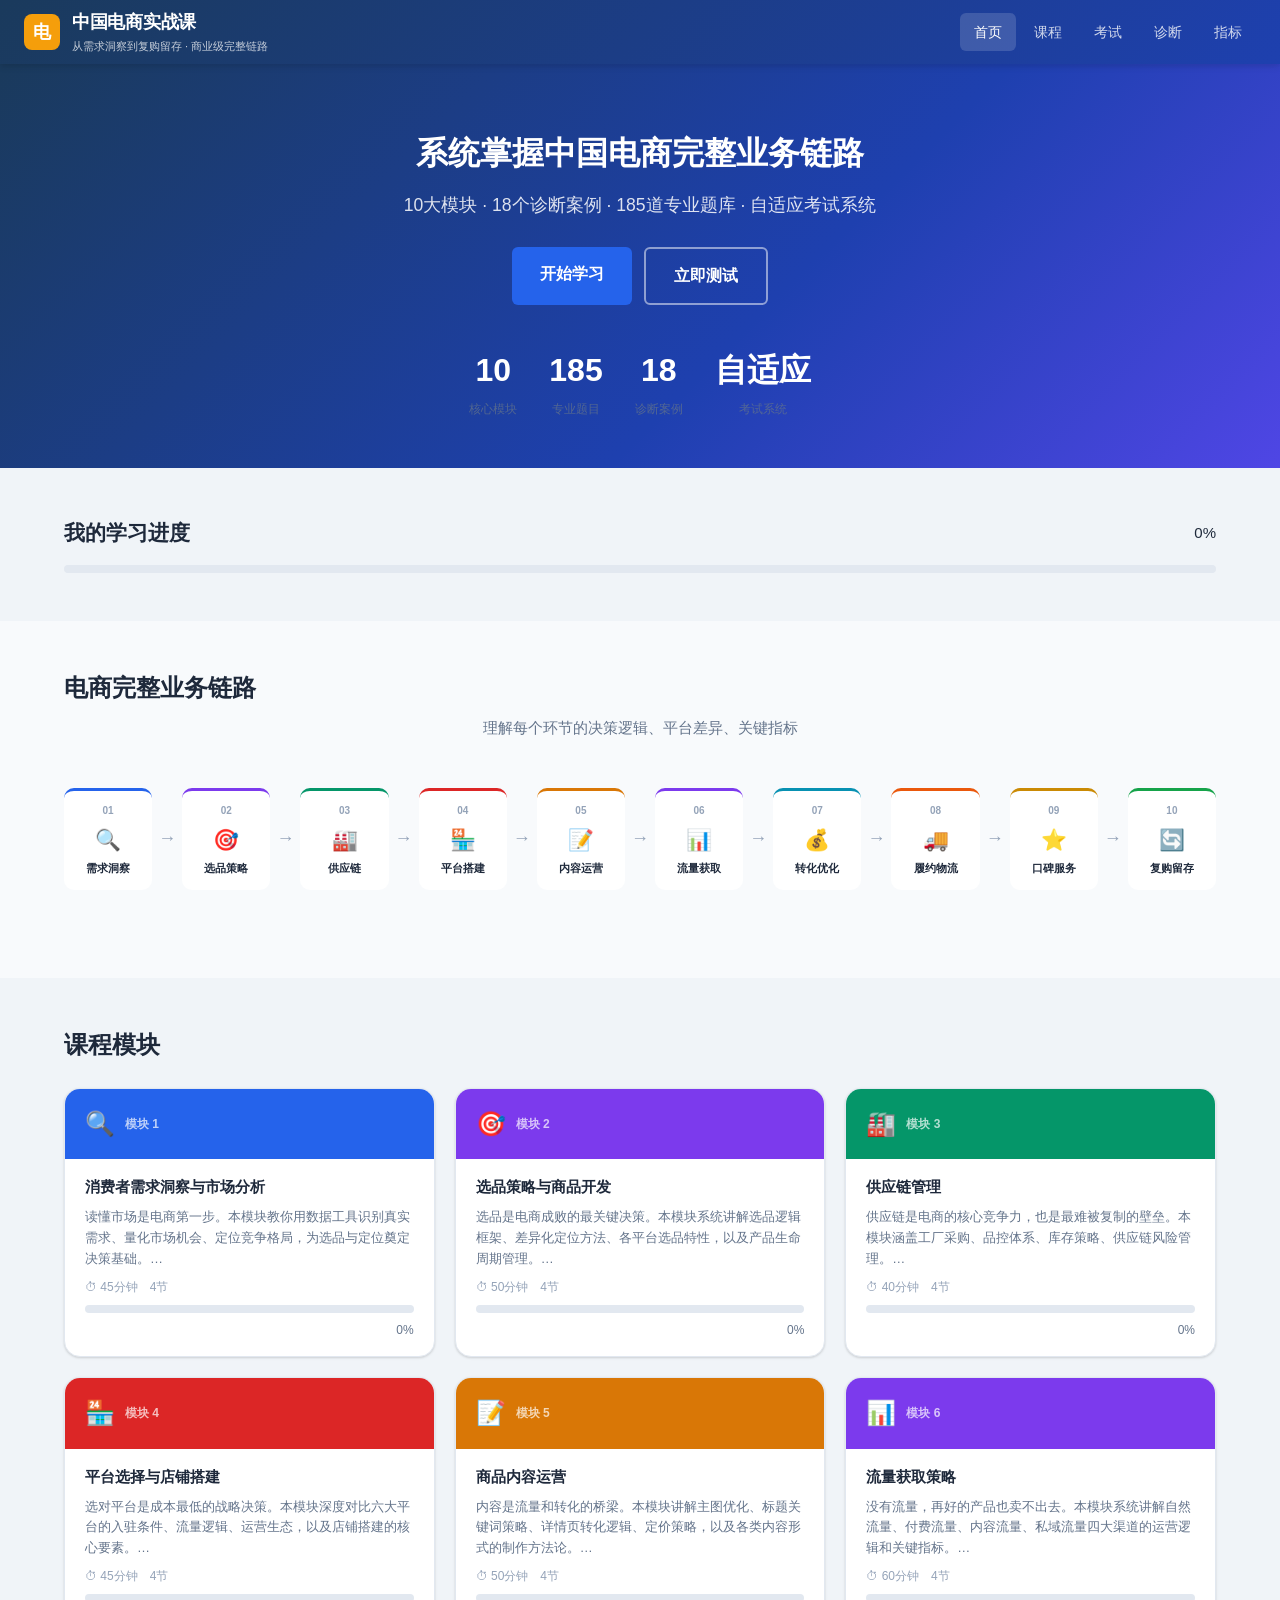
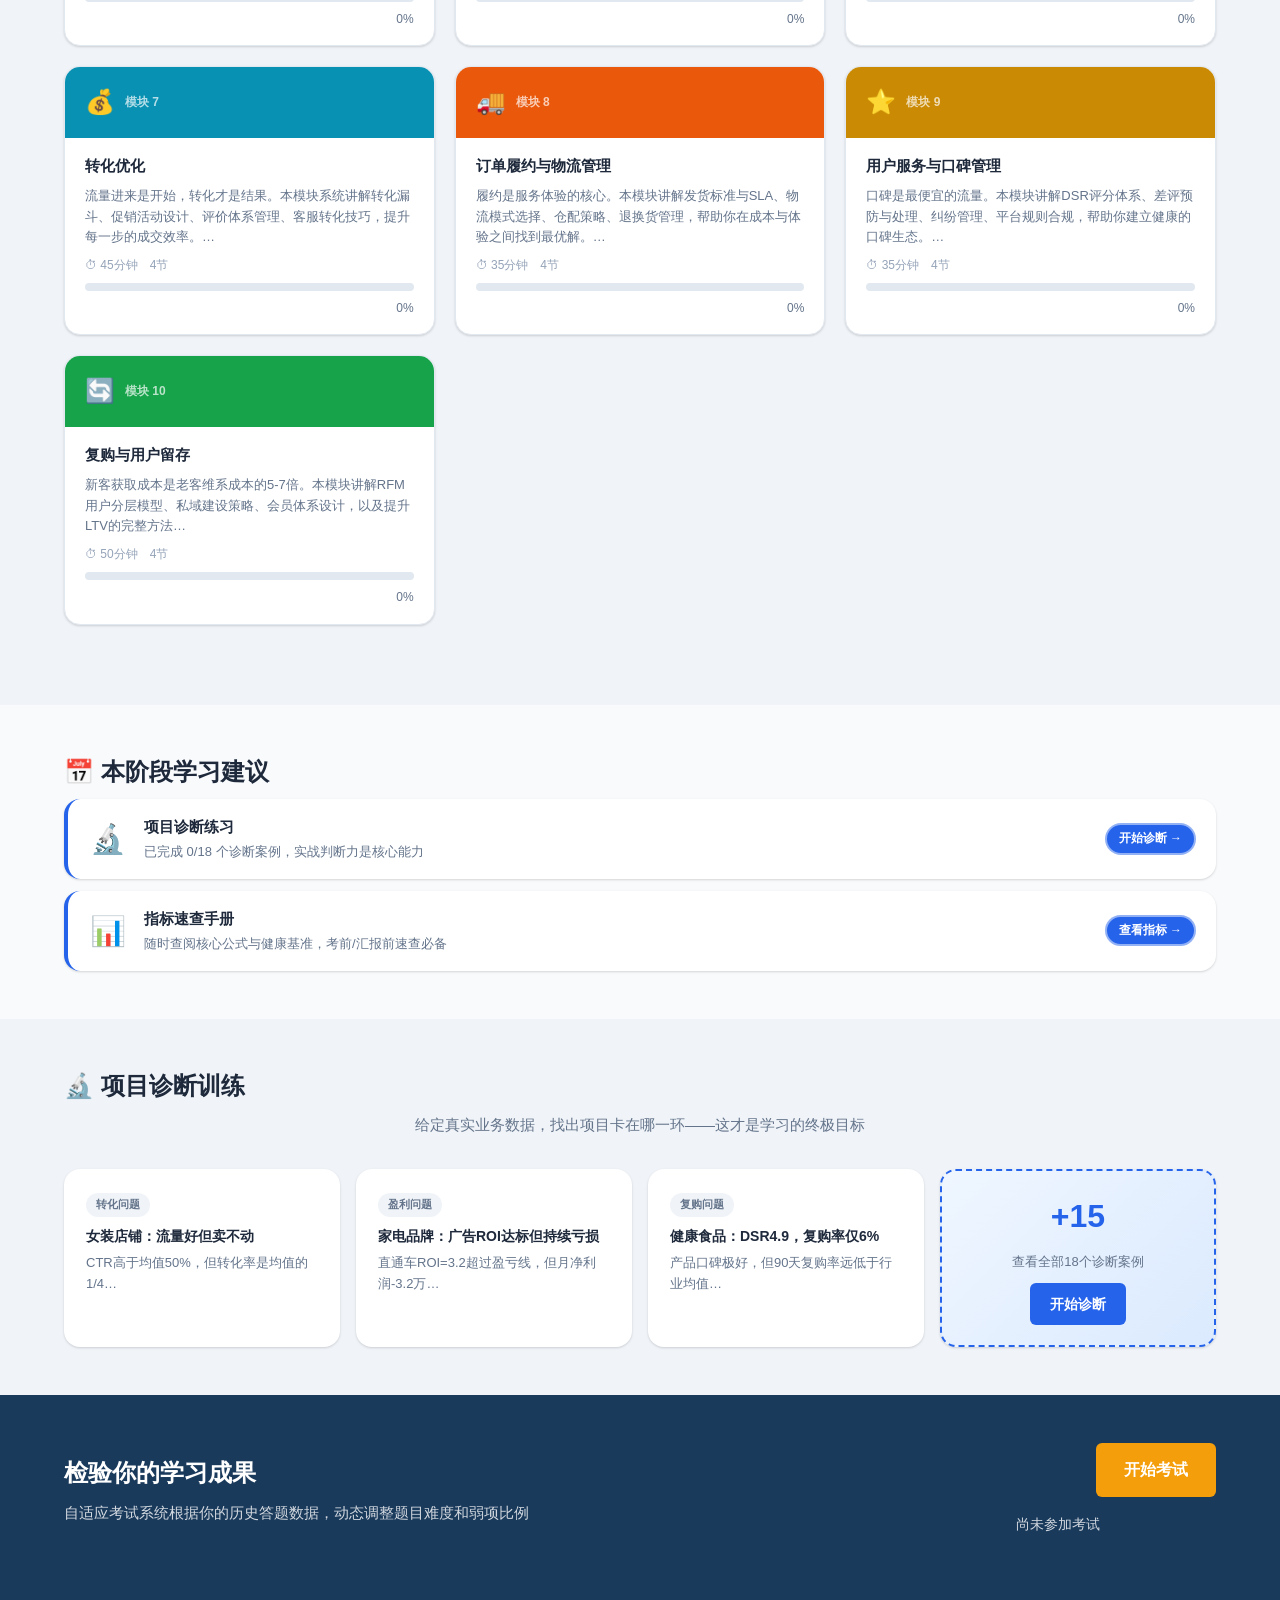
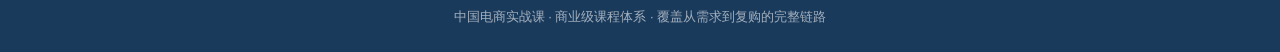
==== index.html @ 23bcc436 "Add dynamic learning suggestion panel to homepage - Fix: '+5 more' badge corrected to '+15' on diagn" ====
<!DOCTYPE html>
<html lang="zh-CN">
<head>
<meta charset="UTF-8">
<meta name="viewport" content="width=device-width, initial-scale=1.0">
<title>中国电商实战课 — 从需求到复购的完整链路</title>
<link rel="stylesheet" href="css/styles.css">
</head>
<body>

<!-- HEADER -->
<header id="header">
  <div class="logo">
    <div class="logo-icon">电</div>
    <div>
      <h1>中国电商实战课</h1>
      <div class="tagline">从需求洞察到复购留存 · 商业级完整链路</div>
    </div>
  </div>
  <nav class="nav">
    <a href="index.html" class="nav-link active">首页</a>
    <a href="course.html" class="nav-link">课程</a>
    <a href="exam.html" class="nav-link">考试</a>
    <a href="diagnose.html" class="nav-link">诊断</a>
    <a href="metrics.html" class="nav-link">指标</a>
  </nav>
</header>

<!-- HERO -->
<section class="hero">
  <div class="hero-content">
    <h2>系统掌握中国电商完整业务链路</h2>
    <p>10大模块 · 18个诊断案例 · 185道专业题库 · 自适应考试系统</p>
    <div class="hero-actions">
      <a href="course.html" class="btn-primary btn-lg">开始学习</a>
      <a href="exam.html" class="btn-outline btn-lg">立即测试</a>
    </div>
  </div>
  <div class="hero-stats">
    <div class="stat"><span class="stat-num">10</span><span class="stat-label">核心模块</span></div>
    <div class="stat"><span class="stat-num">185</span><span class="stat-label">专业题目</span></div>
    <div class="stat"><span class="stat-num">18</span><span class="stat-label">诊断案例</span></div>
    <div class="stat"><span class="stat-num">自适应</span><span class="stat-label">考试系统</span></div>
  </div>
</section>

<!-- PROGRESS OVERVIEW -->
<section class="section">
  <div class="container">
    <div class="section-header">
      <h2>我的学习进度</h2>
      <span class="global-progress-num">0%</span>
    </div>
    <div class="progress-bar-wrap full">
      <div class="progress-bar-fill global-progress-bar" style="width:0%"></div>
    </div>
  </div>
</section>

<!-- COURSE CHAIN DIAGRAM -->
<section class="section section-gray">
  <div class="container">
    <h2 class="section-title">电商完整业务链路</h2>
    <p class="section-sub">理解每个环节的决策逻辑、平台差异、关键指标</p>
    <div class="chain-diagram">
      <div class="chain-step" style="--c:#2563eb"><span class="cs-num">01</span><span class="cs-icon">🔍</span><span class="cs-name">需求洞察</span></div>
      <div class="chain-arrow">→</div>
      <div class="chain-step" style="--c:#7c3aed"><span class="cs-num">02</span><span class="cs-icon">🎯</span><span class="cs-name">选品策略</span></div>
      <div class="chain-arrow">→</div>
      <div class="chain-step" style="--c:#059669"><span class="cs-num">03</span><span class="cs-icon">🏭</span><span class="cs-name">供应链</span></div>
      <div class="chain-arrow">→</div>
      <div class="chain-step" style="--c:#dc2626"><span class="cs-num">04</span><span class="cs-icon">🏪</span><span class="cs-name">平台搭建</span></div>
      <div class="chain-arrow">→</div>
      <div class="chain-step" style="--c:#d97706"><span class="cs-num">05</span><span class="cs-icon">📝</span><span class="cs-name">内容运营</span></div>
      <div class="chain-arrow">→</div>
      <div class="chain-step" style="--c:#7c3aed"><span class="cs-num">06</span><span class="cs-icon">📊</span><span class="cs-name">流量获取</span></div>
      <div class="chain-arrow">→</div>
      <div class="chain-step" style="--c:#0891b2"><span class="cs-num">07</span><span class="cs-icon">💰</span><span class="cs-name">转化优化</span></div>
      <div class="chain-arrow">→</div>
      <div class="chain-step" style="--c:#ea580c"><span class="cs-num">08</span><span class="cs-icon">🚚</span><span class="cs-name">履约物流</span></div>
      <div class="chain-arrow">→</div>
      <div class="chain-step" style="--c:#ca8a04"><span class="cs-num">09</span><span class="cs-icon">⭐</span><span class="cs-name">口碑服务</span></div>
      <div class="chain-arrow">→</div>
      <div class="chain-step" style="--c:#16a34a"><span class="cs-num">10</span><span class="cs-icon">🔄</span><span class="cs-name">复购留存</span></div>
    </div>
  </div>
</section>

<!-- MODULE GRID -->
<section class="section">
  <div class="container">
    <h2 class="section-title">课程模块</h2>
    <div id="module-grid" class="module-grid"></div>
  </div>
</section>

<!-- LEARNING SUGGESTION -->
<section class="section section-light" id="suggestion-section" style="display:none">
  <div class="container">
    <h2 class="section-title">📅 本阶段学习建议</h2>
    <div id="suggestion-cards" class="suggestion-grid"></div>
  </div>
</section>

<!-- DIAGNOSE CTA -->
<section class="section">
  <div class="container">
    <h2 class="section-title">🔬 项目诊断训练</h2>
    <p class="section-sub">给定真实业务数据，找出项目卡在哪一环——这才是学习的终极目标</p>
    <div class="diagnose-cases-preview">
      <div class="dcp-card" onclick="location.href='diagnose.html?case=1'">
        <span class="dcp-tag">转化问题</span>
        <h3>女装店铺：流量好但卖不动</h3>
        <p>CTR高于均值50%，但转化率是均值的1/4…</p>
      </div>
      <div class="dcp-card" onclick="location.href='diagnose.html?case=2'">
        <span class="dcp-tag">盈利问题</span>
        <h3>家电品牌：广告ROI达标但持续亏损</h3>
        <p>直通车ROI=3.2超过盈亏线，但月净利润-3.2万…</p>
      </div>
      <div class="dcp-card" onclick="location.href='diagnose.html?case=3'">
        <span class="dcp-tag">复购问题</span>
        <h3>健康食品：DSR4.9，复购率仅6%</h3>
        <p>产品口碑极好，但90天复购率远低于行业均值…</p>
      </div>
      <div class="dcp-card dcp-more" onclick="location.href='diagnose.html'">
        <span class="dcp-icon">+15</span>
        <p>查看全部18个诊断案例</p>
        <a href="diagnose.html" class="btn-primary">开始诊断</a>
      </div>
    </div>
  </div>
</section>

<!-- EXAM CTA -->
<section class="section section-dark">
  <div class="container cta-section">
    <div>
      <h2>检验你的学习成果</h2>
      <p>自适应考试系统根据你的历史答题数据，动态调整题目难度和弱项比例</p>
    </div>
    <div class="cta-actions">
      <a href="exam.html" class="btn-accent btn-lg">开始考试</a>
      <div id="recent-scores" class="recent-scores"></div>
    </div>
  </div>
</section>

<!-- FOOTER -->
<footer class="footer">
  <p>中国电商实战课 · 商业级课程体系 · 覆盖从需求到复购的完整链路</p>
</footer>

<script src="js/courseData.js"></script>
<script src="js/examData.js"></script>
<script src="js/app.js"></script>
<script>
  document.addEventListener('DOMContentLoaded', () => {
    renderModuleCards(document.getElementById('module-grid'));
    renderRecentScores(document.getElementById('recent-scores'));
    renderSuggestions();
  });

  function renderSuggestions() {
    const prog = loadProgress();
    const allMods = getAllModules();
    const suggestions = [];

    // Find next unstarted module
    const nextMod = allMods.find(m => {
      const mp = getModuleProgress(m.id);
      return mp.sectionsRead === 0;
    });
    if (nextMod) {
      suggestions.push({
        icon: nextMod.icon,
        title: '下一个学习模块',
        desc: `${nextMod.title} · 预计 ${nextMod.estimatedMinutes} 分钟`,
        action: `course.html?module=${nextMod.id}`,
        label: '开始学习',
        type: 'primary'
      });
    }

    // Suggest exam if any module is fully read
    const readMods = allMods.filter(m => {
      const mp = getModuleProgress(m.id);
      return mp.sectionsRead > 0;
    });
    if (readMods.length > 0) {
      const weakMods = prog.weakModules || [];
      if (weakMods.length > 0) {
        const wm = allMods.find(m => m.id === weakMods[0]);
        suggestions.push({
          icon: '🎯',
          title: '弱项强化练习',
          desc: `${wm ? wm.title : '弱项模块'} 得分偏低，建议针对性练习`,
          action: 'exam.html',
          label: '强化训练',
          type: 'accent'
        });
      } else {
        suggestions.push({
          icon: '📝',
          title: '综合测试',
          desc: `已学 ${readMods.length} 个模块，来测试一下掌握程度`,
          action: 'exam.html',
          label: '开始考试',
          type: 'accent'
        });
      }
    }

    // Suggest diagnosis if hasn't tried any
    const diagProg = (() => { try { return JSON.parse(localStorage.getItem('ecomm_diagnose') || '{}'); } catch { return {}; } })();
    const triedCount = Object.keys(diagProg).length;
    if (triedCount < 3) {
      suggestions.push({
        icon: '🔬',
        title: '项目诊断练习',
        desc: `已完成 ${triedCount}/18 个诊断案例，实战判断力是核心能力`,
        action: 'diagnose.html',
        label: '开始诊断',
        type: 'secondary'
      });
    }

    // Suggest metrics review for anyone
    suggestions.push({
      icon: '📊',
      title: '指标速查手册',
      desc: '随时查阅核心公式与健康基准，考前/汇报前速查必备',
      action: 'metrics.html',
      label: '查看指标',
      type: 'secondary'
    });

    if (suggestions.length === 0) return;
    document.getElementById('suggestion-section').style.display = 'block';

    const btnClass = { primary: 'btn-primary', accent: 'btn-accent', secondary: 'btn-outline' };
    document.getElementById('suggestion-cards').innerHTML = suggestions.slice(0, 4).map(s => `
      <div class="sug-card">
        <div class="sug-icon">${s.icon}</div>
        <div class="sug-body">
          <h4>${s.title}</h4>
          <p>${s.desc}</p>
        </div>
        <a href="${s.action}" class="btn-sm ${btnClass[s.type] || 'btn-outline'}">${s.label} →</a>
      </div>`).join('');
  }
</script>
</body>
</html>
---- css/styles.css ----
/* ===== BASE RESET & VARIABLES ===== */
:root {
  --primary: #1a3a5c;
  --primary-light: #2563eb;
  --accent: #f59e0b;
  --accent2: #10b981;
  --bg: #f0f4f8;
  --surface: #ffffff;
  --surface2: #f8fafc;
  --border: #e2e8f0;
  --text: #1e293b;
  --text-muted: #64748b;
  --text-light: #94a3b8;
  --danger: #ef4444;
  --success: #10b981;
  --warning: #f59e0b;
  --shadow: 0 1px 3px rgba(0,0,0,0.1), 0 1px 2px rgba(0,0,0,0.06);
  --shadow-md: 0 4px 6px rgba(0,0,0,0.07), 0 2px 4px rgba(0,0,0,0.05);
  --shadow-lg: 0 10px 15px rgba(0,0,0,0.1), 0 4px 6px rgba(0,0,0,0.05);
  --radius: 10px;
  --radius-sm: 6px;
  --radius-lg: 16px;
  --font: -apple-system, 'PingFang SC', 'Microsoft YaHei', 'Noto Sans SC', sans-serif;
  --mono: 'Cascadia Code', 'Fira Code', Consolas, monospace;
}

* { box-sizing: border-box; margin: 0; padding: 0; }

body {
  font-family: var(--font);
  background: var(--bg);
  color: var(--text);
  font-size: 15px;
  line-height: 1.6;
  min-height: 100vh;
}

/* ===== HEADER ===== */
#header {
  background: linear-gradient(135deg, var(--primary) 0%, #1e40af 100%);
  color: #fff;
  padding: 0 24px;
  display: flex;
  align-items: center;
  justify-content: space-between;
  height: 64px;
  box-shadow: var(--shadow-md);
  position: sticky;
  top: 0;
  z-index: 100;
}

#header .logo {
  display: flex;
  align-items: center;
  gap: 12px;
}

#header .logo-icon {
  width: 36px; height: 36px;
  background: var(--accent);
  border-radius: 8px;
  display: flex; align-items: center; justify-content: center;
  font-size: 18px;
  font-weight: 900;
  color: #fff;
}

#header h1 {
  font-size: 18px;
  font-weight: 700;
  letter-spacing: -0.3px;
}

#header .tagline {
  font-size: 11px;
  opacity: 0.75;
  margin-top: 1px;
}

/* ===== NAV TABS ===== */
#nav-tabs {
  background: var(--surface);
  border-bottom: 2px solid var(--border);
  display: flex;
  padding: 0 24px;
  gap: 4px;
  overflow-x: auto;
  scrollbar-width: none;
  position: sticky;
  top: 64px;
  z-index: 90;
  box-shadow: var(--shadow);
}

#nav-tabs::-webkit-scrollbar { display: none; }

.nav-tab {
  padding: 14px 20px;
  cursor: pointer;
  font-size: 14px;
  font-weight: 500;
  color: var(--text-muted);
  border-bottom: 2px solid transparent;
  margin-bottom: -2px;
  white-space: nowrap;
  transition: color 0.2s, border-color 0.2s;
  display: flex;
  align-items: center;
  gap: 7px;
}

.nav-tab:hover { color: var(--primary-light); }
.nav-tab.active {
  color: var(--primary-light);
  border-bottom-color: var(--primary-light);
  font-weight: 600;
}

/* ===== MAIN CONTENT ===== */
#content {
  max-width: 1200px;
  margin: 0 auto;
  padding: 28px 24px;
}

.tab-panel { display: none; }
.tab-panel.active { display: block; }

/* ===== CARDS ===== */
.card {
  background: var(--surface);
  border-radius: var(--radius);
  border: 1px solid var(--border);
  box-shadow: var(--shadow);
  padding: 24px;
  margin-bottom: 20px;
}

.card-sm { padding: 16px; }
.card-lg { padding: 32px; }

/* ===== COURSE GRID ===== */
.module-grid {
  display: grid;
  grid-template-columns: repeat(auto-fill, minmax(320px, 1fr));
  gap: 20px;
  margin-bottom: 32px;
}

.module-card {
  background: var(--surface);
  border-radius: var(--radius-lg);
  border: 1px solid var(--border);
  box-shadow: var(--shadow);
  cursor: pointer;
  transition: transform 0.18s, box-shadow 0.18s, border-color 0.18s;
  overflow: hidden;
}

.module-card:hover {
  transform: translateY(-2px);
  box-shadow: var(--shadow-lg);
  border-color: #93c5fd;
}

.module-card.completed { border-color: var(--success); }

.module-card-header {
  padding: 20px 22px 16px;
  display: flex;
  align-items: flex-start;
  gap: 14px;
}

.module-icon {
  width: 48px; height: 48px;
  border-radius: 12px;
  display: flex; align-items: center; justify-content: center;
  font-size: 22px;
  flex-shrink: 0;
}

.module-meta { flex: 1; }
.module-num {
  font-size: 11px; font-weight: 600;
  text-transform: uppercase;
  letter-spacing: 0.8px;
  margin-bottom: 3px;
}
.module-title {
  font-size: 16px; font-weight: 700;
  line-height: 1.35;
  color: var(--text);
  margin-bottom: 6px;
}
.module-desc {
  font-size: 12.5px;
  color: var(--text-muted);
  line-height: 1.5;
}

.module-card-footer {
  padding: 12px 22px 16px;
  border-top: 1px solid var(--border);
  display: flex;
  align-items: center;
  justify-content: space-between;
}

.module-tags { display: flex; gap: 6px; flex-wrap: wrap; }
.tag {
  background: #eff6ff;
  color: #1d4ed8;
  font-size: 11px;
  font-weight: 500;
  padding: 2px 8px;
  border-radius: 20px;
  border: 1px solid #bfdbfe;
}

.progress-ring-wrap {
  display: flex; align-items: center; gap: 6px;
  font-size: 12px; color: var(--text-muted);
}

/* ===== COURSE READER ===== */
#course-reader {
  display: none;
}

#course-reader.open { display: block; }

.reader-nav {
  display: flex;
  align-items: center;
  gap: 12px;
  margin-bottom: 20px;
}

.btn-back {
  background: none;
  border: 1px solid var(--border);
  border-radius: var(--radius-sm);
  padding: 7px 14px;
  cursor: pointer;
  font-size: 13px;
  color: var(--text-muted);
  display: flex; align-items: center; gap: 6px;
  transition: all 0.2s;
}
.btn-back:hover {
  background: var(--bg);
  color: var(--text);
}

.reader-breadcrumb {
  font-size: 13px;
  color: var(--text-muted);
}

.reader-main {
  display: grid;
  grid-template-columns: 260px 1fr;
  gap: 24px;
}

.reader-sidebar {
  background: var(--surface);
  border-radius: var(--radius);
  border: 1px solid var(--border);
  padding: 16px;
  height: fit-content;
  position: sticky;
  top: 140px;
}

.reader-sidebar h3 {
  font-size: 12px;
  text-transform: uppercase;
  letter-spacing: 0.8px;
  color: var(--text-light);
  margin-bottom: 12px;
  font-weight: 600;
}

.sidebar-section {
  padding: 8px 10px;
  border-radius: var(--radius-sm);
  cursor: pointer;
  font-size: 13.5px;
  color: var(--text-muted);
  transition: all 0.15s;
  margin-bottom: 2px;
}

.sidebar-section:hover { background: var(--bg); color: var(--text); }
.sidebar-section.active {
  background: #eff6ff;
  color: var(--primary-light);
  font-weight: 600;
}

.reader-content {
  background: var(--surface);
  border-radius: var(--radius);
  border: 1px solid var(--border);
  padding: 32px 36px;
  min-height: 600px;
}

/* ===== CONTENT TYPOGRAPHY ===== */
.content-section { display: none; }
.content-section.active { display: block; }

.content-section h2 {
  font-size: 22px;
  font-weight: 800;
  color: var(--primary);
  margin-bottom: 8px;
  line-height: 1.3;
}

.content-section .section-lead {
  font-size: 15px;
  color: var(--text-muted);
  margin-bottom: 24px;
  padding-bottom: 20px;
  border-bottom: 1px solid var(--border);
  line-height: 1.7;
}

.content-section h3 {
  font-size: 17px;
  font-weight: 700;
  color: var(--text);
  margin: 28px 0 12px;
  display: flex;
  align-items: center;
  gap: 8px;
}

.content-section h3::before {
  content: '';
  width: 4px; height: 18px;
  background: var(--primary-light);
  border-radius: 2px;
  flex-shrink: 0;
}

.content-section h4 {
  font-size: 15px;
  font-weight: 600;
  color: var(--text);
  margin: 20px 0 8px;
}

.content-section p {
  color: var(--text);
  line-height: 1.75;
  margin-bottom: 14px;
}

.content-section ul, .content-section ol {
  padding-left: 20px;
  margin-bottom: 16px;
}

.content-section li {
  margin-bottom: 7px;
  line-height: 1.65;
  color: var(--text);
}

.content-section strong { color: var(--primary); font-weight: 600; }

/* ===== KPI TABLE ===== */
.kpi-table {
  width: 100%;
  border-collapse: separate;
  border-spacing: 0;
  border-radius: var(--radius);
  overflow: hidden;
  border: 1px solid var(--border);
  margin: 20px 0;
  font-size: 13.5px;
}

.kpi-table th {
  background: var(--primary);
  color: #fff;
  padding: 10px 14px;
  text-align: left;
  font-weight: 600;
  font-size: 12px;
  text-transform: uppercase;
  letter-spacing: 0.5px;
}

.kpi-table td {
  padding: 10px 14px;
  border-bottom: 1px solid var(--border);
  vertical-align: top;
  line-height: 1.5;
}

.kpi-table tr:last-child td { border-bottom: none; }
.kpi-table tr:nth-child(even) td { background: var(--surface2); }
.kpi-table tr:hover td { background: #eff6ff; }

/* ===== CALLOUT BOXES ===== */
.callout {
  border-radius: var(--radius);
  padding: 16px 18px;
  margin: 20px 0;
  display: flex;
  gap: 12px;
  border-left: 4px solid;
}

.callout-icon { font-size: 18px; flex-shrink: 0; margin-top: 1px; }

.callout.info { background: #eff6ff; border-color: var(--primary-light); }
.callout.info .callout-title { color: #1d4ed8; }
.callout.warning { background: #fffbeb; border-color: var(--accent); }
.callout.warning .callout-title { color: #92400e; }
.callout.success { background: #f0fdf4; border-color: var(--success); }
.callout.success .callout-title { color: #065f46; }
.callout.danger { background: #fef2f2; border-color: var(--danger); }
.callout.danger .callout-title { color: #991b1b; }

.callout-title { font-weight: 700; font-size: 14px; margin-bottom: 4px; }
.callout-body { font-size: 13.5px; line-height: 1.6; color: var(--text); }

/* ===== PLATFORM COMPARE ===== */
.platform-grid {
  display: grid;
  grid-template-columns: repeat(3, 1fr);
  gap: 14px;
  margin: 20px 0;
}

.platform-card {
  border-radius: var(--radius);
  border: 1px solid var(--border);
  padding: 16px;
  background: var(--surface2);
}

.platform-card-header {
  display: flex;
  align-items: center;
  gap: 10px;
  margin-bottom: 12px;
}

.platform-logo {
  width: 36px; height: 36px;
  border-radius: 8px;
  display: flex; align-items: center; justify-content: center;
  font-size: 18px;
}

.platform-name { font-size: 14px; font-weight: 700; }
.platform-sub { font-size: 11px; color: var(--text-muted); }

.platform-stat-row {
  display: flex;
  justify-content: space-between;
  font-size: 12.5px;
  padding: 4px 0;
  border-bottom: 1px solid var(--border);
}
.platform-stat-row:last-child { border-bottom: none; }
.stat-label { color: var(--text-muted); }
.stat-value { font-weight: 600; color: var(--text); }

/* ===== FORMULA BLOCK ===== */
.formula-block {
  background: #0f172a;
  border-radius: var(--radius);
  padding: 16px 20px;
  margin: 16px 0;
  overflow-x: auto;
}

.formula-block code {
  font-family: var(--mono);
  font-size: 13px;
  color: #93c5fd;
  line-height: 1.7;
  display: block;
}

.formula-block .comment { color: #64748b; }
.formula-block .keyword { color: #c084fc; }
.formula-block .number { color: #34d399; }
.formula-block .string { color: #fbbf24; }

/* ===== CHAIN DIAGRAM ===== */
.chain-diagram {
  display: flex;
  align-items: stretch;
  gap: 0;
  margin: 24px 0;
  overflow-x: auto;
  padding-bottom: 4px;
}

.chain-step {
  flex: 1;
  min-width: 130px;
  display: flex;
  flex-direction: column;
  align-items: center;
}

.chain-step-box {
  background: linear-gradient(135deg, var(--primary) 0%, #2563eb 100%);
  color: #fff;
  border-radius: var(--radius-sm);
  padding: 12px 10px;
  text-align: center;
  width: 100%;
  font-size: 12.5px;
  font-weight: 600;
  cursor: pointer;
  transition: all 0.2s;
  position: relative;
}

.chain-step-box:hover { transform: translateY(-2px); filter: brightness(1.1); }
.chain-step-box.active { background: linear-gradient(135deg, var(--accent) 0%, #f97316 100%); }

.chain-arrow {
  color: var(--text-light);
  font-size: 20px;
  padding: 0 2px;
  display: flex;
  align-items: center;
}

.chain-step-label {
  font-size: 11px;
  color: var(--text-muted);
  margin-top: 6px;
  text-align: center;
}

/* ===== EXAM SECTION ===== */
#exam-panel { max-width: 860px; margin: 0 auto; }

.exam-setup {
  background: var(--surface);
  border-radius: var(--radius-lg);
  border: 1px solid var(--border);
  padding: 36px;
  text-align: center;
}

.exam-setup h2 {
  font-size: 26px;
  font-weight: 800;
  color: var(--primary);
  margin-bottom: 10px;
}

.exam-setup p {
  color: var(--text-muted);
  font-size: 15px;
  margin-bottom: 28px;
  max-width: 500px;
  margin-left: auto;
  margin-right: auto;
}

.topic-picker {
  display: grid;
  grid-template-columns: repeat(4, 1fr);
  gap: 10px;
  margin-bottom: 28px;
  text-align: left;
}

.topic-pill {
  background: var(--surface2);
  border: 2px solid var(--border);
  border-radius: var(--radius);
  padding: 10px 12px;
  cursor: pointer;
  transition: all 0.18s;
  font-size: 13px;
  color: var(--text);
}

.topic-pill:hover { border-color: #93c5fd; background: #eff6ff; }
.topic-pill.selected {
  border-color: var(--primary-light);
  background: #eff6ff;
  color: var(--primary-light);
  font-weight: 600;
}

.topic-pill-icon { font-size: 18px; margin-bottom: 4px; }
.topic-pill-name { font-weight: 600; font-size: 12.5px; }
.topic-pill-count { font-size: 11px; color: var(--text-muted); }

.exam-options {
  display: flex;
  align-items: center;
  justify-content: center;
  gap: 20px;
  margin-bottom: 28px;
  flex-wrap: wrap;
}

.exam-options label {
  display: flex;
  align-items: center;
  gap: 7px;
  font-size: 13.5px;
  color: var(--text-muted);
  cursor: pointer;
}

/* ===== EXAM ACTIVE ===== */
.exam-active { display: none; }
.exam-active.visible { display: block; }

.exam-header {
  background: var(--surface);
  border-radius: var(--radius);
  border: 1px solid var(--border);
  padding: 16px 22px;
  margin-bottom: 16px;
  display: flex;
  align-items: center;
  justify-content: space-between;
  gap: 20px;
}

.exam-progress-bar {
  flex: 1;
  height: 6px;
  background: var(--border);
  border-radius: 3px;
  overflow: hidden;
}

.exam-progress-fill {
  height: 100%;
  background: linear-gradient(90deg, var(--primary-light), var(--accent2));
  border-radius: 3px;
  transition: width 0.4s ease;
}

.exam-stats {
  display: flex;
  gap: 20px;
  font-size: 13px;
  color: var(--text-muted);
  flex-shrink: 0;
}

.exam-stat-value { font-weight: 700; color: var(--text); }

.question-card {
  background: var(--surface);
  border-radius: var(--radius-lg);
  border: 1px solid var(--border);
  box-shadow: var(--shadow-md);
  overflow: hidden;
}

.question-meta {
  background: var(--surface2);
  border-bottom: 1px solid var(--border);
  padding: 12px 24px;
  display: flex;
  align-items: center;
  gap: 14px;
  font-size: 12.5px;
  color: var(--text-muted);
}

.q-badge {
  background: var(--primary);
  color: #fff;
  padding: 2px 10px;
  border-radius: 20px;
  font-size: 11px;
  font-weight: 600;
}

.difficulty-dots {
  display: flex;
  gap: 3px;
}

.difficulty-dot {
  width: 7px; height: 7px;
  border-radius: 50%;
  background: var(--border);
}

.difficulty-dot.filled { background: var(--accent); }

.question-body { padding: 28px 28px 20px; }

.question-text {
  font-size: 17px;
  font-weight: 600;
  color: var(--text);
  line-height: 1.6;
  margin-bottom: 24px;
}

.options-list { list-style: none; }

.option-item {
  border: 2px solid var(--border);
  border-radius: var(--radius);
  padding: 13px 18px;
  margin-bottom: 10px;
  cursor: pointer;
  display: flex;
  align-items: flex-start;
  gap: 12px;
  transition: all 0.18s;
  font-size: 14px;
  line-height: 1.55;
}

.option-item:hover { border-color: #93c5fd; background: #f8faff; }

.option-item.selected {
  border-color: var(--primary-light);
  background: #eff6ff;
}

.option-item.correct {
  border-color: var(--success);
  background: #f0fdf4;
}

.option-item.wrong {
  border-color: var(--danger);
  background: #fef2f2;
}

.option-letter {
  width: 26px; height: 26px;
  border-radius: 50%;
  border: 2px solid var(--border);
  display: flex; align-items: center; justify-content: center;
  font-size: 12px;
  font-weight: 700;
  flex-shrink: 0;
  transition: all 0.18s;
}

.option-item:hover .option-letter { border-color: var(--primary-light); color: var(--primary-light); }
.option-item.selected .option-letter { border-color: var(--primary-light); background: var(--primary-light); color: #fff; }
.option-item.correct .option-letter { border-color: var(--success); background: var(--success); color: #fff; }
.option-item.wrong .option-letter { border-color: var(--danger); background: var(--danger); color: #fff; }

.question-actions {
  padding: 0 28px 24px;
  display: flex;
  gap: 12px;
  align-items: center;
}

.btn {
  padding: 10px 22px;
  border-radius: var(--radius-sm);
  border: none;
  cursor: pointer;
  font-size: 14px;
  font-weight: 600;
  transition: all 0.18s;
  display: flex;
  align-items: center;
  gap: 6px;
}

.btn-primary {
  background: var(--primary-light);
  color: #fff;
}
.btn-primary:hover { background: #1d4ed8; }
.btn-primary:disabled { opacity: 0.5; cursor: not-allowed; }

.btn-secondary {
  background: var(--bg);
  color: var(--text);
  border: 1px solid var(--border);
}
.btn-secondary:hover { background: var(--border); }

.btn-success { background: var(--success); color: #fff; }
.btn-success:hover { background: #059669; }

.btn-lg { padding: 14px 32px; font-size: 16px; }
.btn-xl { padding: 16px 40px; font-size: 17px; }

.explanation-box {
  margin: 0 28px 24px;
  background: #fffbeb;
  border-radius: var(--radius);
  border: 1px solid #fde68a;
  padding: 16px 18px;
  font-size: 13.5px;
  line-height: 1.65;
  color: var(--text);
  display: none;
}
.explanation-box.visible { display: block; }
.explanation-box strong { color: #92400e; }

/* ===== EXAM RESULT ===== */
.exam-result { display: none; text-align: center; }
.exam-result.visible { display: block; }

.result-score-ring {
  width: 160px; height: 160px;
  margin: 0 auto 24px;
  position: relative;
  display: flex;
  align-items: center;
  justify-content: center;
}

.result-score-ring svg {
  position: absolute;
  top: 0; left: 0;
  transform: rotate(-90deg);
}

.result-score-center {
  font-size: 40px;
  font-weight: 900;
  color: var(--primary);
}

.result-score-label {
  font-size: 14px;
  color: var(--text-muted);
  margin-top: 4px;
}

.result-breakdown {
  display: grid;
  grid-template-columns: repeat(3, 1fr);
  gap: 14px;
  margin: 28px 0;
  text-align: center;
}

.result-stat {
  background: var(--surface2);
  border-radius: var(--radius);
  padding: 16px;
  border: 1px solid var(--border);
}

.result-stat-value { font-size: 28px; font-weight: 800; color: var(--primary); }
.result-stat-label { font-size: 12px; color: var(--text-muted); margin-top: 3px; }

.topic-mastery-bars { margin: 24px 0; text-align: left; }

.mastery-bar-row {
  display: flex;
  align-items: center;
  gap: 12px;
  margin-bottom: 12px;
}

.mastery-bar-label { width: 140px; font-size: 13px; color: var(--text); flex-shrink: 0; }

.mastery-bar-track {
  flex: 1;
  height: 10px;
  background: var(--border);
  border-radius: 5px;
  overflow: hidden;
}

.mastery-bar-fill {
  height: 100%;
  border-radius: 5px;
  transition: width 1s ease;
}

.mastery-bar-pct { width: 40px; text-align: right; font-size: 13px; font-weight: 600; color: var(--text); }

/* ===== PROGRESS PANEL ===== */
.progress-overview {
  display: grid;
  grid-template-columns: repeat(4, 1fr);
  gap: 16px;
  margin-bottom: 28px;
}

.stat-card {
  background: var(--surface);
  border-radius: var(--radius);
  border: 1px solid var(--border);
  padding: 20px;
  text-align: center;
}

.stat-card-value { font-size: 36px; font-weight: 900; color: var(--primary); }
.stat-card-label { font-size: 12.5px; color: var(--text-muted); margin-top: 4px; }
.stat-card-trend { font-size: 11px; color: var(--success); margin-top: 4px; }

.ability-gauge {
  background: var(--surface);
  border-radius: var(--radius);
  border: 1px solid var(--border);
  padding: 28px;
  margin-bottom: 20px;
  text-align: center;
}

.gauge-label { font-size: 14px; color: var(--text-muted); margin-bottom: 16px; }

.elo-display {
  font-size: 56px;
  font-weight: 900;
  color: var(--primary);
  margin-bottom: 6px;
}

.elo-rank {
  display: inline-block;
  padding: 3px 14px;
  border-radius: 20px;
  font-size: 13px;
  font-weight: 700;
  margin-bottom: 16px;
}

/* ===== DIAGNOSTIC PANEL ===== */
.diagnostic-intro {
  background: linear-gradient(135deg, var(--primary) 0%, #1e40af 100%);
  color: #fff;
  border-radius: var(--radius-lg);
  padding: 32px;
  margin-bottom: 24px;
}

.diagnostic-intro h2 { font-size: 24px; font-weight: 800; margin-bottom: 8px; }
.diagnostic-intro p { opacity: 0.85; font-size: 15px; }

.diagnostic-form {
  background: var(--surface);
  border-radius: var(--radius);
  border: 1px solid var(--border);
  padding: 28px;
  margin-bottom: 20px;
}

.diag-question { margin-bottom: 24px; }
.diag-question label {
  display: block;
  font-weight: 600;
  font-size: 14.5px;
  color: var(--text);
  margin-bottom: 10px;
}

.diag-options {
  display: grid;
  grid-template-columns: repeat(2, 1fr);
  gap: 8px;
}

.diag-option {
  border: 2px solid var(--border);
  border-radius: var(--radius-sm);
  padding: 10px 14px;
  cursor: pointer;
  font-size: 13.5px;
  color: var(--text-muted);
  transition: all 0.18s;
  display: flex;
  align-items: center;
  gap: 8px;
}

.diag-option:hover { border-color: #93c5fd; color: var(--text); }
.diag-option.selected { border-color: var(--primary-light); background: #eff6ff; color: var(--primary-light); font-weight: 600; }

/* ===== DIAGNOSTIC RESULT ===== */
.diagnosis-result {
  background: var(--surface);
  border-radius: var(--radius-lg);
  border: 2px solid var(--primary-light);
  padding: 28px;
  display: none;
}

.diagnosis-result.visible { display: block; }

.diagnosis-result h3 { font-size: 20px; font-weight: 800; color: var(--primary); margin-bottom: 4px; }
.diagnosis-result .diag-stage { color: var(--primary-light); font-weight: 600; margin-bottom: 16px; }

.diag-findings { list-style: none; margin-bottom: 20px; }
.diag-findings li {
  padding: 8px 0;
  border-bottom: 1px solid var(--border);
  font-size: 14px;
  display: flex;
  gap: 8px;
  align-items: flex-start;
}
.diag-findings li::before { content: '▸'; color: var(--danger); flex-shrink: 0; }

.diag-recommendations { }
.diag-recommendations h4 { font-size: 15px; font-weight: 700; color: var(--text); margin-bottom: 12px; }
.rec-item {
  background: #f0fdf4;
  border-left: 3px solid var(--success);
  padding: 10px 14px;
  margin-bottom: 8px;
  border-radius: 0 var(--radius-sm) var(--radius-sm) 0;
  font-size: 13.5px;
}

/* ===== MISC UTILITIES ===== */
.flex { display: flex; }
.flex-center { display: flex; align-items: center; justify-content: center; }
.gap-sm { gap: 8px; }
.gap-md { gap: 16px; }
.text-center { text-align: center; }
.text-muted { color: var(--text-muted); }
.text-sm { font-size: 13px; }
.font-bold { font-weight: 700; }
.mt-4 { margin-top: 4px; }
.mt-8 { margin-top: 8px; }
.mt-16 { margin-top: 16px; }
.mt-24 { margin-top: 24px; }
.mb-16 { margin-bottom: 16px; }
.mb-24 { margin-bottom: 24px; }

.page-title {
  font-size: 24px;
  font-weight: 800;
  color: var(--primary);
  margin-bottom: 6px;
}

.page-subtitle {
  font-size: 14.5px;
  color: var(--text-muted);
  margin-bottom: 28px;
}

.section-title {
  font-size: 18px;
  font-weight: 700;
  color: var(--text);
  margin-bottom: 16px;
  display: flex;
  align-items: center;
  gap: 8px;
}

.badge {
  display: inline-flex;
  align-items: center;
  padding: 2px 10px;
  border-radius: 20px;
  font-size: 12px;
  font-weight: 600;
}

.badge-blue { background: #dbeafe; color: #1d4ed8; }
.badge-green { background: #d1fae5; color: #065f46; }
.badge-yellow { background: #fef3c7; color: #92400e; }
.badge-red { background: #fee2e2; color: #991b1b; }

.empty-state {
  text-align: center;
  padding: 48px 24px;
  color: var(--text-muted);
}
.empty-state-icon { font-size: 48px; margin-bottom: 14px; }
.empty-state-title { font-size: 18px; font-weight: 700; color: var(--text); margin-bottom: 6px; }
.empty-state-desc { font-size: 14px; }

/* ===== KNOWLEDGE MAP ===== */
.knowledge-map {
  display: grid;
  grid-template-columns: repeat(4, 1fr);
  gap: 12px;
  margin: 20px 0;
}

.km-node {
  background: var(--surface2);
  border-radius: var(--radius);
  border: 2px solid var(--border);
  padding: 14px;
  text-align: center;
  position: relative;
  transition: all 0.2s;
}

.km-node.mastered { border-color: var(--success); background: #f0fdf4; }
.km-node.learning { border-color: var(--accent); background: #fffbeb; }
.km-node.locked { opacity: 0.55; }

.km-node-icon { font-size: 24px; margin-bottom: 6px; }
.km-node-title { font-size: 13px; font-weight: 600; }
.km-node-score { font-size: 11px; color: var(--text-muted); margin-top: 3px; }
.km-node-badge {
  position: absolute;
  top: -8px; right: -8px;
  width: 20px; height: 20px;
  border-radius: 50%;
  font-size: 11px;
  display: flex; align-items: center; justify-content: center;
  font-weight: 700;
}

/* ===== ANIMATIONS ===== */
@keyframes fadeInUp {
  from { opacity: 0; transform: translateY(16px); }
  to { opacity: 1; transform: translateY(0); }
}

.animate-in { animation: fadeInUp 0.3s ease; }

@keyframes pulse {
  0%, 100% { opacity: 1; }
  50% { opacity: 0.6; }
}

.pulsing { animation: pulse 1.5s ease infinite; }

/* ===== RESPONSIVE ===== */
@media (max-width: 900px) {
  .reader-main { grid-template-columns: 1fr; }
  .reader-sidebar { position: static; }
  .topic-picker { grid-template-columns: repeat(2, 1fr); }
  .platform-grid { grid-template-columns: repeat(2, 1fr); }
  .progress-overview { grid-template-columns: repeat(2, 1fr); }
  .result-breakdown { grid-template-columns: 1fr 1fr; }
  .knowledge-map { grid-template-columns: repeat(2, 1fr); }
}

@media (max-width: 600px) {
  #content { padding: 16px; }
  .module-grid { grid-template-columns: 1fr; }
  .platform-grid { grid-template-columns: 1fr; }
  .topic-picker { grid-template-columns: 1fr 1fr; }
  .diag-options { grid-template-columns: 1fr; }
  .chain-diagram { flex-wrap: wrap; }
}

/* ===== NEW LAYOUT STYLES ===== */

/* Nav */
.nav { display:flex; gap:4px; }
.nav-link { color:rgba(255,255,255,0.8); text-decoration:none; padding:8px 14px; border-radius:var(--radius-sm); font-size:14px; font-weight:500; transition:background 0.2s; }
.nav-link:hover,.nav-link.active { background:rgba(255,255,255,0.15); color:#fff; }

/* Hero */
.hero { background:linear-gradient(135deg,var(--primary) 0%,#1e40af 60%,#4f46e5 100%); color:#fff; padding:64px 24px 48px; text-align:center; }
.hero-content h2 { font-size:2rem; font-weight:800; margin-bottom:12px; }
.hero-content p { font-size:1.1rem; opacity:0.85; margin-bottom:28px; }
.hero-actions { display:flex; gap:12px; justify-content:center; flex-wrap:wrap; margin-bottom:40px; }
.hero-stats { display:flex; gap:32px; justify-content:center; flex-wrap:wrap; }
.stat { text-align:center; }
.stat-num { display:block; font-size:2rem; font-weight:800; }
.stat-label { font-size:12px; opacity:0.75; }

/* Sections */
.section { padding:48px 0; }
.section-gray { background:var(--surface2); }
.section-dark { background:var(--primary); color:#fff; }
.section-dark h2,.section-dark p { color:#fff; }
.container { max-width:1200px; margin:0 auto; padding:0 24px; }
.section-header { display:flex; align-items:center; justify-content:space-between; margin-bottom:16px; }
.section-header h2 { font-size:1.3rem; font-weight:700; }
.section-title { font-size:1.5rem; font-weight:800; text-align:center; margin-bottom:8px; }
.section-sub { text-align:center; color:var(--text-muted); margin-bottom:32px; }

/* Progress bar */
.progress-bar-wrap { background:var(--border); border-radius:99px; height:8px; overflow:hidden; }
.progress-bar-wrap.full { margin-top:8px; }
.progress-bar-fill { height:100%; border-radius:99px; background:var(--primary-light); transition:width 0.4s; }

/* Module Grid */
.module-grid { display:grid; grid-template-columns:repeat(auto-fill,minmax(280px,1fr)); gap:20px; margin-top:24px; }
.module-card { background:var(--surface); border-radius:var(--radius-lg); overflow:hidden; box-shadow:var(--shadow); text-decoration:none; color:var(--text); transition:transform 0.2s,box-shadow 0.2s; display:flex; flex-direction:column; }
.module-card:hover { transform:translateY(-4px); box-shadow:var(--shadow-lg); }
.module-card.weak { border:2px solid var(--warning); }
.mc-header { padding:16px 20px; display:flex; align-items:center; gap:10px; }
.mc-icon { font-size:1.5rem; }
.mc-num { color:rgba(255,255,255,0.7); font-size:12px; font-weight:600; }
.badge-weak { margin-left:auto; background:var(--warning); color:#fff; padding:2px 8px; border-radius:99px; font-size:11px; }
.badge-done { margin-left:auto; background:var(--success); color:#fff; padding:2px 8px; border-radius:99px; font-size:11px; }
.mc-body { padding:16px 20px; flex:1; display:flex; flex-direction:column; gap:8px; }
.mc-body h3 { font-size:15px; font-weight:700; color:var(--text); }
.mc-body p { font-size:13px; color:var(--text-muted); flex:1; }
.mc-meta { display:flex; gap:12px; font-size:12px; color:var(--text-light); }
.progress-label { font-size:12px; color:var(--text-muted); text-align:right; }

/* Chain diagram */
.chain-diagram { display:flex; align-items:center; gap:4px; overflow-x:auto; padding:16px 0; flex-wrap:nowrap; }
.chain-step { display:flex; flex-direction:column; align-items:center; gap:4px; background:var(--surface); border-radius:var(--radius); padding:12px 10px; min-width:80px; border-top:3px solid var(--c,#2563eb); cursor:pointer; text-decoration:none; transition:box-shadow 0.2s; }
.chain-step:hover { box-shadow:var(--shadow-md); }
.cs-num { font-size:10px; color:var(--text-light); font-weight:700; }
.cs-icon { font-size:1.3rem; }
.cs-name { font-size:11px; font-weight:600; color:var(--text); text-align:center; }
.chain-arrow { color:var(--text-light); font-size:18px; flex-shrink:0; }

/* Buttons */
.btn-primary { background:var(--primary-light); color:#fff; border:none; border-radius:var(--radius-sm); padding:10px 20px; font-size:14px; font-weight:600; cursor:pointer; text-decoration:none; display:inline-block; transition:opacity 0.2s; }
.btn-primary:hover { opacity:0.9; }
.btn-secondary { background:var(--surface); color:var(--text); border:1px solid var(--border); border-radius:var(--radius-sm); padding:10px 20px; font-size:14px; font-weight:500; cursor:pointer; text-decoration:none; display:inline-block; transition:background 0.2s; }
.btn-secondary:hover { background:var(--bg); }
.btn-accent { background:var(--accent); color:#fff; border:none; border-radius:var(--radius-sm); padding:10px 20px; font-size:14px; font-weight:600; cursor:pointer; text-decoration:none; display:inline-block; }
.btn-outline { background:transparent; color:#fff; border:2px solid rgba(255,255,255,0.5); border-radius:var(--radius-sm); padding:10px 20px; font-size:14px; font-weight:600; text-decoration:none; display:inline-block; }
.btn-outline:hover { border-color:#fff; }
.btn-lg { padding:14px 28px; font-size:16px; }
button:disabled { opacity:0.4; cursor:not-allowed; }

/* CTA section */
.cta-section { display:flex; align-items:center; justify-content:space-between; gap:32px; flex-wrap:wrap; }
.cta-section h2 { color:#fff; font-size:1.5rem; margin-bottom:8px; }
.cta-section p { color:rgba(255,255,255,0.8); }
.cta-actions { display:flex; flex-direction:column; align-items:flex-end; gap:16px; }
.recent-scores { display:flex; flex-direction:column; gap:6px; min-width:200px; }
.score-row { display:flex; justify-content:space-between; gap:16px; font-size:13px; }
.score-date { color:rgba(255,255,255,0.7); }
.score-val { font-weight:700; }
.score-val.good { color:#6ee7b7; }
.score-val.ok { color:#fcd34d; }
.score-val.bad { color:#fca5a5; }

/* Footer */
.footer { background:var(--primary); color:rgba(255,255,255,0.6); text-align:center; padding:24px; font-size:13px; }

/* ===== COURSE PAGE ===== */
.course-layout { display:grid; grid-template-columns:280px 1fr; min-height:calc(100vh - 64px); }
.course-sidebar { background:var(--surface); border-right:1px solid var(--border); position:sticky; top:64px; height:calc(100vh - 64px); overflow-y:auto; }
.sidebar-header { padding:20px; border-bottom:1px solid var(--border); }
.sidebar-header h3 { font-size:15px; font-weight:700; margin-bottom:8px; }
.sidebar-progress { font-size:13px; color:var(--text-muted); }
.toc-list { padding:8px 0; }
.toc-module { border-bottom:1px solid var(--border); }
.toc-module-header { display:flex; align-items:center; gap:8px; padding:12px 16px; cursor:pointer; font-size:14px; font-weight:500; transition:background 0.2s; }
.toc-module-header:hover { background:var(--bg); }
.toc-module.active .toc-module-header { background:var(--bg); color:var(--primary-light); }
.toc-icon { font-size:1rem; flex-shrink:0; }
.toc-title { flex:1; font-size:13px; }
.toc-pct { font-size:11px; color:var(--text-light); flex-shrink:0; }
.toc-badge-weak { background:var(--warning); color:#fff; padding:1px 6px; border-radius:99px; font-size:10px; flex-shrink:0; }
.toc-badge-done { color:var(--success); font-size:12px; flex-shrink:0; }
.toc-sections { background:var(--bg); padding:4px 0; }
.toc-section { padding:8px 16px 8px 40px; font-size:13px; cursor:pointer; color:var(--text-muted); transition:background 0.15s,color 0.15s; }
.toc-section:hover { background:var(--border); color:var(--text); }
.toc-section.active { color:var(--primary-light); font-weight:600; }
.toc-section.read { color:var(--success); }

/* Course main */
.course-main { padding:32px; max-width:900px; }
.welcome-screen { text-align:center; padding:80px 24px; }
.welcome-screen h2 { font-size:1.8rem; margin-bottom:12px; }
.welcome-screen p { color:var(--text-muted); margin-bottom:24px; }
.module-breadcrumb { font-size:13px; color:var(--text-muted); margin-bottom:20px; }
.module-breadcrumb a { color:var(--primary-light); text-decoration:none; }
.module-header { background:var(--surface); border-radius:var(--radius); padding:24px; margin-bottom:24px; box-shadow:var(--shadow); }
.module-header h1 { font-size:1.4rem; font-weight:800; margin-bottom:8px; }
.module-summary { color:var(--text-muted); font-size:14px; line-height:1.7; margin-bottom:12px; }
.module-meta { display:flex; gap:16px; font-size:13px; color:var(--text-light); }

/* Section nav tabs */
.section-nav-tabs { display:flex; gap:6px; flex-wrap:wrap; margin-bottom:24px; }
.section-tab { background:var(--surface); border:1px solid var(--border); border-radius:var(--radius-sm); padding:8px 14px; font-size:13px; cursor:pointer; transition:all 0.2s; white-space:nowrap; }
.section-tab:hover { border-color:var(--primary-light); color:var(--primary-light); }
.section-tab.active { background:var(--primary-light); color:#fff; border-color:var(--primary-light); }
.section-tab.read { border-color:var(--success); color:var(--success); }
.section-tab.active.read { background:var(--success); border-color:var(--success); color:#fff; }

/* Section content styles */
.section-content { background:var(--surface); border-radius:var(--radius); padding:28px; margin-bottom:24px; box-shadow:var(--shadow); line-height:1.8; }
.section-heading { font-size:1.2rem; font-weight:700; margin-bottom:20px; color:var(--primary); border-bottom:2px solid var(--border); padding-bottom:10px; }
.section-content h3 { font-size:1rem; font-weight:700; margin:20px 0 10px; color:var(--text); }
.section-content p { margin-bottom:12px; }
.section-content ul,.section-content ol { padding-left:24px; margin-bottom:12px; }
.section-content li { margin-bottom:6px; }

/* Content components */
.info-card { background:var(--bg); border-radius:var(--radius-sm); padding:16px; margin:16px 0; display:flex; flex-direction:column; gap:10px; }
.card-row { display:flex; align-items:flex-start; gap:12px; font-size:14px; line-height:1.6; }
.tag { padding:3px 10px; border-radius:99px; font-size:12px; font-weight:600; white-space:nowrap; flex-shrink:0; }
.tag-blue { background:#dbeafe; color:#1e40af; }
.tag-green { background:#dcfce7; color:#16a34a; }
.tag-amber { background:#fef3c7; color:#d97706; }
.tag-purple { background:#ede9fe; color:#7c3aed; }
.tag-red { background:#fee2e2; color:#dc2626; }
.tag-teal { background:#ccfbf1; color:#0f766e; }

.callout { background:#eff6ff; border-left:4px solid var(--primary-light); border-radius:0 var(--radius-sm) var(--radius-sm) 0; padding:12px 16px; margin:16px 0; font-size:14px; }
.callout strong { color:var(--primary-light); }

.formula-block { background:var(--primary); color:#fff; border-radius:var(--radius-sm); padding:16px 20px; margin:16px 0; font-family:var(--mono); font-size:14px; }
.formula-block p { margin-bottom:4px; }
.formula { font-size:15px; font-weight:700; display:block; margin-bottom:8px; }

.data-table { width:100%; border-collapse:collapse; font-size:13px; margin:16px 0; }
.data-table th { background:var(--bg); padding:10px 12px; text-align:left; border-bottom:2px solid var(--border); font-weight:600; }
.data-table td { padding:10px 12px; border-bottom:1px solid var(--border); vertical-align:top; line-height:1.5; }
.data-table tr:hover td { background:var(--bg); }

.funnel { display:flex; flex-direction:column; gap:4px; margin:16px 0; }
.funnel-step { background:var(--bg); border-radius:var(--radius-sm); padding:10px 16px; font-size:14px; display:flex; gap:8px; }
.funnel-step span { color:var(--text-muted); font-size:13px; }
.f1 { border-left:4px solid #2563eb; }
.f2 { border-left:4px solid #4f46e5; }
.f3 { border-left:4px solid #7c3aed; }
.f4 { border-left:4px solid #9333ea; }
.f5 { border-left:4px solid #a855f7; }
.f6 { border-left:4px solid #c084fc; }

.quadrant { display:grid; grid-template-columns:1fr 1fr; gap:12px; margin:16px 0; }
.q-item { border-radius:var(--radius-sm); padding:14px; font-size:13px; line-height:1.6; }
.q-high { background:#dbeafe; border:1px solid #93c5fd; }
.q-med { background:#dcfce7; border:1px solid #86efac; }
.q-low { background:#fef3c7; border:1px solid #fcd34d; }
.q-obs { background:#fee2e2; border:1px solid #fca5a5; }

/* Metrics */
.module-metrics { background:var(--surface); border-radius:var(--radius); padding:24px; margin-bottom:16px; box-shadow:var(--shadow); }
.module-metrics h3 { font-size:1rem; font-weight:700; margin-bottom:16px; }
.metrics-grid { display:grid; grid-template-columns:repeat(auto-fill,minmax(200px,1fr)); gap:12px; }
.metric-card { background:var(--bg); border-radius:var(--radius-sm); padding:14px; }
.metric-name { font-size:13px; font-weight:700; color:var(--text); margin-bottom:4px; }
.metric-benchmark { font-size:13px; color:var(--primary-light); font-weight:600; margin-bottom:4px; }
.metric-meaning { font-size:12px; color:var(--text-muted); }

/* Pitfalls */
.module-pitfalls { background:#fff8f0; border:1px solid #fed7aa; border-radius:var(--radius); padding:24px; margin-bottom:16px; }
.module-pitfalls h3 { font-size:1rem; font-weight:700; margin-bottom:12px; color:#ea580c; }
.module-pitfalls li { margin-bottom:8px; font-size:14px; }

/* Section footer */
.section-footer { display:flex; justify-content:space-between; align-items:center; padding:16px 0; }

/* ===== EXAM PAGE ===== */
.exam-page { max-width:900px; margin:0 auto; padding:32px 24px; }
.exam-selector { }
.exam-modes { display:grid; grid-template-columns:repeat(auto-fill,minmax(240px,1fr)); gap:20px; margin-bottom:32px; }
.mode-card { background:var(--surface); border-radius:var(--radius-lg); padding:28px; box-shadow:var(--shadow); display:flex; flex-direction:column; align-items:center; gap:12px; text-align:center; border:2px solid transparent; }
.mode-card.highlight { border-color:var(--accent); }
.mode-icon { font-size:2rem; }
.mode-card h3 { font-size:1rem; font-weight:700; }
.mode-card p { font-size:13px; color:var(--text-muted); flex:1; }
.mode-card select { width:100%; padding:8px 10px; border:1px solid var(--border); border-radius:var(--radius-sm); font-size:13px; }
.history-scores { background:var(--surface); border-radius:var(--radius); padding:20px; box-shadow:var(--shadow); }
.history-scores h3 { font-size:1rem; font-weight:700; margin-bottom:12px; }

/* Exam active */
.exam-container { }
.exam-header { display:flex; justify-content:space-between; align-items:center; background:var(--surface); border-radius:var(--radius); padding:14px 20px; margin-bottom:20px; box-shadow:var(--shadow); }
.exam-info { display:flex; gap:16px; font-size:14px; color:var(--text-muted); }
.exam-timer { font-size:1.2rem; font-weight:700; font-family:var(--mono); color:var(--primary); }
.exam-timer.warn { color:var(--warning); }
.exam-timer.danger { color:var(--danger); animation:pulse 1s ease infinite; }

/* Question */
.q-meta { display:flex; align-items:center; gap:10px; flex-wrap:wrap; margin-bottom:16px; }
.q-num { font-size:13px; color:var(--text-muted); font-weight:600; }
.q-module { padding:4px 10px; border-radius:99px; color:#fff; font-size:12px; font-weight:600; }
.q-diff { font-size:14px; color:var(--accent); letter-spacing:2px; }
.q-type { background:var(--bg); border-radius:99px; padding:3px 10px; font-size:12px; color:var(--text-muted); }
.question-text { font-size:1.1rem; font-weight:600; line-height:1.7; margin-bottom:20px; background:var(--surface); padding:20px; border-radius:var(--radius); box-shadow:var(--shadow); }
.multi-hint { font-size:13px; color:var(--primary-light); margin-bottom:12px; font-style:italic; }
.options-list { display:flex; flex-direction:column; gap:10px; margin-bottom:24px; }
.option-btn { background:var(--surface); border:2px solid var(--border); border-radius:var(--radius); padding:14px 18px; text-align:left; font-size:14px; cursor:pointer; transition:all 0.15s; line-height:1.5; }
.option-btn:hover { border-color:var(--primary-light); background:#eff6ff; }
.option-btn.selected { border-color:var(--primary-light); background:#dbeafe; color:var(--primary-light); font-weight:600; }

/* Q navigation */
.q-nav { display:flex; justify-content:space-between; align-items:center; gap:12px; }
.q-dots { display:flex; gap:5px; flex-wrap:wrap; justify-content:center; flex:1; }
.dot { width:10px; height:10px; border-radius:50%; background:var(--border); display:inline-block; }
.dot.answered { background:var(--primary-light); }
.dot.current { background:var(--accent); transform:scale(1.3); }

/* Results */
.result-card { display:flex; flex-direction:column; gap:24px; }
.result-score { background:var(--surface); border-radius:var(--radius-lg); padding:32px; text-align:center; box-shadow:var(--shadow-lg); }
.result-score.pass { border:2px solid var(--success); }
.result-score.fail { border:2px solid var(--danger); }
.score-circle { display:inline-flex; flex-direction:column; align-items:center; background:var(--bg); border-radius:50%; width:120px; height:120px; justify-content:center; margin-bottom:12px; }
.score-big { font-size:2rem; font-weight:900; }
.score-label { font-size:13px; font-weight:600; }
.result-breakdown { background:var(--surface); border-radius:var(--radius); padding:24px; box-shadow:var(--shadow); }
.result-breakdown h3 { font-size:1rem; font-weight:700; margin-bottom:16px; }
.pct-badge { padding:3px 10px; border-radius:99px; font-size:12px; font-weight:600; color:#fff; }
.pct-badge.good { background:var(--success); }
.pct-badge.ok { background:var(--warning); }
.pct-badge.bad { background:var(--danger); }
.result-review { background:var(--surface); border-radius:var(--radius); padding:24px; box-shadow:var(--shadow); }
.result-review h3 { font-size:1rem; font-weight:700; margin-bottom:16px; }
.review-item { border-bottom:1px solid var(--border); padding:16px 0; font-size:14px; }
.review-item:last-child { border-bottom:none; }
.review-q { font-weight:600; margin-bottom:8px; }
.review-your,.review-correct { margin-bottom:4px; }
.review-exp { color:var(--text-muted); font-size:13px; background:var(--bg); border-radius:var(--radius-sm); padding:8px 12px; margin-top:8px; line-height:1.6; }
.good { color:var(--success); }
.bad { color:var(--danger); }
.result-actions { display:flex; gap:12px; flex-wrap:wrap; justify-content:center; }
.result-perfect { background:var(--success); color:#fff; border-radius:var(--radius); padding:24px; text-align:center; font-size:1.2rem; font-weight:700; }

@keyframes pulse { 0%,100%{opacity:1} 50%{opacity:0.5} }
.text-muted { color:var(--text-muted); font-size:14px; }

@media (max-width:768px) {
  .course-layout { grid-template-columns:1fr; }
  .course-sidebar { position:static; height:auto; }
  .course-main { padding:16px; }
  .cta-section { flex-direction:column; align-items:flex-start; }
  .cta-actions { align-items:flex-start; }
  .hero-content h2 { font-size:1.4rem; }
  .chain-diagram { flex-wrap:wrap; gap:8px; }
  .chain-arrow { display:none; }
  .quadrant { grid-template-columns:1fr; }
}

/* ===== DIAGNOSE PAGE ===== */
.diagnose-page { min-height: calc(100vh - 64px); }
.page-hero { background:linear-gradient(135deg,#1a3a5c,#4f46e5); color:#fff; padding:48px 24px 36px; text-align:center; }
.page-hero h2 { font-size:1.8rem; font-weight:800; margin-bottom:8px; }
.page-hero p { opacity:0.85; font-size:1rem; }
.diagnose-hero { background:linear-gradient(135deg,#0f172a,#1e40af 40%,#7c3aed); }
.case-grid { display:grid; grid-template-columns:repeat(auto-fill,minmax(300px,1fr)); gap:20px; padding:32px 0; }
.case-card { background:var(--surface); border-radius:var(--radius-lg); padding:24px; box-shadow:var(--shadow); cursor:pointer; border:2px solid transparent; transition:all 0.2s; }
.case-card:hover { transform:translateY(-3px); box-shadow:var(--shadow-lg); border-color:var(--primary-light); }
.case-card.solved { border-color:var(--success); }
.case-card.attempted { border-color:var(--warning); }
.case-card-header { display:flex; align-items:center; gap:8px; margin-bottom:10px; }
.case-cat { background:var(--bg); border-radius:99px; padding:3px 10px; font-size:12px; color:var(--text-muted); font-weight:600; }
.case-diff { color:var(--accent); font-size:13px; letter-spacing:2px; }
.case-done { margin-left:auto; background:var(--success); color:#fff; padding:2px 8px; border-radius:99px; font-size:11px; }
.case-wrong { margin-left:auto; background:var(--warning); color:#fff; padding:2px 8px; border-radius:99px; font-size:11px; }
.case-card h3 { font-size:15px; font-weight:700; margin-bottom:8px; }
.case-bg { font-size:13px; color:var(--text-muted); line-height:1.5; flex:1; }
.case-card-footer { display:flex; justify-content:space-between; align-items:center; margin-top:12px; font-size:12px; color:var(--text-light); }
.btn-sm { background:var(--primary-light); color:#fff; padding:4px 12px; border-radius:99px; font-size:12px; font-weight:600; }

/* Case detail */
.case-back { margin-bottom:20px; }
.case-header { margin-bottom:24px; }
.case-header h2 { font-size:1.4rem; font-weight:800; margin-top:8px; }
.case-layout { display:grid; grid-template-columns:1fr 1fr; gap:24px; align-items:start; }
.case-section { background:var(--surface); border-radius:var(--radius); padding:20px; margin-bottom:16px; box-shadow:var(--shadow); }
.case-section h3 { font-size:14px; font-weight:700; margin-bottom:14px; color:var(--primary); }
.metrics-list { display:flex; flex-direction:column; gap:8px; }
.metric-row { display:flex; justify-content:space-between; align-items:flex-start; gap:8px; font-size:13px; padding:6px 0; border-bottom:1px solid var(--border); }
.metric-row:last-child { border-bottom:none; }
.metric-row-label { color:var(--text-muted); flex-shrink:0; max-width:45%; }
.metric-row-value { font-weight:600; text-align:right; }
.metrics-legend { display:flex; gap:16px; font-size:12px; margin-top:12px; flex-wrap:wrap; }
.diagnose-hint { font-size:13px; color:var(--text-muted); margin-bottom:16px; line-height:1.6; }
.diag-options { display:flex; flex-direction:column; gap:10px; margin-bottom:16px; }
.diag-option { background:var(--surface); border:2px solid var(--border); border-radius:var(--radius-sm); padding:12px 16px; text-align:left; font-size:13px; cursor:pointer; transition:all 0.15s; line-height:1.5; }
.diag-option:hover { border-color:var(--primary-light); background:#eff6ff; }
.diag-option.selected { border-color:var(--primary-light); background:#dbeafe; font-weight:600; }
.diag-option.correct-ans { border-color:var(--success)!important; background:#dcfce7!important; color:var(--success)!important; font-weight:700; }
.diag-option.wrong-ans { border-color:var(--danger)!important; background:#fee2e2!important; color:var(--danger)!important; }
.diag-option:disabled { cursor:not-allowed; }

/* Explanation */
.explanation-area { background:var(--surface); border-radius:var(--radius-lg); padding:28px; margin-top:24px; box-shadow:var(--shadow-lg); }
.exp-result { display:flex; align-items:center; gap:10px; font-size:1.1rem; font-weight:700; margin-bottom:20px; padding-bottom:16px; border-bottom:1px solid var(--border); }
.exp-icon { font-size:1.5rem; }
.exp-correct { color:var(--success); }
.exp-wrong { color:var(--danger); }
.exp-body h3 { font-size:1rem; font-weight:700; margin:16px 0 10px; }
.exp-body ul,.exp-body ol { padding-left:20px; margin:8px 0; }
.exp-body li { margin-bottom:6px; font-size:14px; line-height:1.6; }
.exp-body p { font-size:14px; line-height:1.7; margin-bottom:10px; }
.exp-body strong { color:var(--primary); }

/* Case actions */
.case-actions { display:flex; gap:12px; flex-wrap:wrap; margin-top:24px; padding-top:20px; border-top:1px solid var(--border); }

@media (max-width:768px) {
  .case-layout { grid-template-columns:1fr; }
}

/* Diagnose preview on index */
.diagnose-cases-preview { display:grid; grid-template-columns:repeat(auto-fill,minmax(240px,1fr)); gap:16px; margin-top:24px; }
.dcp-card { background:var(--surface); border-radius:var(--radius-lg); padding:20px; box-shadow:var(--shadow); cursor:pointer; transition:all 0.2s; border:2px solid transparent; }
.dcp-card:hover { transform:translateY(-3px); box-shadow:var(--shadow-lg); border-color:var(--primary-light); }
.dcp-tag { background:var(--bg); border-radius:99px; padding:3px 10px; font-size:11px; color:var(--text-muted); font-weight:600; display:inline-block; margin-bottom:8px; }
.dcp-card h3 { font-size:14px; font-weight:700; margin-bottom:6px; }
.dcp-card p { font-size:13px; color:var(--text-muted); }
.dcp-more { display:flex; flex-direction:column; align-items:center; justify-content:center; text-align:center; gap:10px; background:linear-gradient(135deg,#eff6ff,#dbeafe); border:2px dashed var(--primary-light); }
.dcp-icon { font-size:2rem; font-weight:900; color:var(--primary-light); }

/* Diagnose filter bar */
.diagnose-filters { background:var(--surface); border-radius:var(--radius-lg); padding:16px 20px; margin-bottom:24px; box-shadow:var(--shadow); display:flex; flex-wrap:wrap; gap:12px; align-items:center; }
.filter-group { display:flex; align-items:center; gap:6px; flex-wrap:wrap; }
.filter-label { font-size:13px; font-weight:600; color:var(--text-muted); white-space:nowrap; }
.filter-btn { background:var(--bg); border:1.5px solid var(--border); border-radius:99px; padding:4px 12px; font-size:12px; font-weight:600; color:var(--text-muted); cursor:pointer; transition:all 0.15s; white-space:nowrap; }
.filter-btn:hover { border-color:var(--primary-light); color:var(--primary); }
.filter-btn.active { background:var(--primary); border-color:var(--primary); color:#fff; }
.filter-summary { margin-left:auto; font-size:13px; color:var(--text-muted); font-weight:600; }
@media (max-width:768px) { .diagnose-filters { flex-direction:column; align-items:flex-start; } .filter-summary { margin-left:0; } }

/* Learning suggestion section */
.section-light { background: #f8fafc; }
.suggestion-grid { display:flex; flex-direction:column; gap:12px; }
.sug-card { display:flex; align-items:center; gap:16px; background:var(--surface); border-radius:var(--radius-lg); padding:16px 20px; box-shadow:var(--shadow); border-left:4px solid var(--primary-light); }
.sug-icon { font-size:1.8rem; flex-shrink:0; width:40px; text-align:center; }
.sug-body { flex:1; min-width:0; }
.sug-body h4 { font-size:15px; font-weight:700; margin-bottom:3px; }
.sug-body p { font-size:13px; color:var(--text-muted); margin:0; }
.sug-card .btn-sm { flex-shrink:0; white-space:nowrap; }
@media (max-width:600px) { .sug-card { flex-wrap:wrap; } .sug-card .btn-sm { width:100%; text-align:center; } }
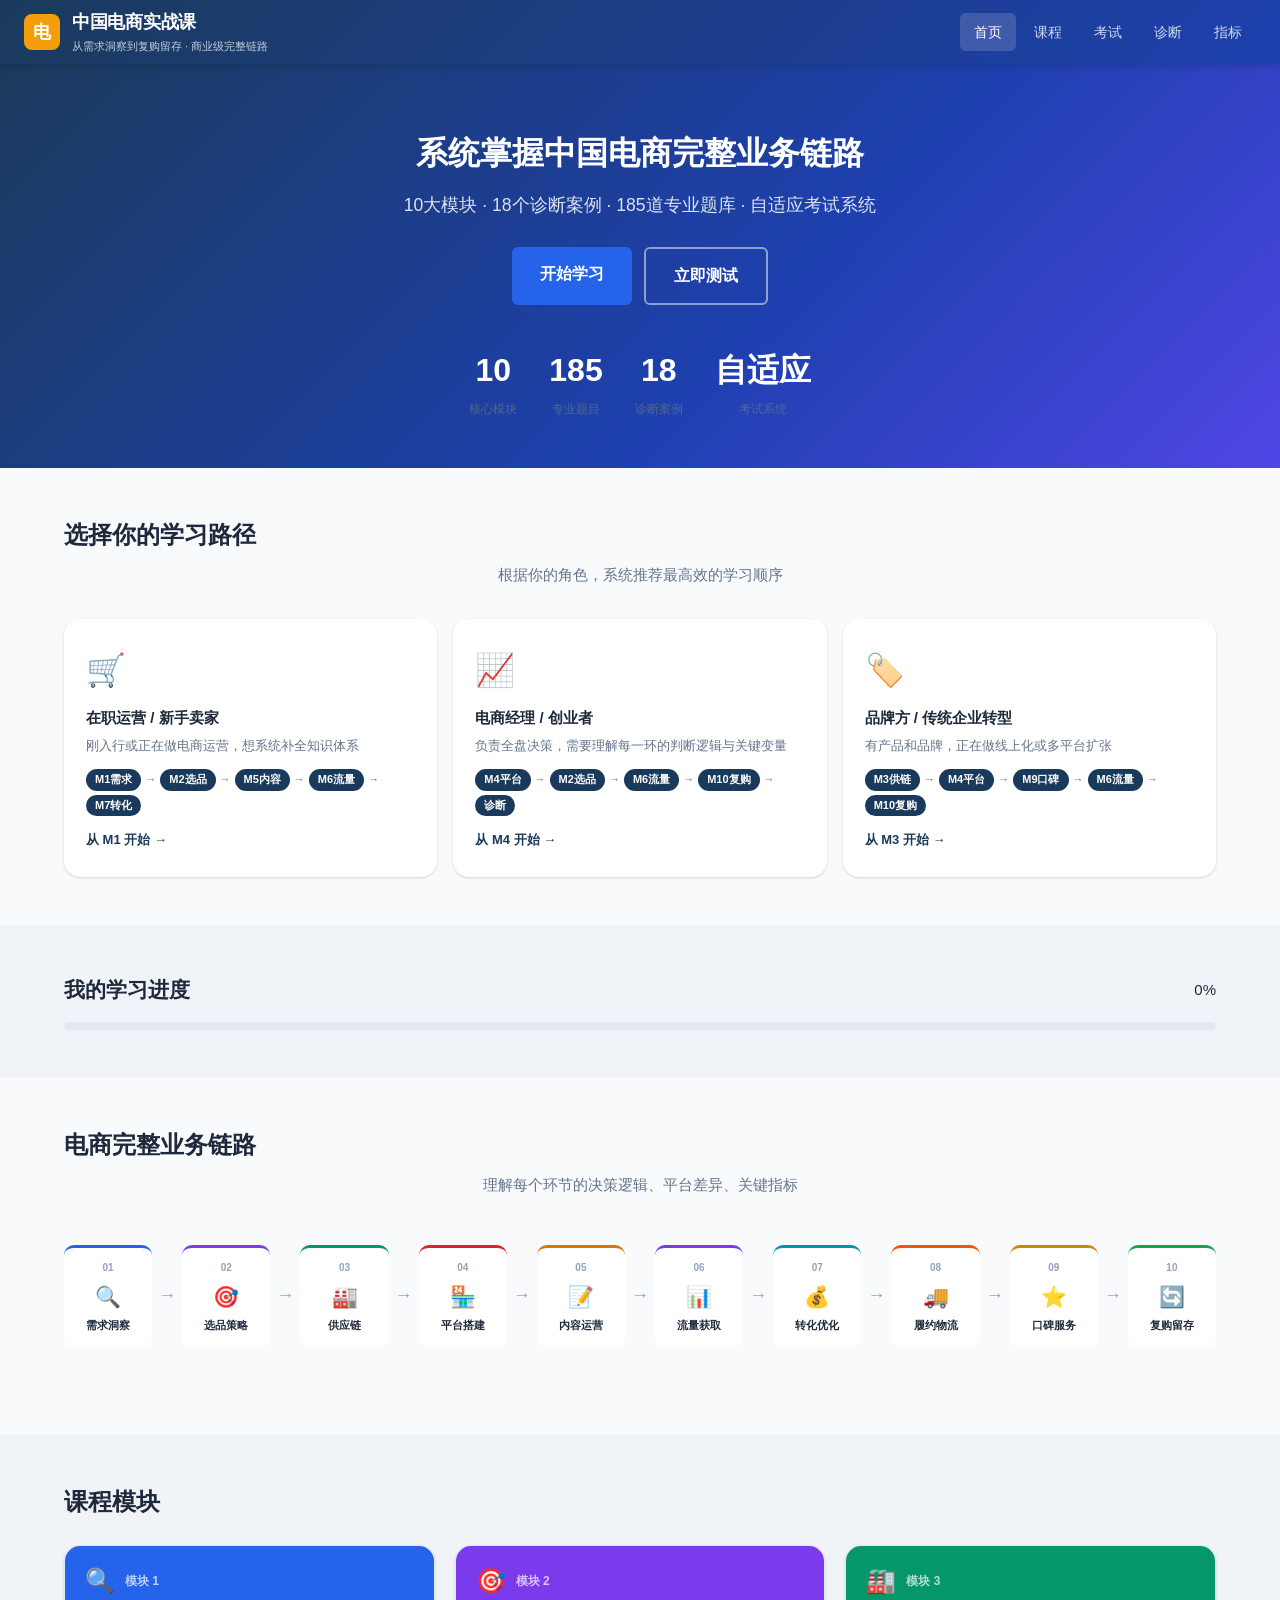
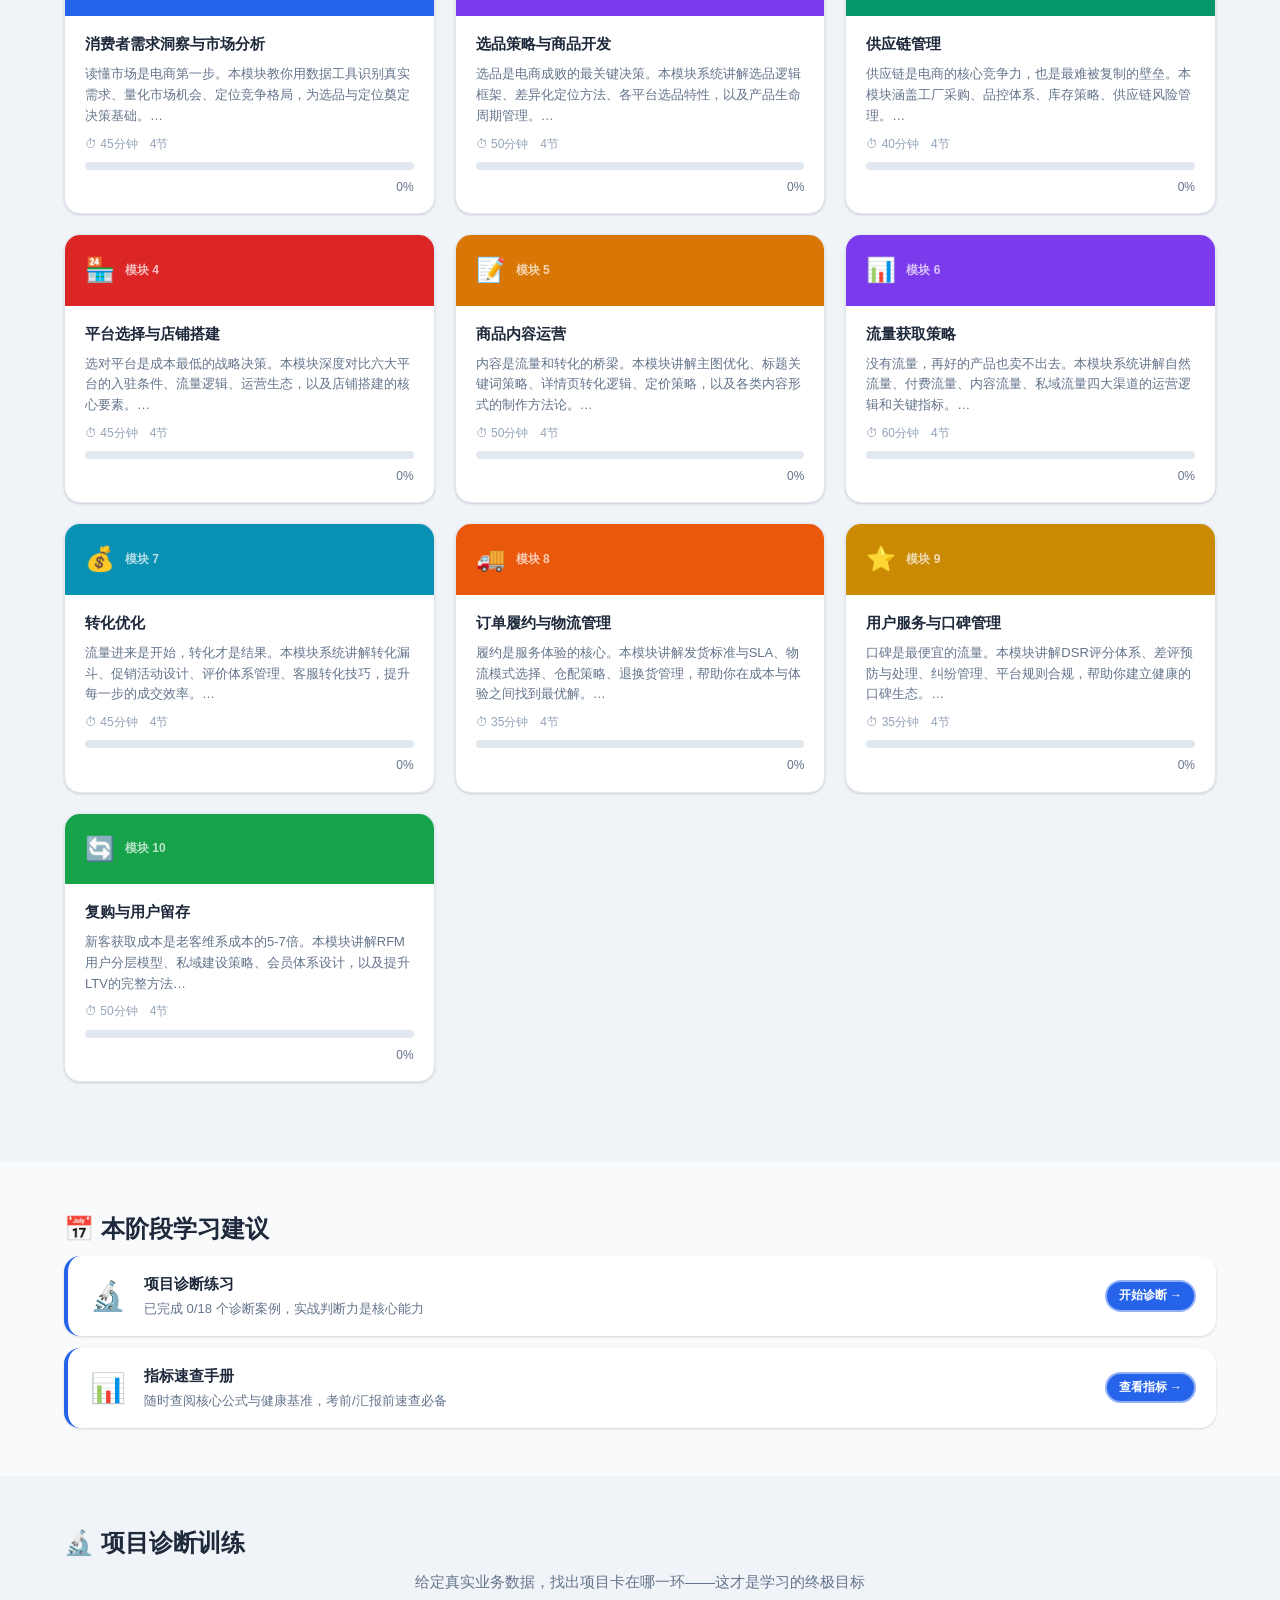
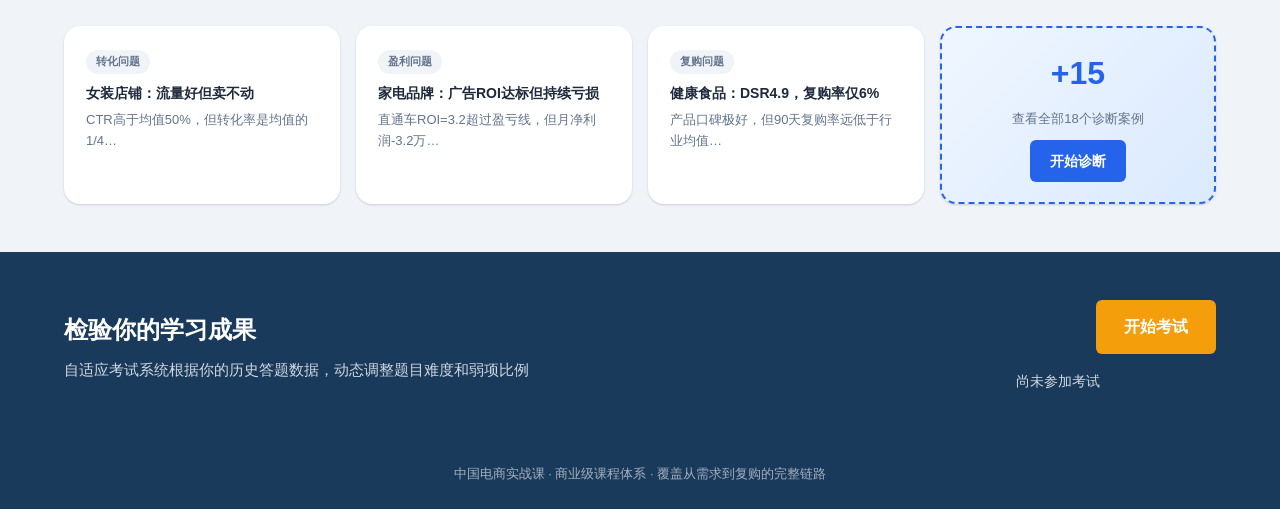
==== commit bb3f8b80: "Add learning path selector: 3 role-based study routes - 在职运营/新手: M1→M2→M5→M6→M7 (content & traffic f" ====
--- a/index.html
+++ b/index.html
@@ -44,6 +44,62 @@
   </div>
 </section>
 
+<!-- LEARNING PATH SELECTOR -->
+<section class="section section-gray" id="path-section">
+  <div class="container">
+    <h2 class="section-title">选择你的学习路径</h2>
+    <p class="section-sub">根据你的角色，系统推荐最高效的学习顺序</p>
+    <div class="path-grid">
+
+      <div class="path-card" onclick="selectPath('operator')">
+        <div class="path-icon">🛒</div>
+        <h3>在职运营 / 新手卖家</h3>
+        <p class="path-desc">刚入行或正在做电商运营，想系统补全知识体系</p>
+        <div class="path-modules">
+          <span class="pm-tag">M1需求</span><span class="pm-arrow">→</span>
+          <span class="pm-tag">M2选品</span><span class="pm-arrow">→</span>
+          <span class="pm-tag">M5内容</span><span class="pm-arrow">→</span>
+          <span class="pm-tag">M6流量</span><span class="pm-arrow">→</span>
+          <span class="pm-tag">M7转化</span>
+        </div>
+        <div class="path-start">从 M1 开始 →</div>
+      </div>
+
+      <div class="path-card" onclick="selectPath('manager')">
+        <div class="path-icon">📈</div>
+        <h3>电商经理 / 创业者</h3>
+        <p class="path-desc">负责全盘决策，需要理解每一环的判断逻辑与关键变量</p>
+        <div class="path-modules">
+          <span class="pm-tag">M4平台</span><span class="pm-arrow">→</span>
+          <span class="pm-tag">M2选品</span><span class="pm-arrow">→</span>
+          <span class="pm-tag">M6流量</span><span class="pm-arrow">→</span>
+          <span class="pm-tag">M10复购</span><span class="pm-arrow">→</span>
+          <span class="pm-tag">诊断</span>
+        </div>
+        <div class="path-start">从 M4 开始 →</div>
+      </div>
+
+      <div class="path-card" onclick="selectPath('brand')">
+        <div class="path-icon">🏷️</div>
+        <h3>品牌方 / 传统企业转型</h3>
+        <p class="path-desc">有产品和品牌，正在做线上化或多平台扩张</p>
+        <div class="path-modules">
+          <span class="pm-tag">M3供链</span><span class="pm-arrow">→</span>
+          <span class="pm-tag">M4平台</span><span class="pm-arrow">→</span>
+          <span class="pm-tag">M9口碑</span><span class="pm-arrow">→</span>
+          <span class="pm-tag">M6流量</span><span class="pm-arrow">→</span>
+          <span class="pm-tag">M10复购</span>
+        </div>
+        <div class="path-start">从 M3 开始 →</div>
+      </div>
+
+    </div>
+    <p id="path-hint" style="text-align:center;font-size:13px;color:var(--text-muted);margin-top:16px;display:none">
+      ✓ 路径已选择，学习建议已更新 ↓
+    </p>
+  </div>
+</section>
+
 <!-- PROGRESS OVERVIEW -->
 <section class="section">
   <div class="container">
@@ -155,9 +211,38 @@
 <script src="js/examData.js"></script>
 <script src="js/app.js"></script>
 <script>
+  // Path configurations: [moduleIds in recommended order]
+  const PATHS = {
+    operator: { label:'在职运营路径', startModule:1, order:[1,2,5,6,7,3,4,8,9,10] },
+    manager:  { label:'电商经理路径', startModule:4, order:[4,2,6,10,1,3,5,7,8,9] },
+    brand:    { label:'品牌转型路径', startModule:3, order:[3,4,9,6,10,1,2,5,7,8] }
+  };
+
+  function selectPath(key) {
+    localStorage.setItem('ecomm_path', key);
+    document.querySelectorAll('.path-card').forEach(c => c.classList.remove('selected'));
+    event.currentTarget.classList.add('selected');
+    document.getElementById('path-hint').style.display = 'block';
+    renderSuggestions(); // refresh suggestions based on new path
+    setTimeout(() => {
+      document.getElementById('suggestion-section').scrollIntoView({ behavior:'smooth', block:'start' });
+    }, 300);
+  }
+
+  function getSelectedPath() {
+    const key = localStorage.getItem('ecomm_path');
+    return key && PATHS[key] ? { key, ...PATHS[key] } : null;
+  }
+
   document.addEventListener('DOMContentLoaded', () => {
     renderModuleCards(document.getElementById('module-grid'));
     renderRecentScores(document.getElementById('recent-scores'));
+    // Restore path selection highlight
+    const savedPath = localStorage.getItem('ecomm_path');
+    if (savedPath) {
+      const card = document.querySelector(`.path-card[onclick*="${savedPath}"]`);
+      if (card) card.classList.add('selected');
+    }
     renderSuggestions();
   });
 
@@ -165,9 +250,13 @@
     const prog = loadProgress();
     const allMods = getAllModules();
     const suggestions = [];
-
-    // Find next unstarted module
-    const nextMod = allMods.find(m => {
+    const selectedPath = getSelectedPath();
+
+    // Find next unstarted module (respects path order if selected)
+    const modOrder = selectedPath
+      ? selectedPath.order.map(id => allMods.find(m => m.id === id)).filter(Boolean)
+      : allMods;
+    const nextMod = modOrder.find(m => {
       const mp = getModuleProgress(m.id);
       return mp.sectionsRead === 0;
     });
--- a/css/styles.css
+++ b/css/styles.css
@@ -1526,3 +1526,18 @@
 .sug-body p { font-size:13px; color:var(--text-muted); margin:0; }
 .sug-card .btn-sm { flex-shrink:0; white-space:nowrap; }
 @media (max-width:600px) { .sug-card { flex-wrap:wrap; } .sug-card .btn-sm { width:100%; text-align:center; } }
+
+/* Learning path selector */
+.path-grid { display:grid; grid-template-columns:repeat(auto-fit,minmax(260px,1fr)); gap:16px; margin-top:8px; }
+.path-card { background:var(--surface); border-radius:var(--radius-lg); padding:24px 20px; box-shadow:var(--shadow); cursor:pointer; transition:all 0.2s; border:2px solid transparent; }
+.path-card:hover { transform:translateY(-3px); box-shadow:var(--shadow-lg); border-color:var(--primary-light); }
+.path-card.selected { border-color:var(--primary); background:linear-gradient(135deg,#eff6ff,#fff); }
+.path-icon { font-size:2rem; margin-bottom:10px; }
+.path-card h3 { font-size:15px; font-weight:700; margin-bottom:6px; }
+.path-desc { font-size:13px; color:var(--text-muted); margin-bottom:14px; line-height:1.5; }
+.path-modules { display:flex; flex-wrap:wrap; align-items:center; gap:4px; margin-bottom:14px; }
+.pm-tag { background:var(--primary); color:#fff; border-radius:99px; padding:2px 9px; font-size:11px; font-weight:700; }
+.pm-arrow { font-size:11px; color:var(--text-muted); }
+.path-start { font-size:13px; font-weight:700; color:var(--primary); }
+.path-card.selected .path-start::before { content:"✓ 已选择 · "; }
+@media (max-width:600px) { .path-grid { grid-template-columns:1fr; } }
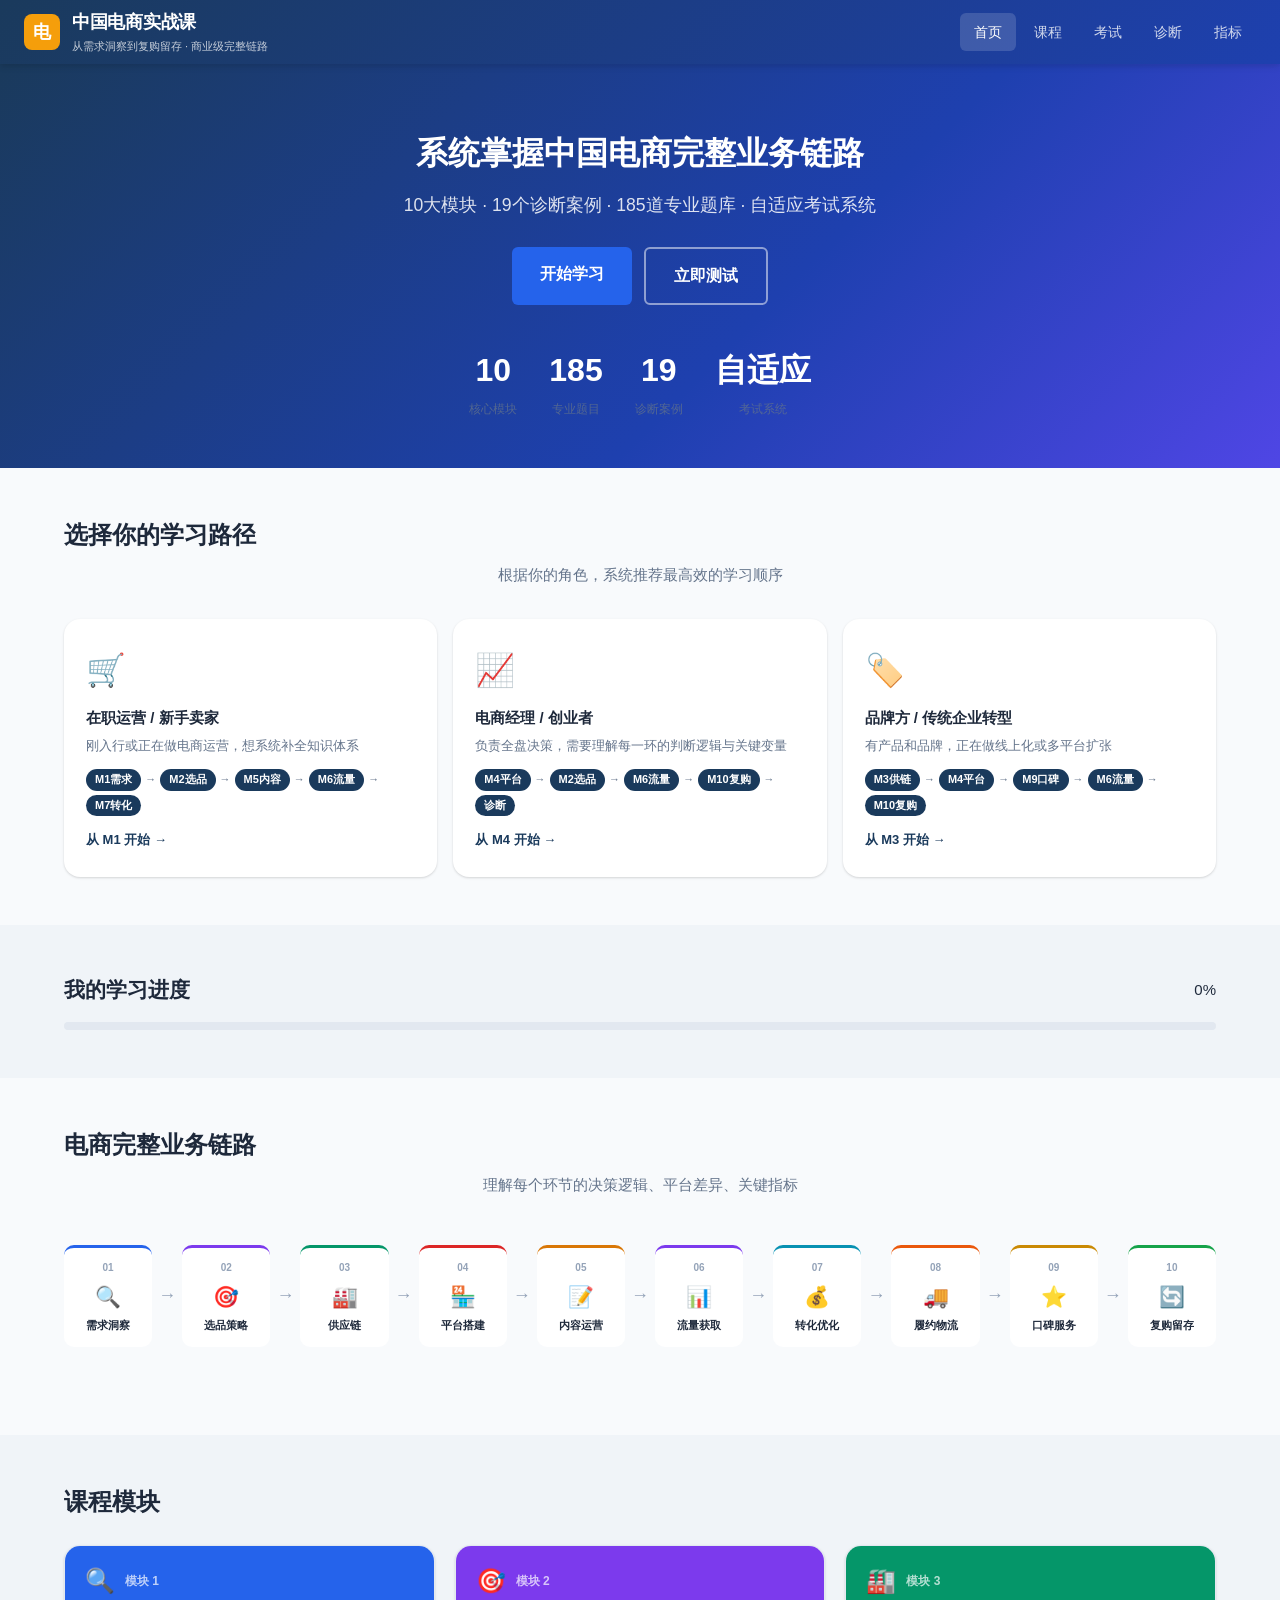
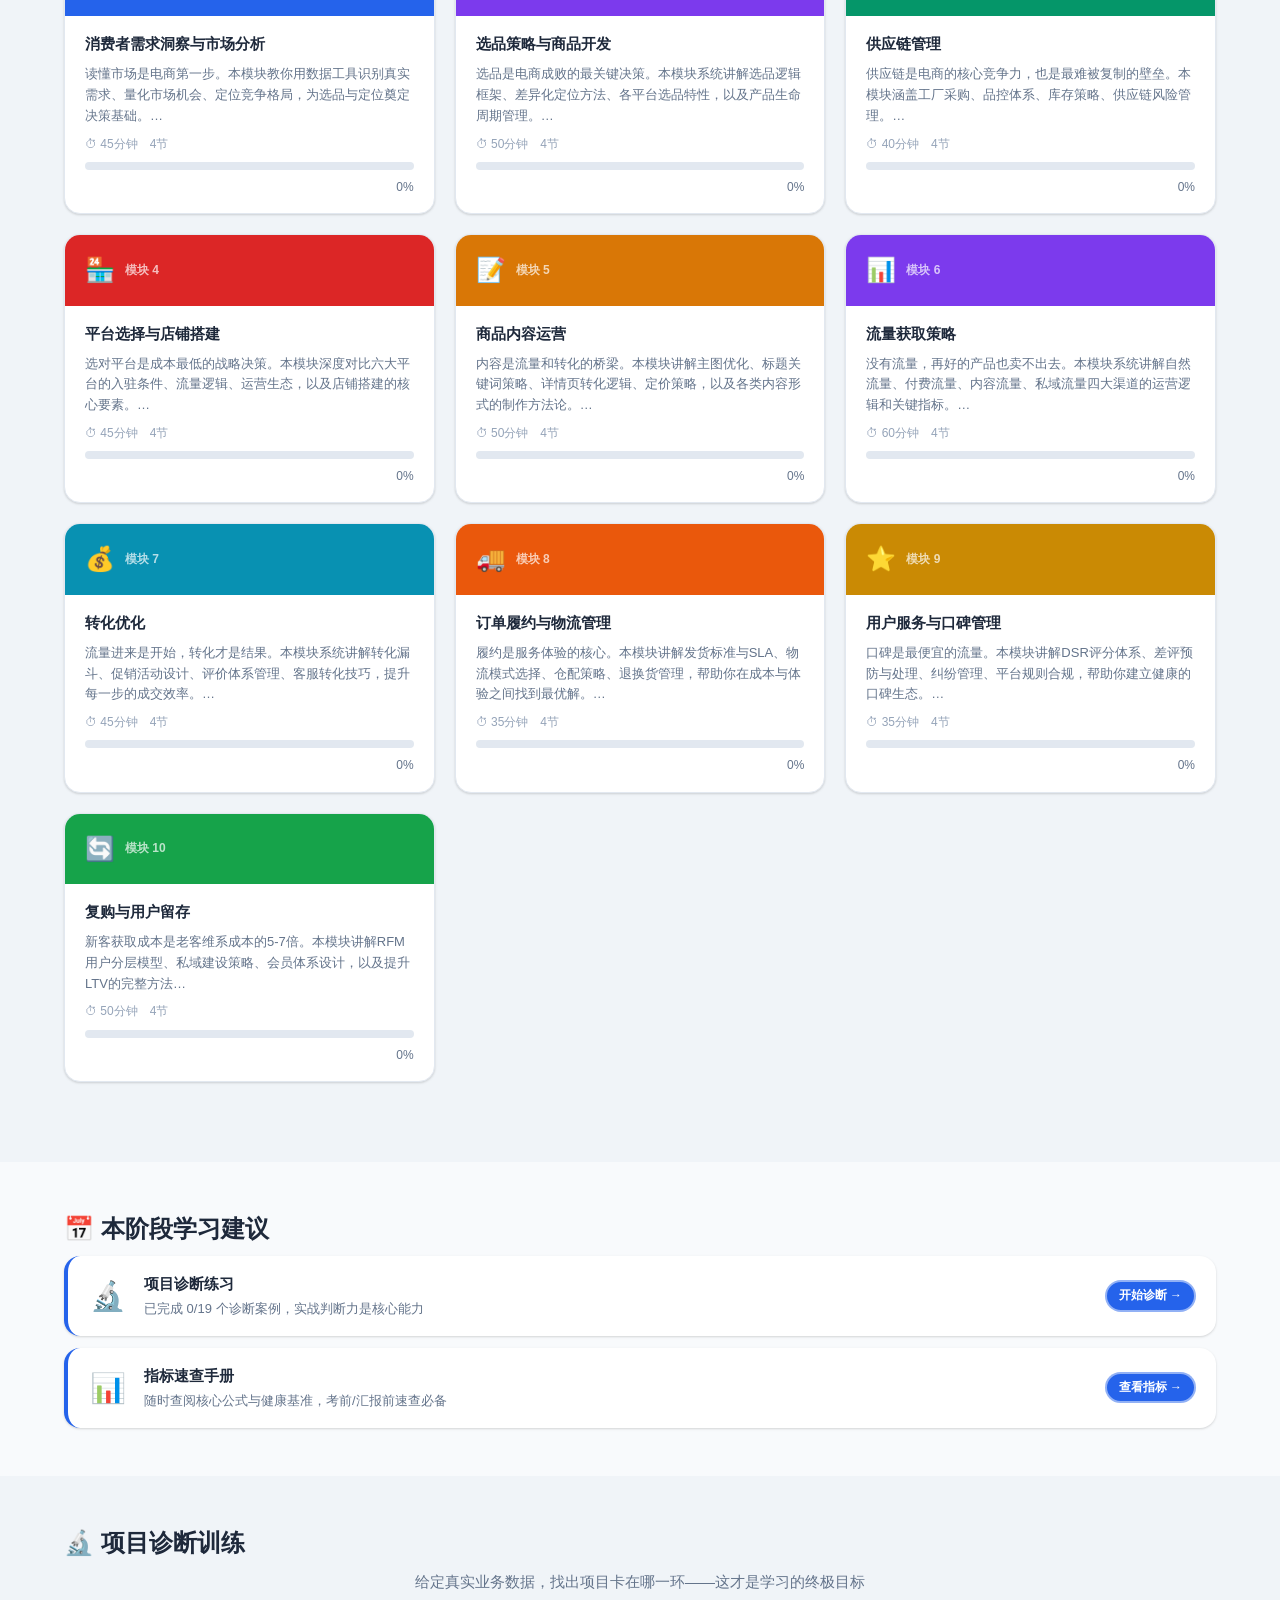
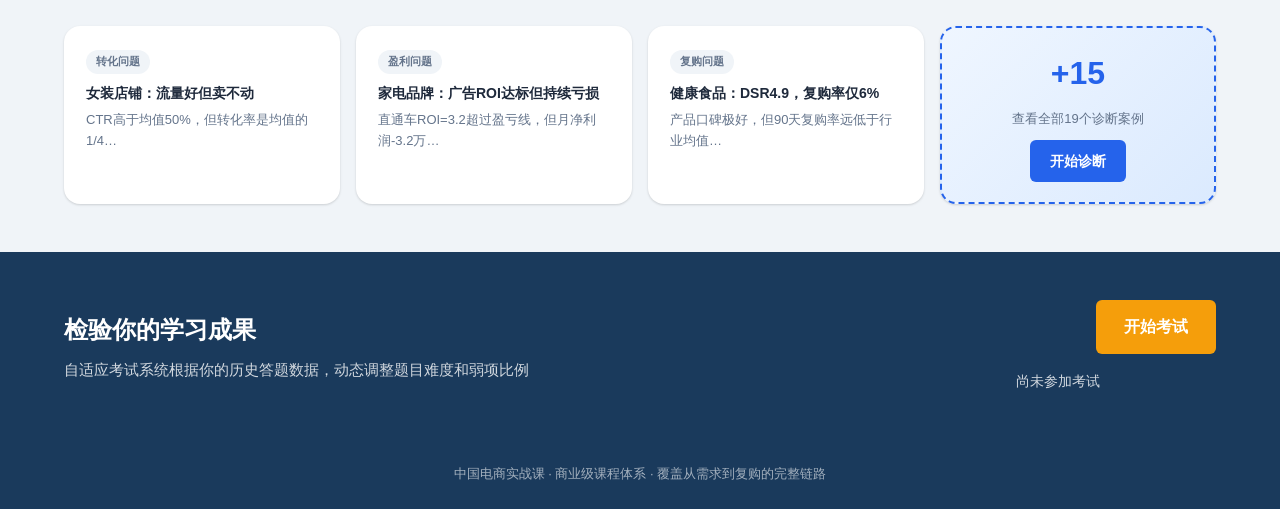
==== commit 5a48d0b4: "Add diagnosis case 19: 跨境电商速卖通零转化（基础建设三重缺失） Case 19: 3C配件新店速卖通烧¥8万广告费，仅3单 - Root cause: 机翻Listing + " ====
--- a/index.html
+++ b/index.html
@@ -30,7 +30,7 @@
 <section class="hero">
   <div class="hero-content">
     <h2>系统掌握中国电商完整业务链路</h2>
-    <p>10大模块 · 18个诊断案例 · 185道专业题库 · 自适应考试系统</p>
+    <p>10大模块 · 19个诊断案例 · 185道专业题库 · 自适应考试系统</p>
     <div class="hero-actions">
       <a href="course.html" class="btn-primary btn-lg">开始学习</a>
       <a href="exam.html" class="btn-outline btn-lg">立即测试</a>
@@ -39,7 +39,7 @@
   <div class="hero-stats">
     <div class="stat"><span class="stat-num">10</span><span class="stat-label">核心模块</span></div>
     <div class="stat"><span class="stat-num">185</span><span class="stat-label">专业题目</span></div>
-    <div class="stat"><span class="stat-num">18</span><span class="stat-label">诊断案例</span></div>
+    <div class="stat"><span class="stat-num">19</span><span class="stat-label">诊断案例</span></div>
     <div class="stat"><span class="stat-num">自适应</span><span class="stat-label">考试系统</span></div>
   </div>
 </section>
@@ -181,7 +181,7 @@
       </div>
       <div class="dcp-card dcp-more" onclick="location.href='diagnose.html'">
         <span class="dcp-icon">+15</span>
-        <p>查看全部18个诊断案例</p>
+        <p>查看全部19个诊断案例</p>
         <a href="diagnose.html" class="btn-primary">开始诊断</a>
       </div>
     </div>
@@ -307,7 +307,7 @@
       suggestions.push({
         icon: '🔬',
         title: '项目诊断练习',
-        desc: `已完成 ${triedCount}/18 个诊断案例，实战判断力是核心能力`,
+        desc: `已完成 ${triedCount}/19 个诊断案例，实战判断力是核心能力`,
         action: 'diagnose.html',
         label: '开始诊断',
         type: 'secondary'
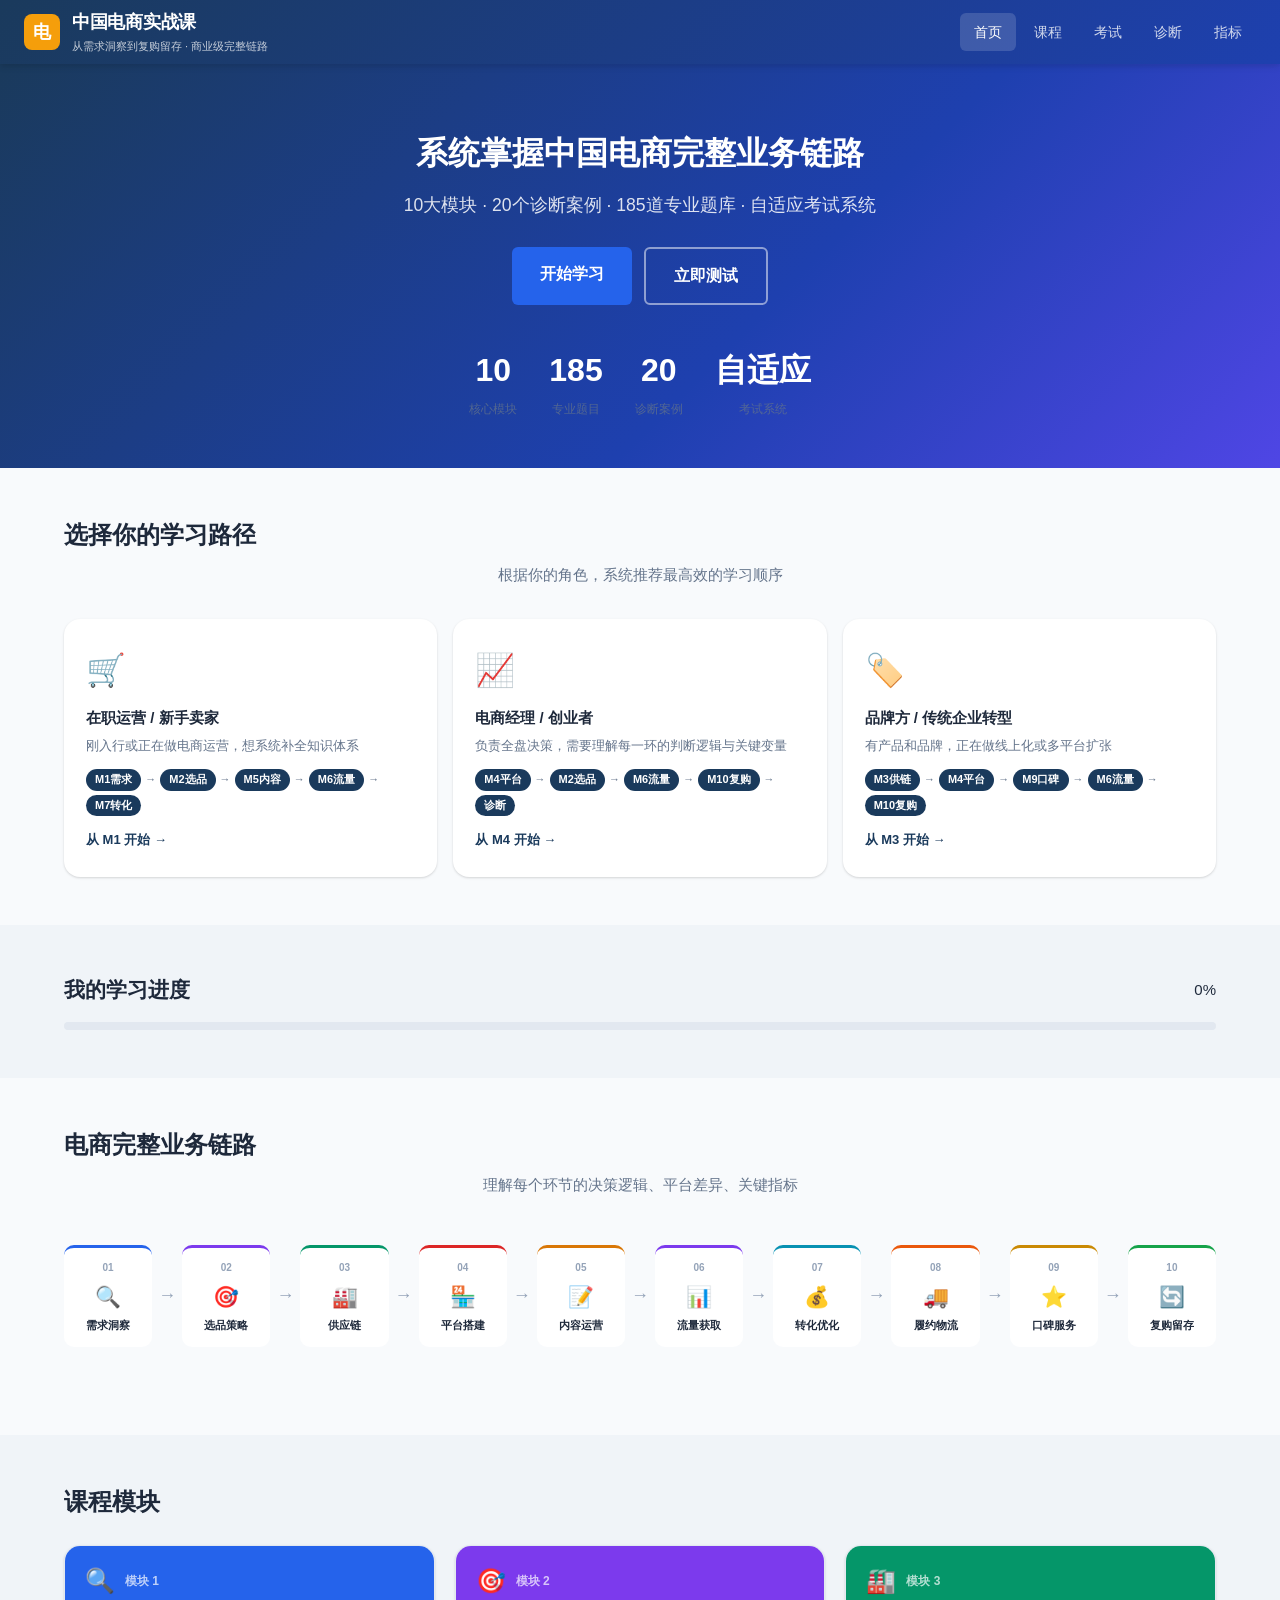
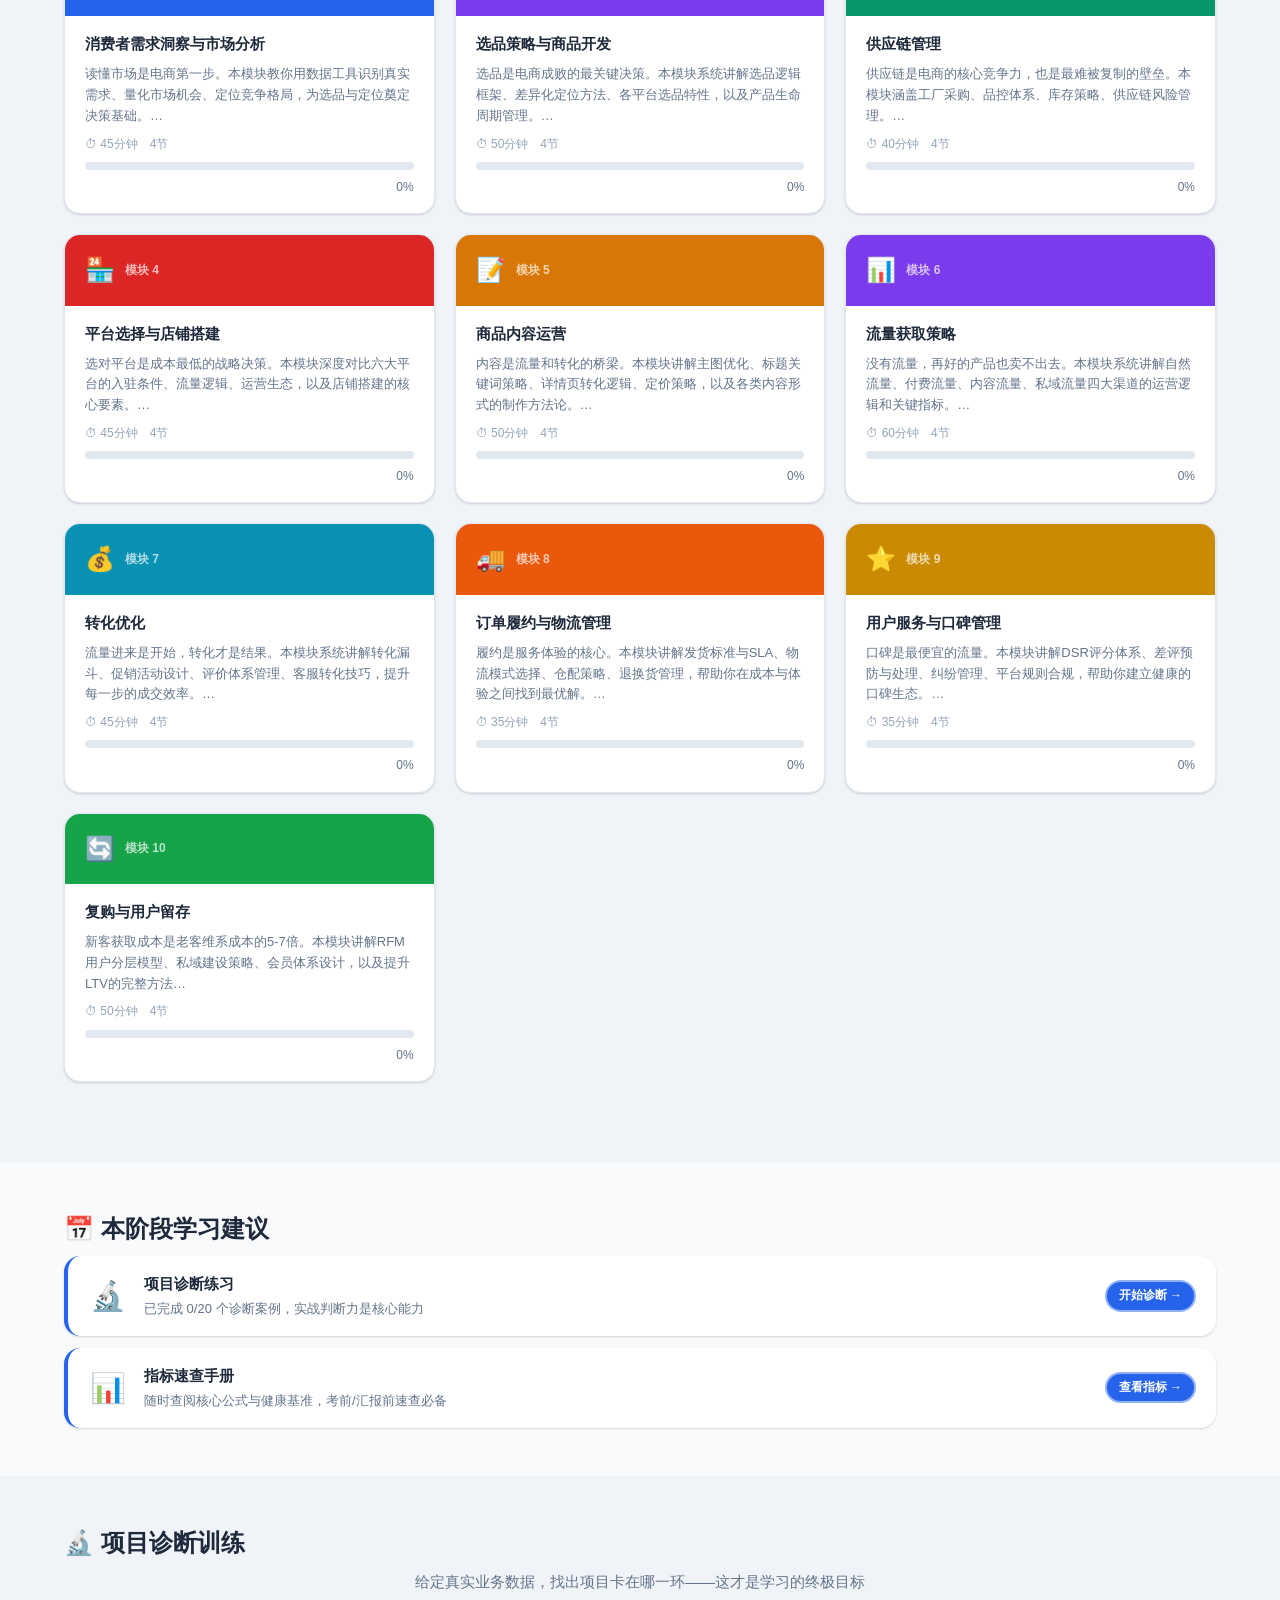
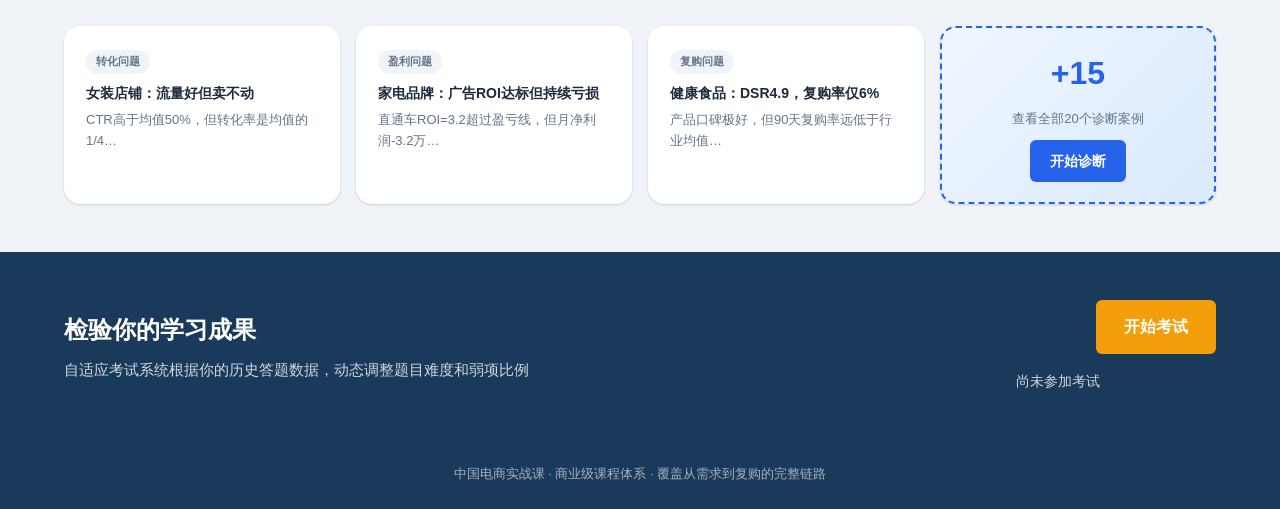
==== commit 2c292692: "Add diagnosis case 20: 抖音商城 vs 直播间; add 内容问题 filter - Case 20: 抖音商家直播卖爆了但商城无人看 (直播思维≠商城思维) - diagnos" ====
--- a/index.html
+++ b/index.html
@@ -30,7 +30,7 @@
 <section class="hero">
   <div class="hero-content">
     <h2>系统掌握中国电商完整业务链路</h2>
-    <p>10大模块 · 19个诊断案例 · 185道专业题库 · 自适应考试系统</p>
+    <p>10大模块 · 20个诊断案例 · 185道专业题库 · 自适应考试系统</p>
     <div class="hero-actions">
       <a href="course.html" class="btn-primary btn-lg">开始学习</a>
       <a href="exam.html" class="btn-outline btn-lg">立即测试</a>
@@ -39,7 +39,7 @@
   <div class="hero-stats">
     <div class="stat"><span class="stat-num">10</span><span class="stat-label">核心模块</span></div>
     <div class="stat"><span class="stat-num">185</span><span class="stat-label">专业题目</span></div>
-    <div class="stat"><span class="stat-num">19</span><span class="stat-label">诊断案例</span></div>
+    <div class="stat"><span class="stat-num">20</span><span class="stat-label">诊断案例</span></div>
     <div class="stat"><span class="stat-num">自适应</span><span class="stat-label">考试系统</span></div>
   </div>
 </section>
@@ -181,7 +181,7 @@
       </div>
       <div class="dcp-card dcp-more" onclick="location.href='diagnose.html'">
         <span class="dcp-icon">+15</span>
-        <p>查看全部19个诊断案例</p>
+        <p>查看全部20个诊断案例</p>
         <a href="diagnose.html" class="btn-primary">开始诊断</a>
       </div>
     </div>
@@ -307,7 +307,7 @@
       suggestions.push({
         icon: '🔬',
         title: '项目诊断练习',
-        desc: `已完成 ${triedCount}/19 个诊断案例，实战判断力是核心能力`,
+        desc: `已完成 ${triedCount}/20 个诊断案例，实战判断力是核心能力`,
         action: 'diagnose.html',
         label: '开始诊断',
         type: 'secondary'
--- a/css/styles.css
+++ b/css/styles.css
@@ -1541,3 +1541,19 @@
 .path-start { font-size:13px; font-weight:700; color:var(--primary); }
 .path-card.selected .path-start::before { content:"✓ 已选择 · "; }
 @media (max-width:600px) { .path-grid { grid-template-columns:1fr; } }
+
+/* Further reading section in course */
+.module-reading { margin-top:28px; padding:20px; background:#f0fdf4; border-radius:var(--radius-lg); border-left:4px solid #16a34a; }
+.module-reading h3 { font-size:15px; font-weight:700; margin-bottom:14px; color:#15803d; }
+.reading-grid { display:grid; grid-template-columns:repeat(auto-fill,minmax(220px,1fr)); gap:12px; }
+.reading-card { background:#fff; border-radius:var(--radius); padding:14px; box-shadow:0 1px 3px rgba(0,0,0,.07); }
+.reading-type { display:inline-block; border-radius:99px; padding:2px 9px; font-size:11px; font-weight:700; margin-bottom:7px; }
+.reading-type-book { background:#dbeafe; color:#1d4ed8; }
+.reading-type-tool { background:#d1fae5; color:#065f46; }
+.reading-type-platform { background:#ede9fe; color:#5b21b6; }
+.reading-type-report { background:#fef3c7; color:#92400e; }
+.reading-title { font-size:13px; font-weight:700; margin-bottom:5px; }
+.reading-title a { color:var(--primary); text-decoration:none; }
+.reading-title a:hover { text-decoration:underline; }
+.reading-desc { font-size:12px; color:var(--text-muted); line-height:1.5; }
+@media (max-width:600px) { .reading-grid { grid-template-columns:1fr; } }
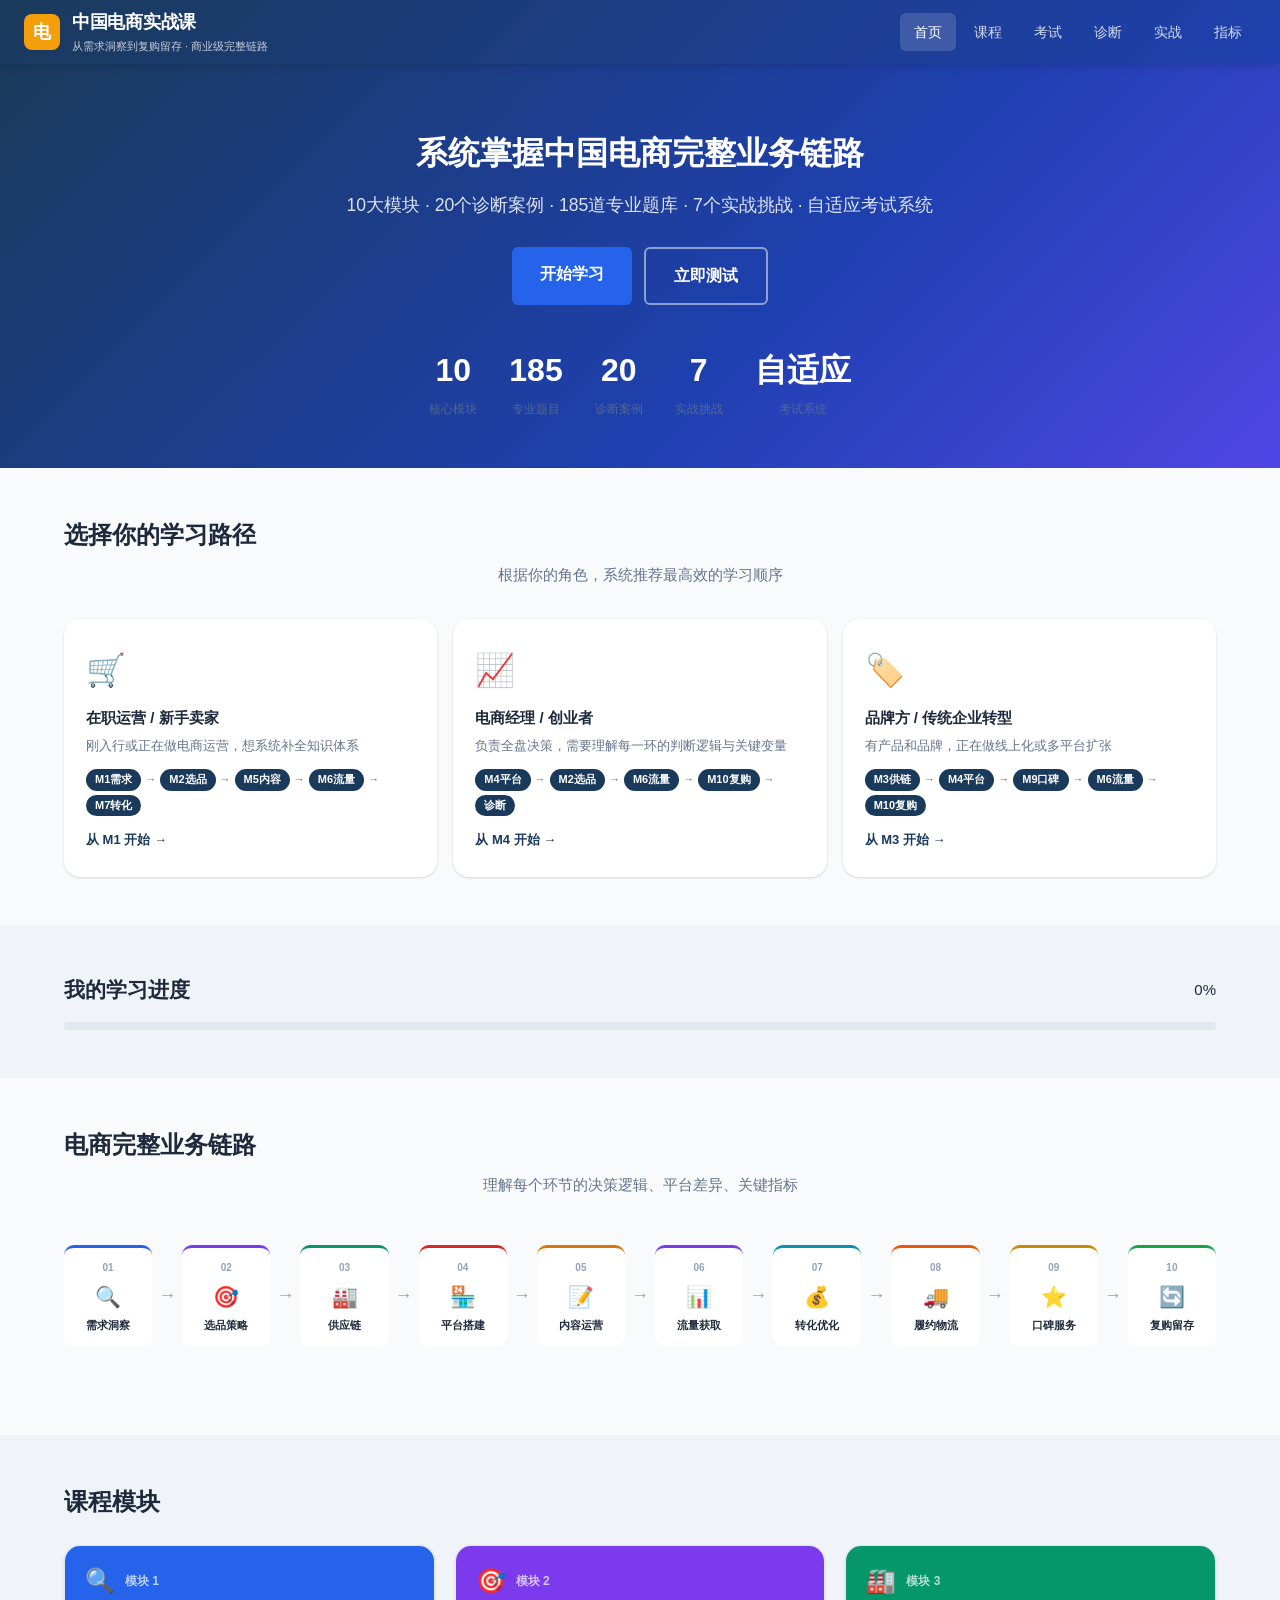
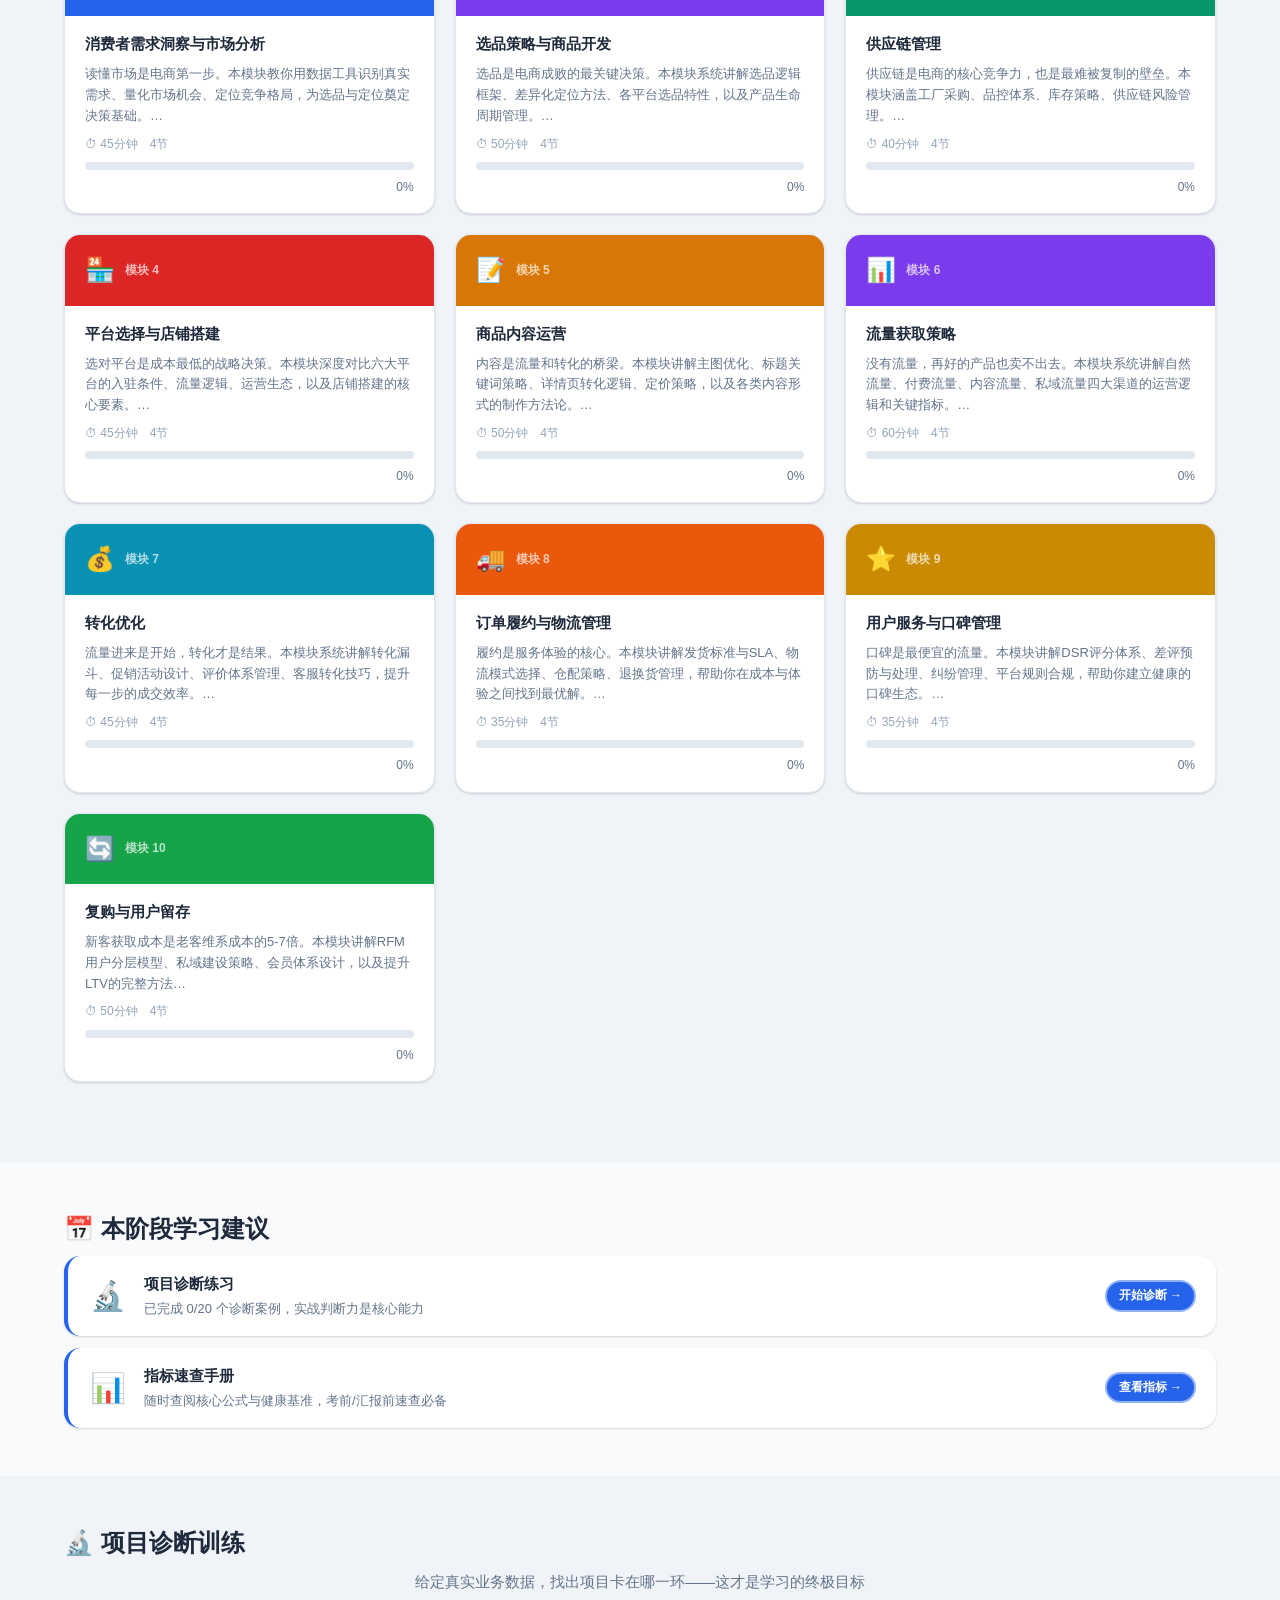
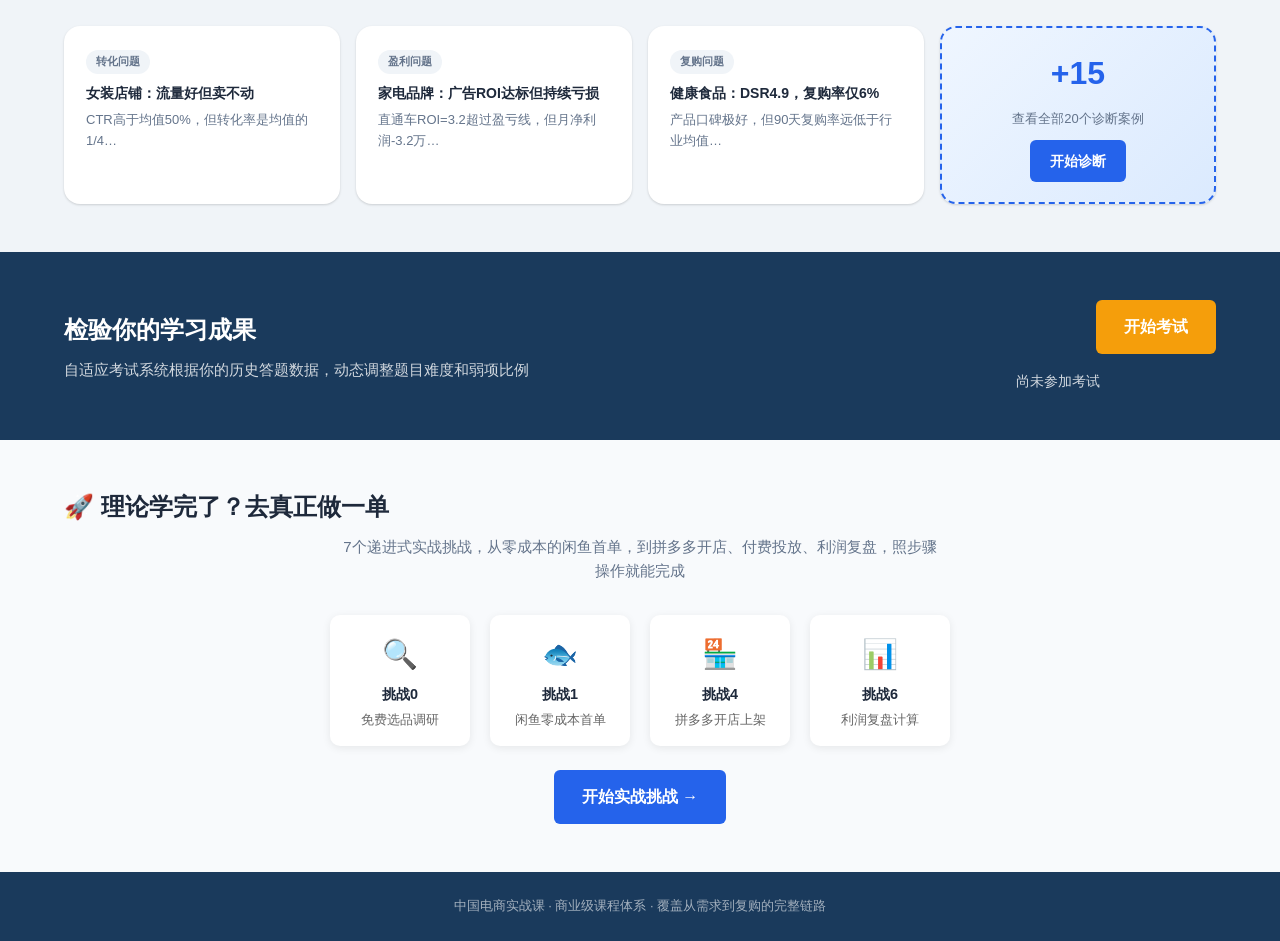
==== commit d05c6230: "Add 实战挑战 practice page (7 step-by-step challenges) New page: practice.html — 从选品调研到利润复盘的完整实操路线 - 挑战0" ====
--- a/index.html
+++ b/index.html
@@ -22,6 +22,7 @@
     <a href="course.html" class="nav-link">课程</a>
     <a href="exam.html" class="nav-link">考试</a>
     <a href="diagnose.html" class="nav-link">诊断</a>
+    <a href="practice.html" class="nav-link">实战</a>
     <a href="metrics.html" class="nav-link">指标</a>
   </nav>
 </header>
@@ -30,7 +31,7 @@
 <section class="hero">
   <div class="hero-content">
     <h2>系统掌握中国电商完整业务链路</h2>
-    <p>10大模块 · 20个诊断案例 · 185道专业题库 · 自适应考试系统</p>
+    <p>10大模块 · 20个诊断案例 · 185道专业题库 · 7个实战挑战 · 自适应考试系统</p>
     <div class="hero-actions">
       <a href="course.html" class="btn-primary btn-lg">开始学习</a>
       <a href="exam.html" class="btn-outline btn-lg">立即测试</a>
@@ -40,6 +41,7 @@
     <div class="stat"><span class="stat-num">10</span><span class="stat-label">核心模块</span></div>
     <div class="stat"><span class="stat-num">185</span><span class="stat-label">专业题目</span></div>
     <div class="stat"><span class="stat-num">20</span><span class="stat-label">诊断案例</span></div>
+    <div class="stat"><span class="stat-num">7</span><span class="stat-label">实战挑战</span></div>
     <div class="stat"><span class="stat-num">自适应</span><span class="stat-label">考试系统</span></div>
   </div>
 </section>
@@ -198,6 +200,39 @@
     <div class="cta-actions">
       <a href="exam.html" class="btn-accent btn-lg">开始考试</a>
       <div id="recent-scores" class="recent-scores"></div>
+    </div>
+  </div>
+</section>
+
+<!-- PRACTICE CTA -->
+<section class="section section-gray">
+  <div class="container">
+    <h2 class="section-title">🚀 理论学完了？去真正做一单</h2>
+    <p class="section-sub" style="max-width:600px;margin:0 auto 32px">7个递进式实战挑战，从零成本的闲鱼首单，到拼多多开店、付费投放、利润复盘，照步骤操作就能完成</p>
+    <div style="display:flex;gap:20px;justify-content:center;flex-wrap:wrap;margin-bottom:24px">
+      <div style="background:#fff;border-radius:10px;padding:16px 20px;min-width:140px;text-align:center;box-shadow:0 2px 8px rgba(0,0,0,.08)">
+        <div style="font-size:1.8rem">🔍</div>
+        <div style="font-weight:700;margin:6px 0 4px;font-size:.9rem">挑战0</div>
+        <div style="font-size:.8rem;color:#666">免费选品调研</div>
+      </div>
+      <div style="background:#fff;border-radius:10px;padding:16px 20px;min-width:140px;text-align:center;box-shadow:0 2px 8px rgba(0,0,0,.08)">
+        <div style="font-size:1.8rem">🐟</div>
+        <div style="font-weight:700;margin:6px 0 4px;font-size:.9rem">挑战1</div>
+        <div style="font-size:.8rem;color:#666">闲鱼零成本首单</div>
+      </div>
+      <div style="background:#fff;border-radius:10px;padding:16px 20px;min-width:140px;text-align:center;box-shadow:0 2px 8px rgba(0,0,0,.08)">
+        <div style="font-size:1.8rem">🏪</div>
+        <div style="font-weight:700;margin:6px 0 4px;font-size:.9rem">挑战4</div>
+        <div style="font-size:.8rem;color:#666">拼多多开店上架</div>
+      </div>
+      <div style="background:#fff;border-radius:10px;padding:16px 20px;min-width:140px;text-align:center;box-shadow:0 2px 8px rgba(0,0,0,.08)">
+        <div style="font-size:1.8rem">📊</div>
+        <div style="font-weight:700;margin:6px 0 4px;font-size:.9rem">挑战6</div>
+        <div style="font-size:.8rem;color:#666">利润复盘计算</div>
+      </div>
+    </div>
+    <div style="text-align:center">
+      <a href="practice.html" class="btn-primary btn-lg">开始实战挑战 →</a>
     </div>
   </div>
 </section>
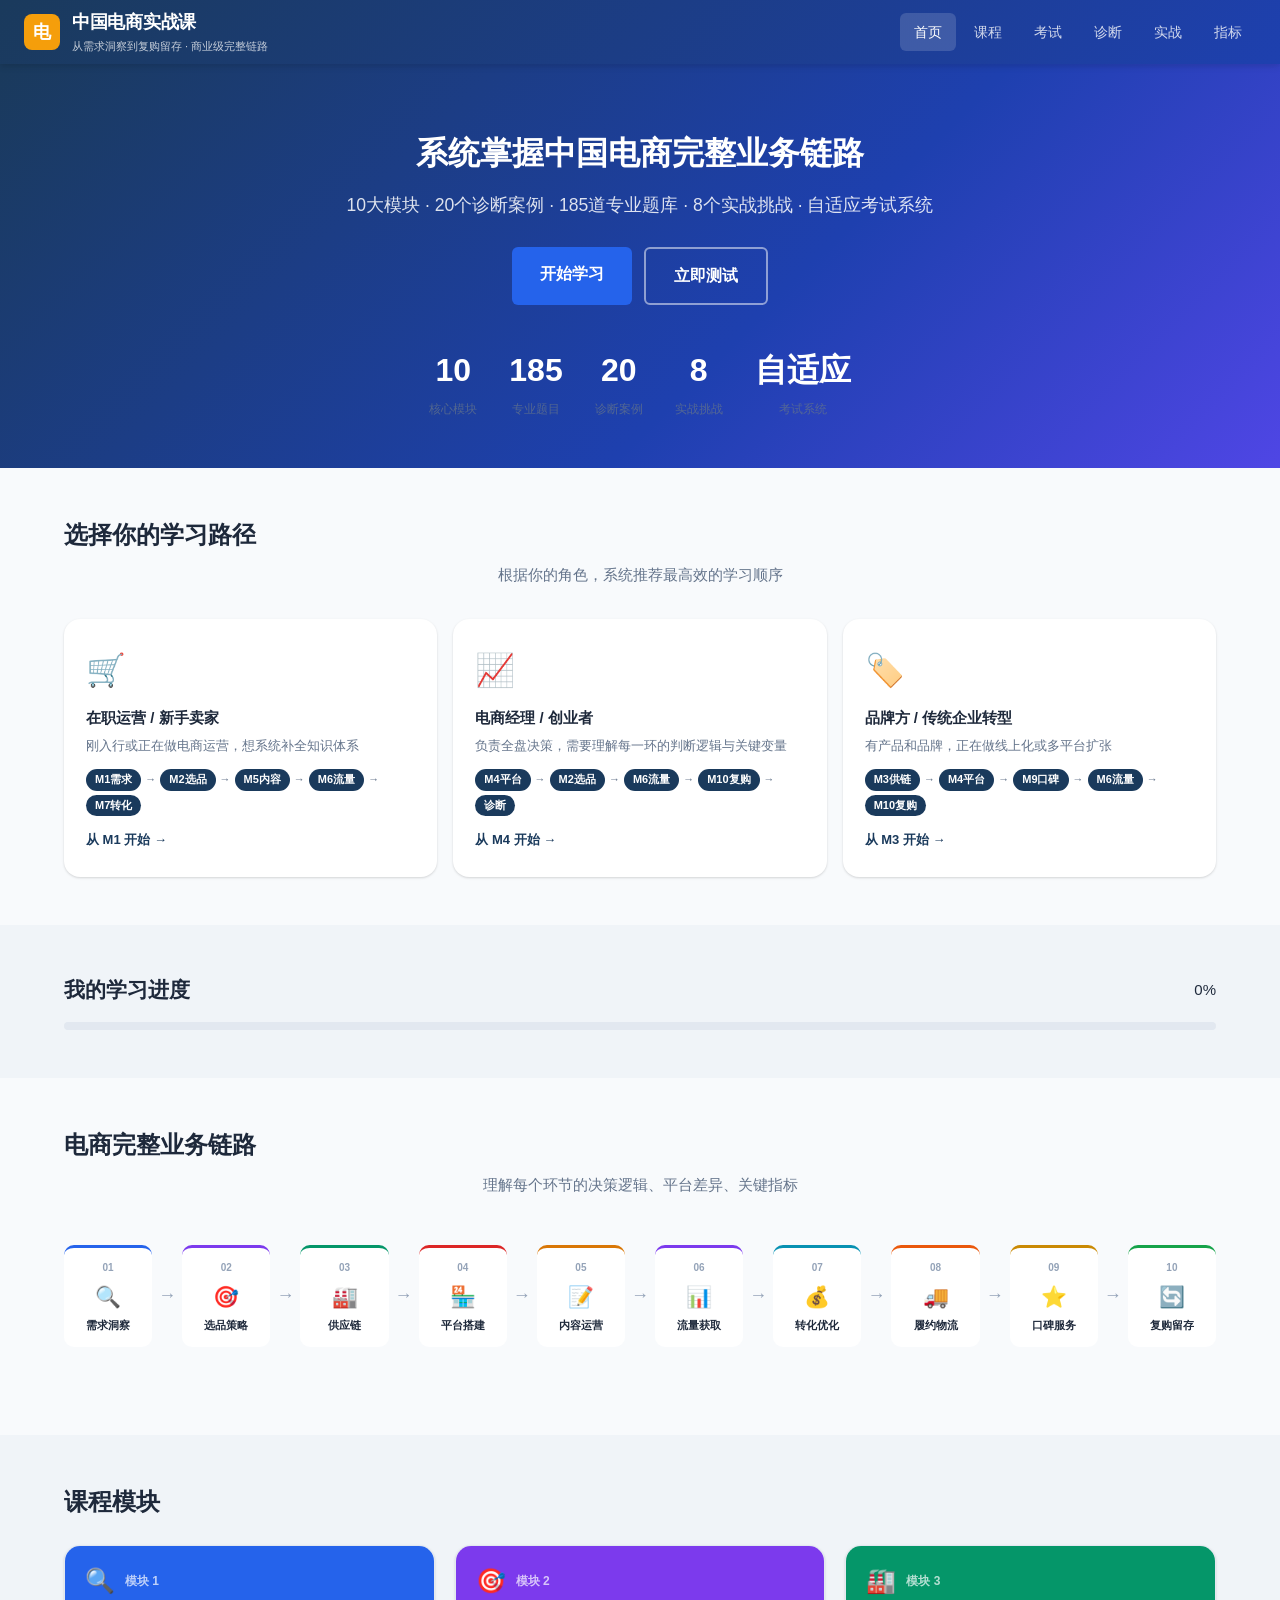
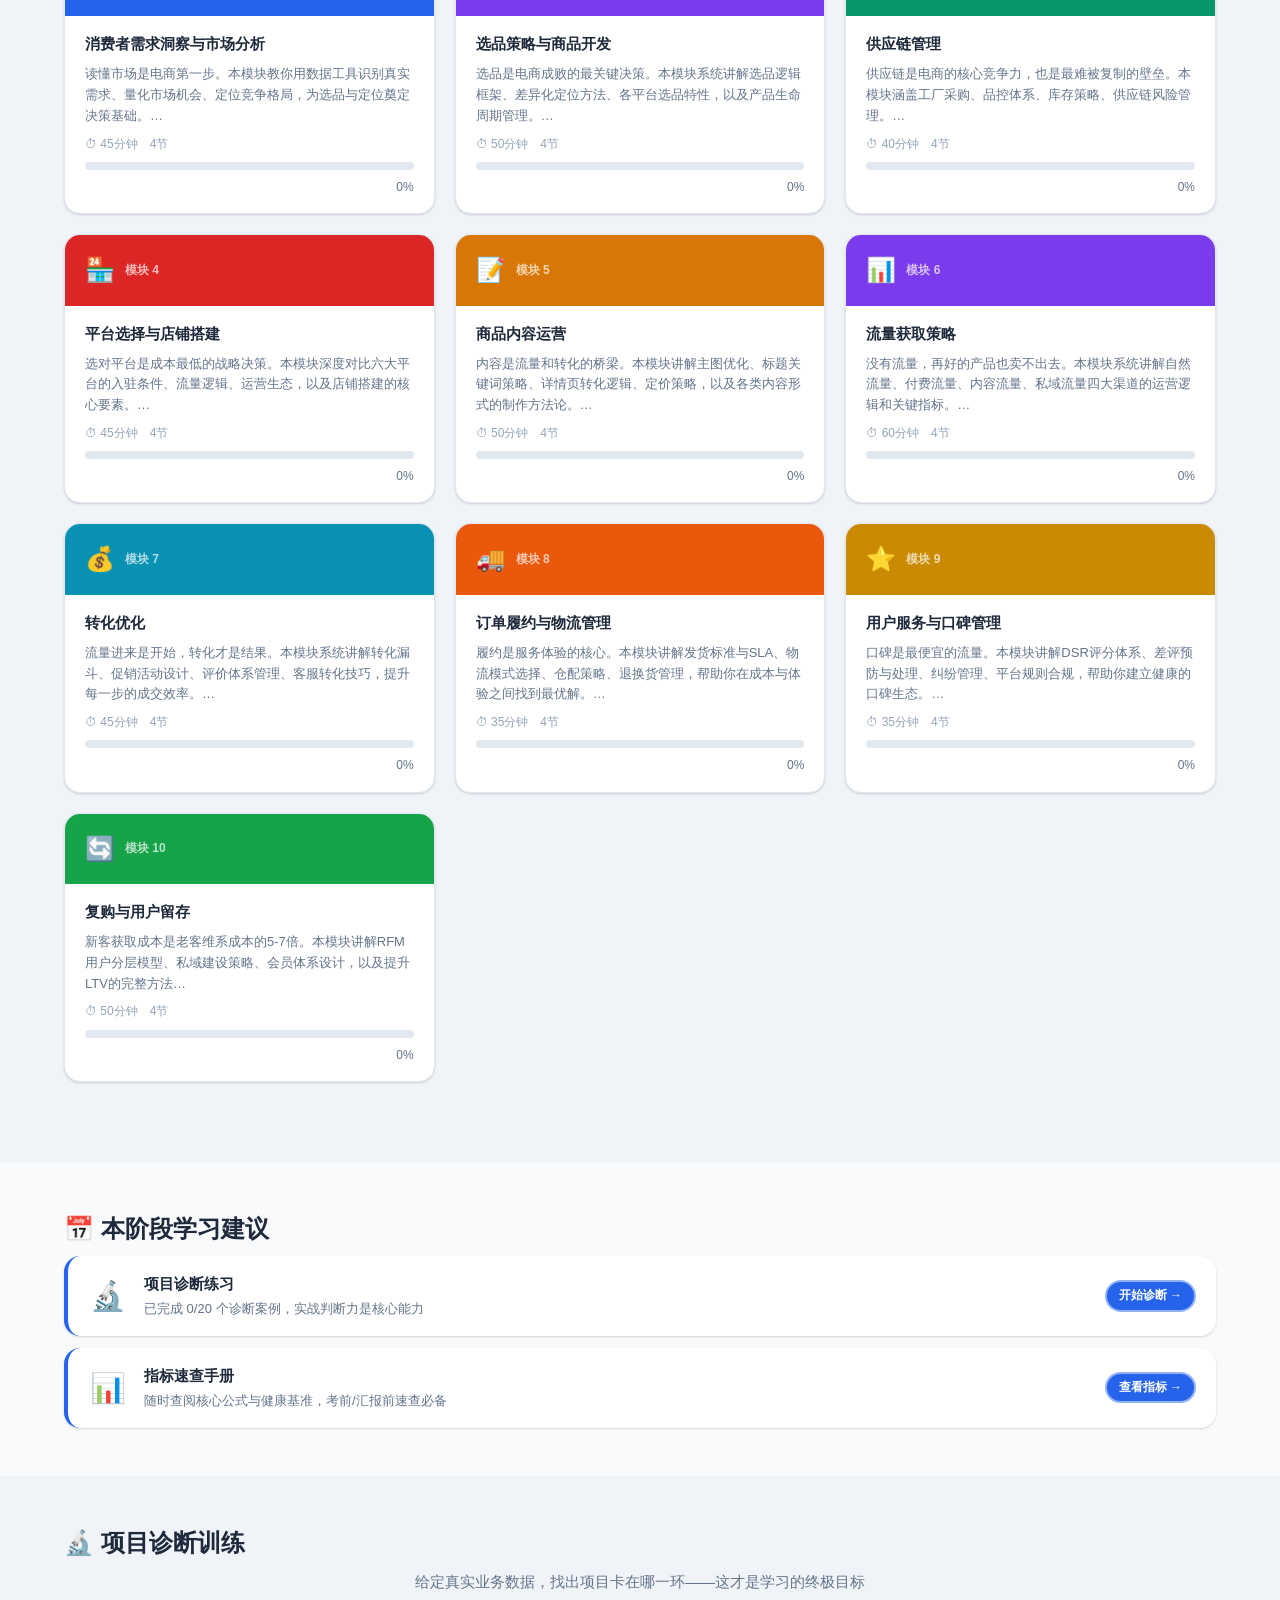
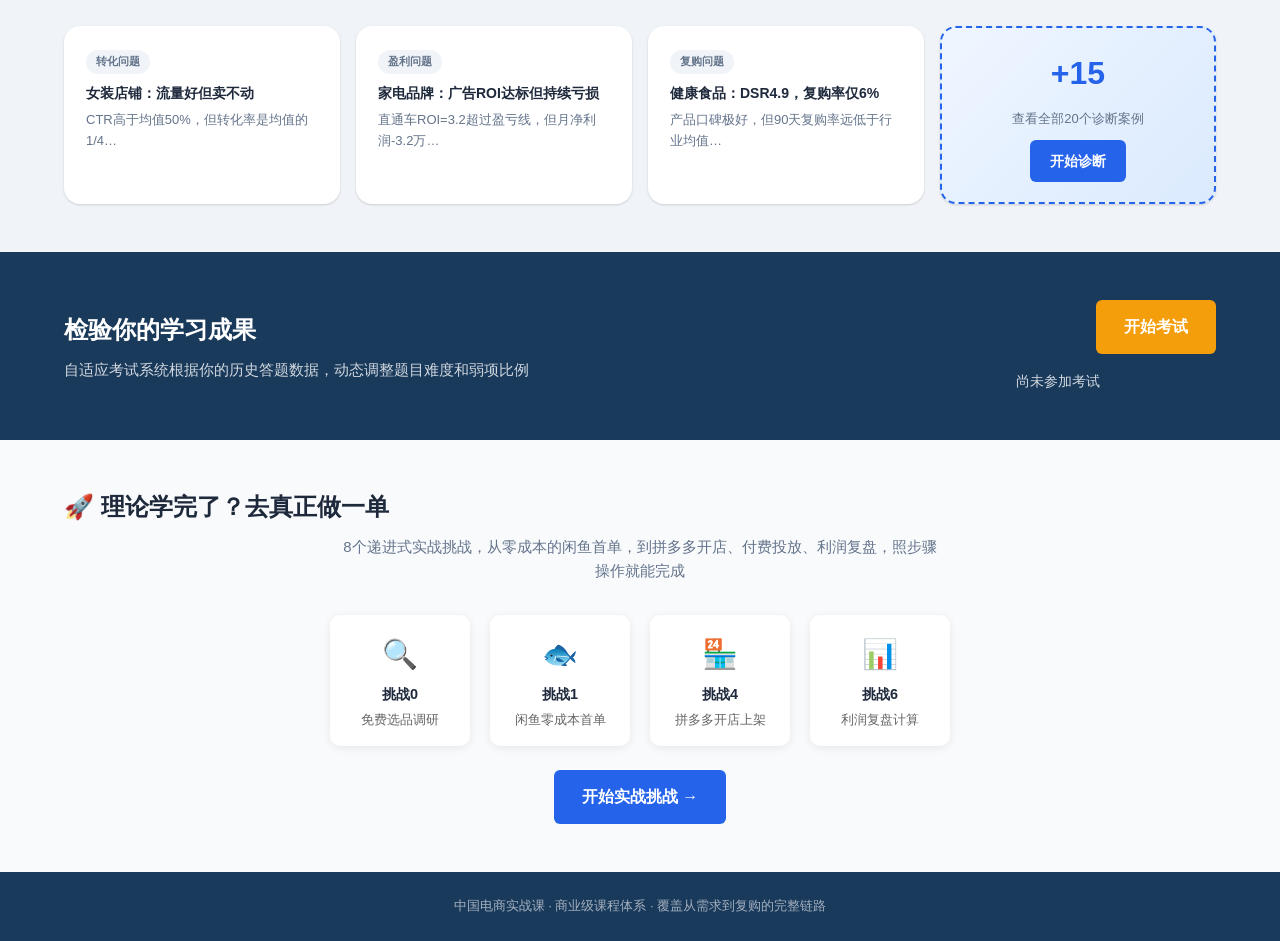
==== commit 7d03d9fe: "Add Challenge 7: 小红书种草实战 (8th practice challenge) - 挑战7: 发布一篇小红书图文笔记，获500+浏览，收到购买意向私信 - 7步详细操作: 内容角度" ====
--- a/index.html
+++ b/index.html
@@ -31,7 +31,7 @@
 <section class="hero">
   <div class="hero-content">
     <h2>系统掌握中国电商完整业务链路</h2>
-    <p>10大模块 · 20个诊断案例 · 185道专业题库 · 7个实战挑战 · 自适应考试系统</p>
+    <p>10大模块 · 20个诊断案例 · 185道专业题库 · 8个实战挑战 · 自适应考试系统</p>
     <div class="hero-actions">
       <a href="course.html" class="btn-primary btn-lg">开始学习</a>
       <a href="exam.html" class="btn-outline btn-lg">立即测试</a>
@@ -41,7 +41,7 @@
     <div class="stat"><span class="stat-num">10</span><span class="stat-label">核心模块</span></div>
     <div class="stat"><span class="stat-num">185</span><span class="stat-label">专业题目</span></div>
     <div class="stat"><span class="stat-num">20</span><span class="stat-label">诊断案例</span></div>
-    <div class="stat"><span class="stat-num">7</span><span class="stat-label">实战挑战</span></div>
+    <div class="stat"><span class="stat-num">8</span><span class="stat-label">实战挑战</span></div>
     <div class="stat"><span class="stat-num">自适应</span><span class="stat-label">考试系统</span></div>
   </div>
 </section>
@@ -208,7 +208,7 @@
 <section class="section section-gray">
   <div class="container">
     <h2 class="section-title">🚀 理论学完了？去真正做一单</h2>
-    <p class="section-sub" style="max-width:600px;margin:0 auto 32px">7个递进式实战挑战，从零成本的闲鱼首单，到拼多多开店、付费投放、利润复盘，照步骤操作就能完成</p>
+    <p class="section-sub" style="max-width:600px;margin:0 auto 32px">8个递进式实战挑战，从零成本的闲鱼首单，到拼多多开店、付费投放、利润复盘，照步骤操作就能完成</p>
     <div style="display:flex;gap:20px;justify-content:center;flex-wrap:wrap;margin-bottom:24px">
       <div style="background:#fff;border-radius:10px;padding:16px 20px;min-width:140px;text-align:center;box-shadow:0 2px 8px rgba(0,0,0,.08)">
         <div style="font-size:1.8rem">🔍</div>
--- a/css/styles.css
+++ b/css/styles.css
@@ -1557,3 +1557,37 @@
 .reading-title a:hover { text-decoration:underline; }
 .reading-desc { font-size:12px; color:var(--text-muted); line-height:1.5; }
 @media (max-width:600px) { .reading-grid { grid-template-columns:1fr; } }
+
+/* ===== PRACTICE CTA (course.html → practice.html bridge) ===== */
+.practice-cta-box {
+  display: flex;
+  align-items: center;
+  gap: 16px;
+  background: linear-gradient(135deg, #f0fff4, #dcfce7);
+  border: 2px solid #22c55e;
+  border-radius: 12px;
+  padding: 18px 20px;
+  margin: 24px 0 8px;
+}
+.practice-cta-icon { font-size: 2rem; flex-shrink: 0; }
+.practice-cta-body { flex: 1; }
+.practice-cta-label { font-size: .72rem; font-weight: 700; color: #15803d; text-transform: uppercase; letter-spacing: .05em; margin-bottom: 4px; }
+.practice-cta-title { font-size: 1rem; font-weight: 700; color: #166534; margin-bottom: 4px; }
+.practice-cta-desc { font-size: .85rem; color: #166534; opacity: .85; line-height: 1.5; }
+.practice-cta-btn {
+  background: #22c55e;
+  color: #fff;
+  border-radius: 8px;
+  padding: 10px 16px;
+  font-size: .85rem;
+  font-weight: 700;
+  text-decoration: none;
+  white-space: nowrap;
+  flex-shrink: 0;
+  transition: background .2s;
+}
+.practice-cta-btn:hover { background: #16a34a; }
+@media (max-width:600px) {
+  .practice-cta-box { flex-direction: column; text-align: center; }
+  .practice-cta-btn { width: 100%; text-align: center; }
+}
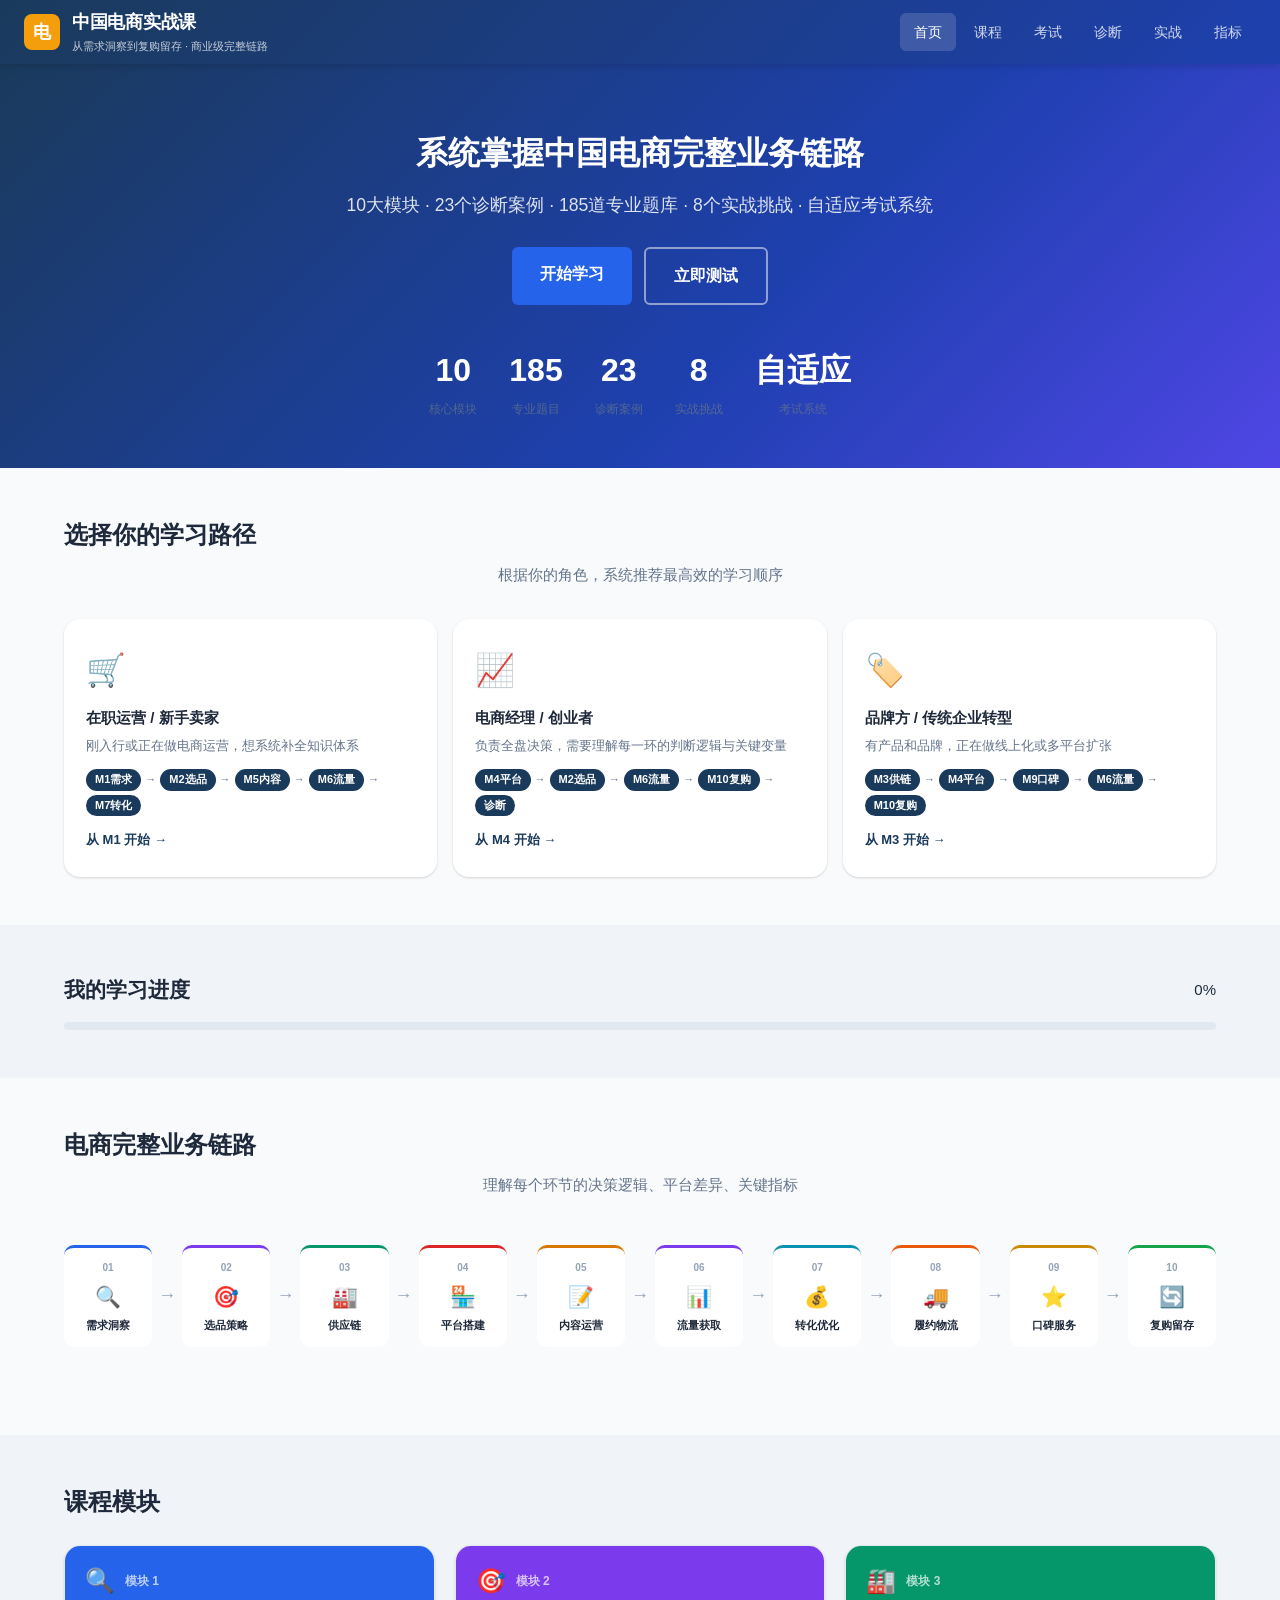
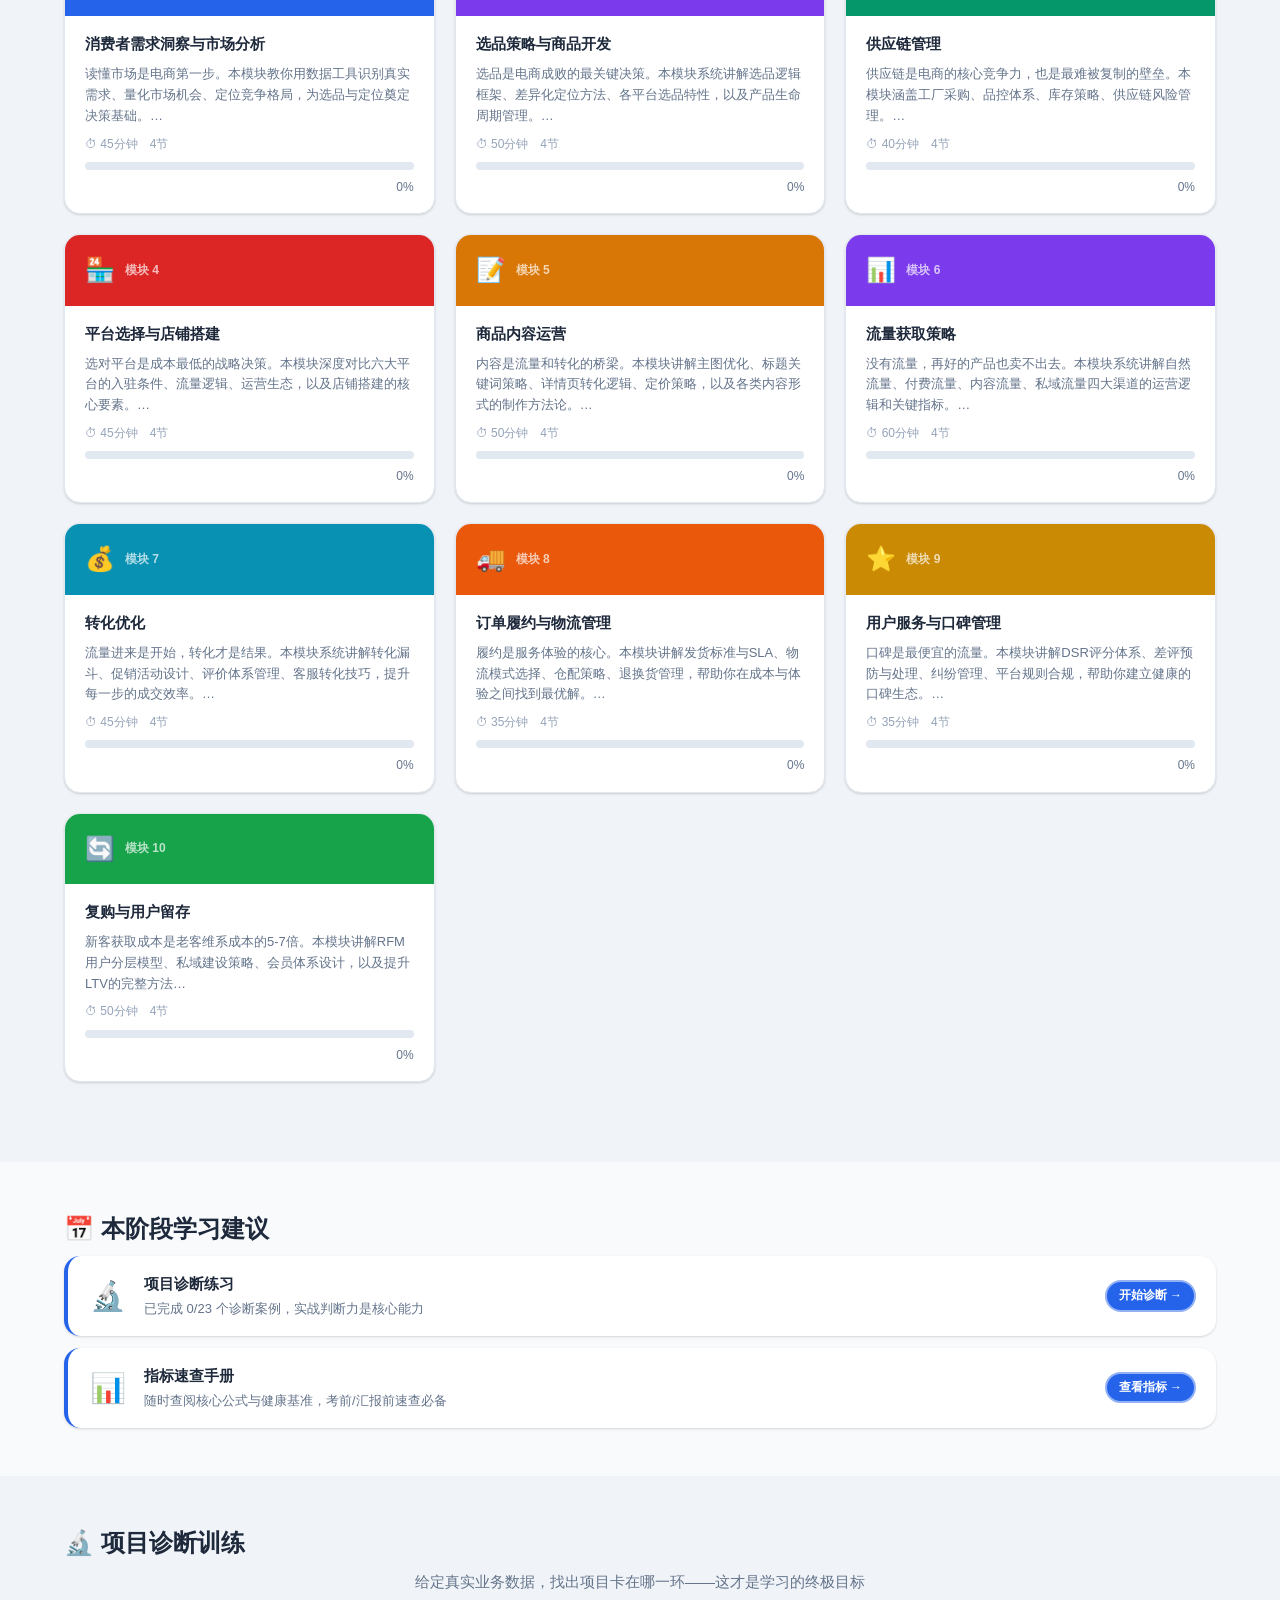
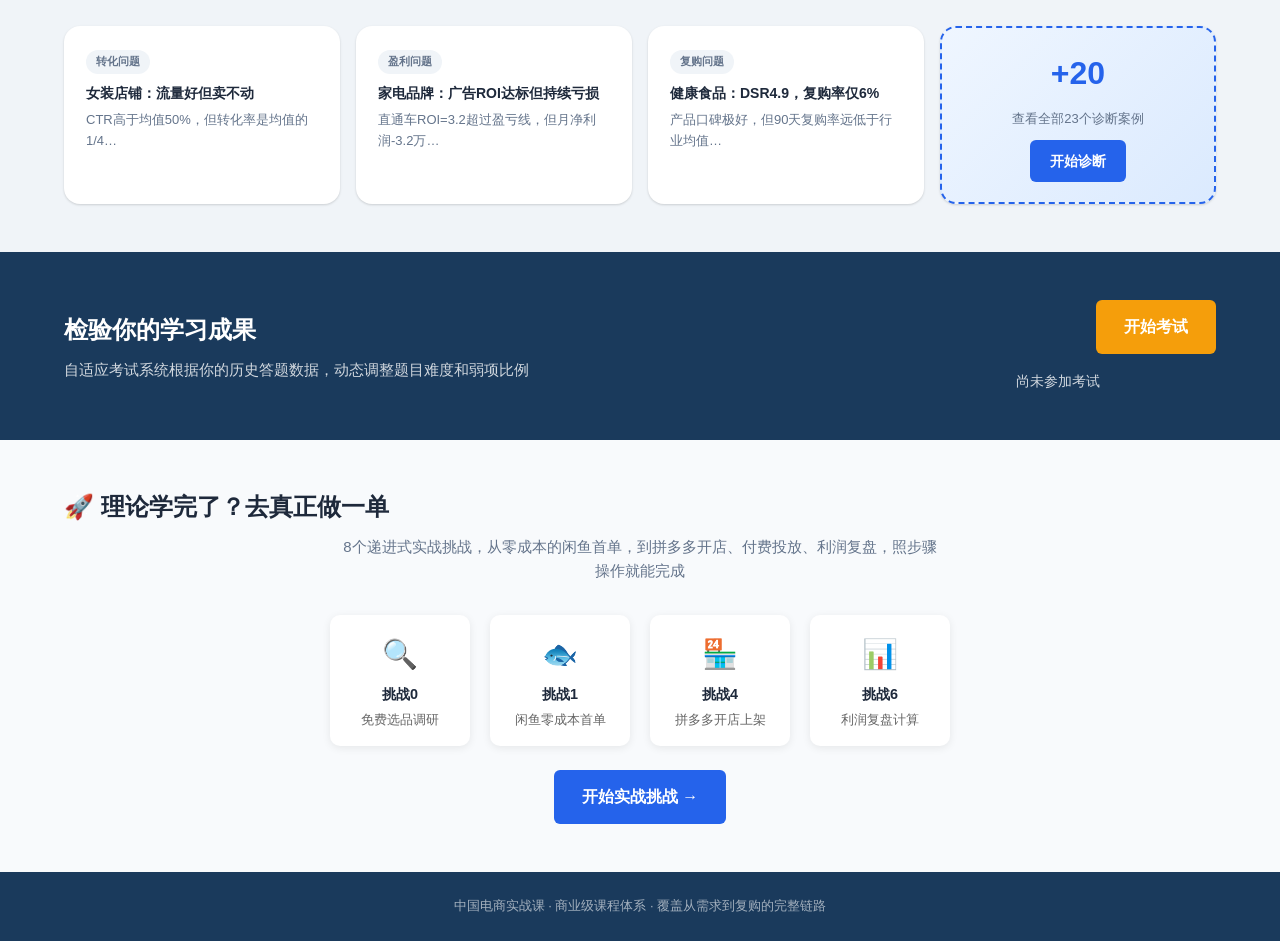
==== commit c2d3acea: "Add 3 beginner practice diagnosis cases (21-23), total now 23 Connects practice challenges to diagno" ====
--- a/index.html
+++ b/index.html
@@ -31,7 +31,7 @@
 <section class="hero">
   <div class="hero-content">
     <h2>系统掌握中国电商完整业务链路</h2>
-    <p>10大模块 · 20个诊断案例 · 185道专业题库 · 8个实战挑战 · 自适应考试系统</p>
+    <p>10大模块 · 23个诊断案例 · 185道专业题库 · 8个实战挑战 · 自适应考试系统</p>
     <div class="hero-actions">
       <a href="course.html" class="btn-primary btn-lg">开始学习</a>
       <a href="exam.html" class="btn-outline btn-lg">立即测试</a>
@@ -40,7 +40,7 @@
   <div class="hero-stats">
     <div class="stat"><span class="stat-num">10</span><span class="stat-label">核心模块</span></div>
     <div class="stat"><span class="stat-num">185</span><span class="stat-label">专业题目</span></div>
-    <div class="stat"><span class="stat-num">20</span><span class="stat-label">诊断案例</span></div>
+    <div class="stat"><span class="stat-num">23</span><span class="stat-label">诊断案例</span></div>
     <div class="stat"><span class="stat-num">8</span><span class="stat-label">实战挑战</span></div>
     <div class="stat"><span class="stat-num">自适应</span><span class="stat-label">考试系统</span></div>
   </div>
@@ -182,8 +182,8 @@
         <p>产品口碑极好，但90天复购率远低于行业均值…</p>
       </div>
       <div class="dcp-card dcp-more" onclick="location.href='diagnose.html'">
-        <span class="dcp-icon">+15</span>
-        <p>查看全部20个诊断案例</p>
+        <span class="dcp-icon">+20</span>
+        <p>查看全部23个诊断案例</p>
         <a href="diagnose.html" class="btn-primary">开始诊断</a>
       </div>
     </div>
@@ -342,7 +342,7 @@
       suggestions.push({
         icon: '🔬',
         title: '项目诊断练习',
-        desc: `已完成 ${triedCount}/20 个诊断案例，实战判断力是核心能力`,
+        desc: `已完成 ${triedCount}/23 个诊断案例，实战判断力是核心能力`,
         action: 'diagnose.html',
         label: '开始诊断',
         type: 'secondary'
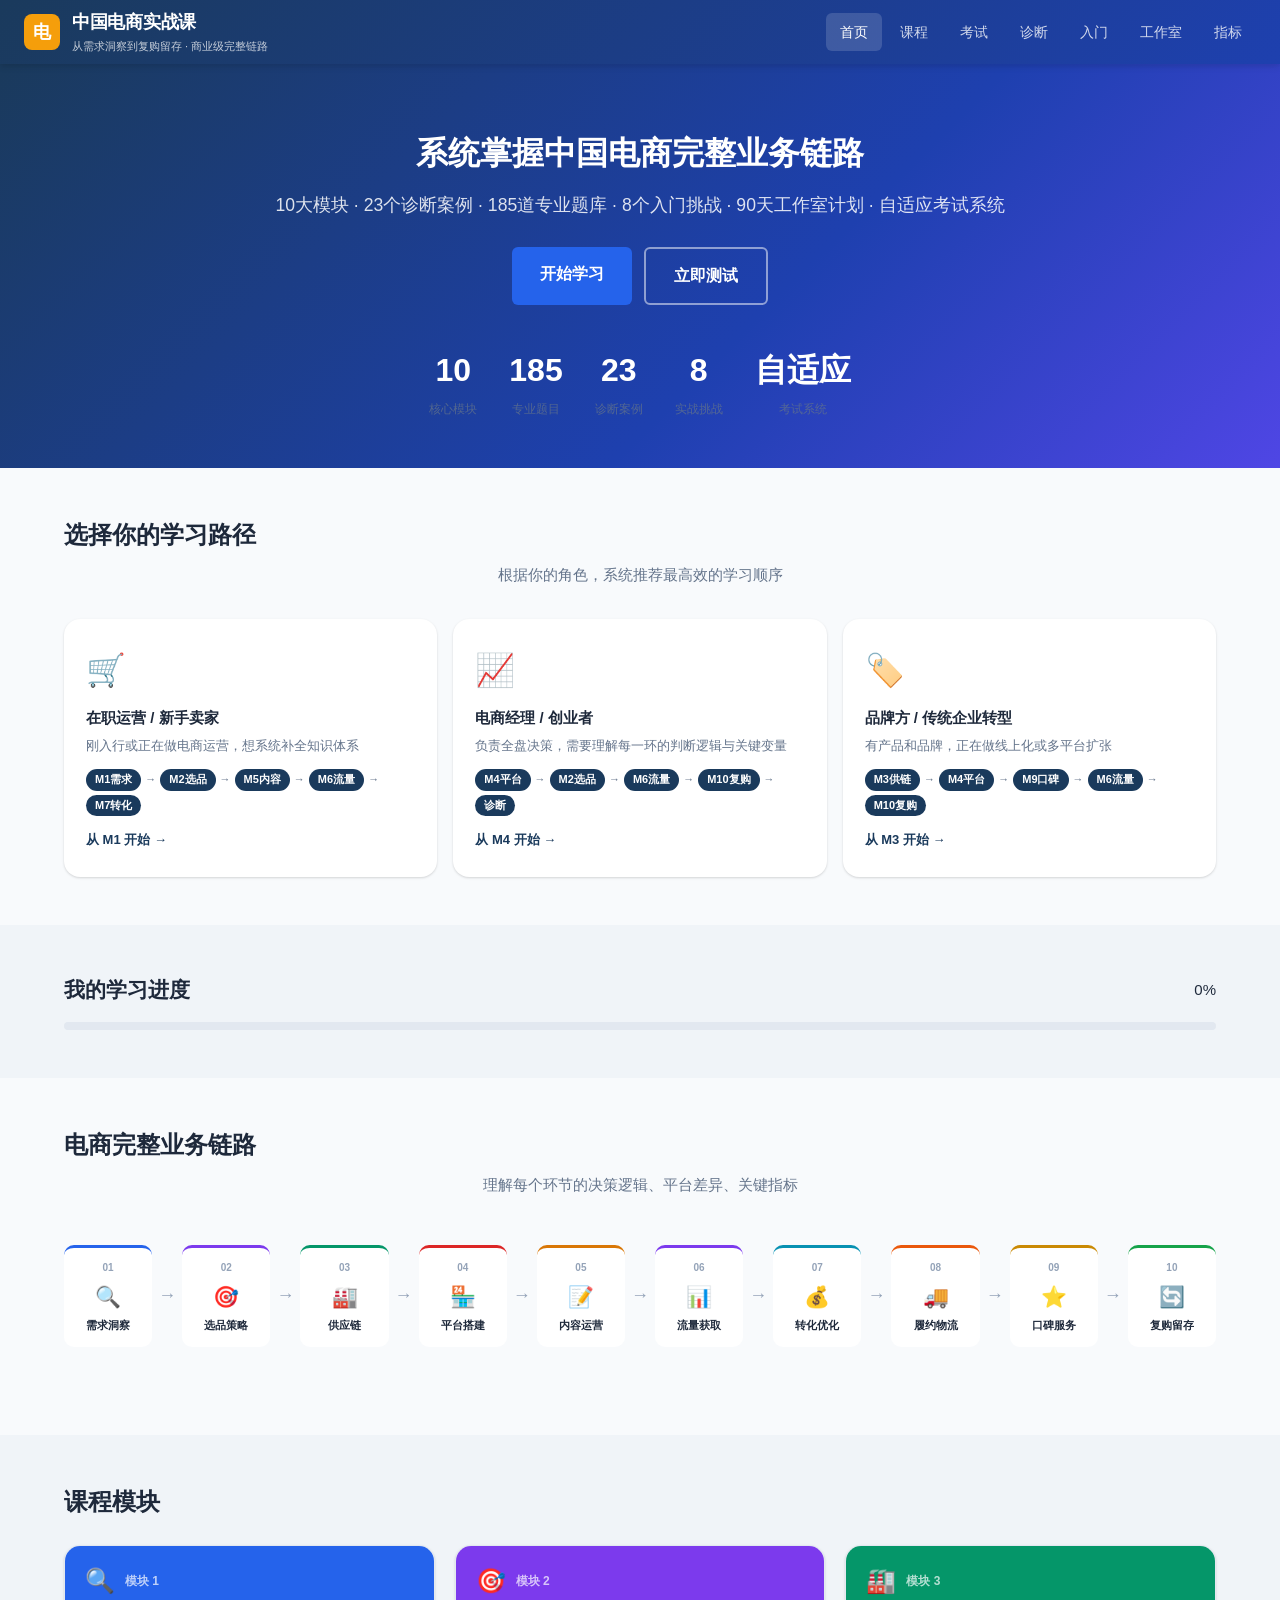
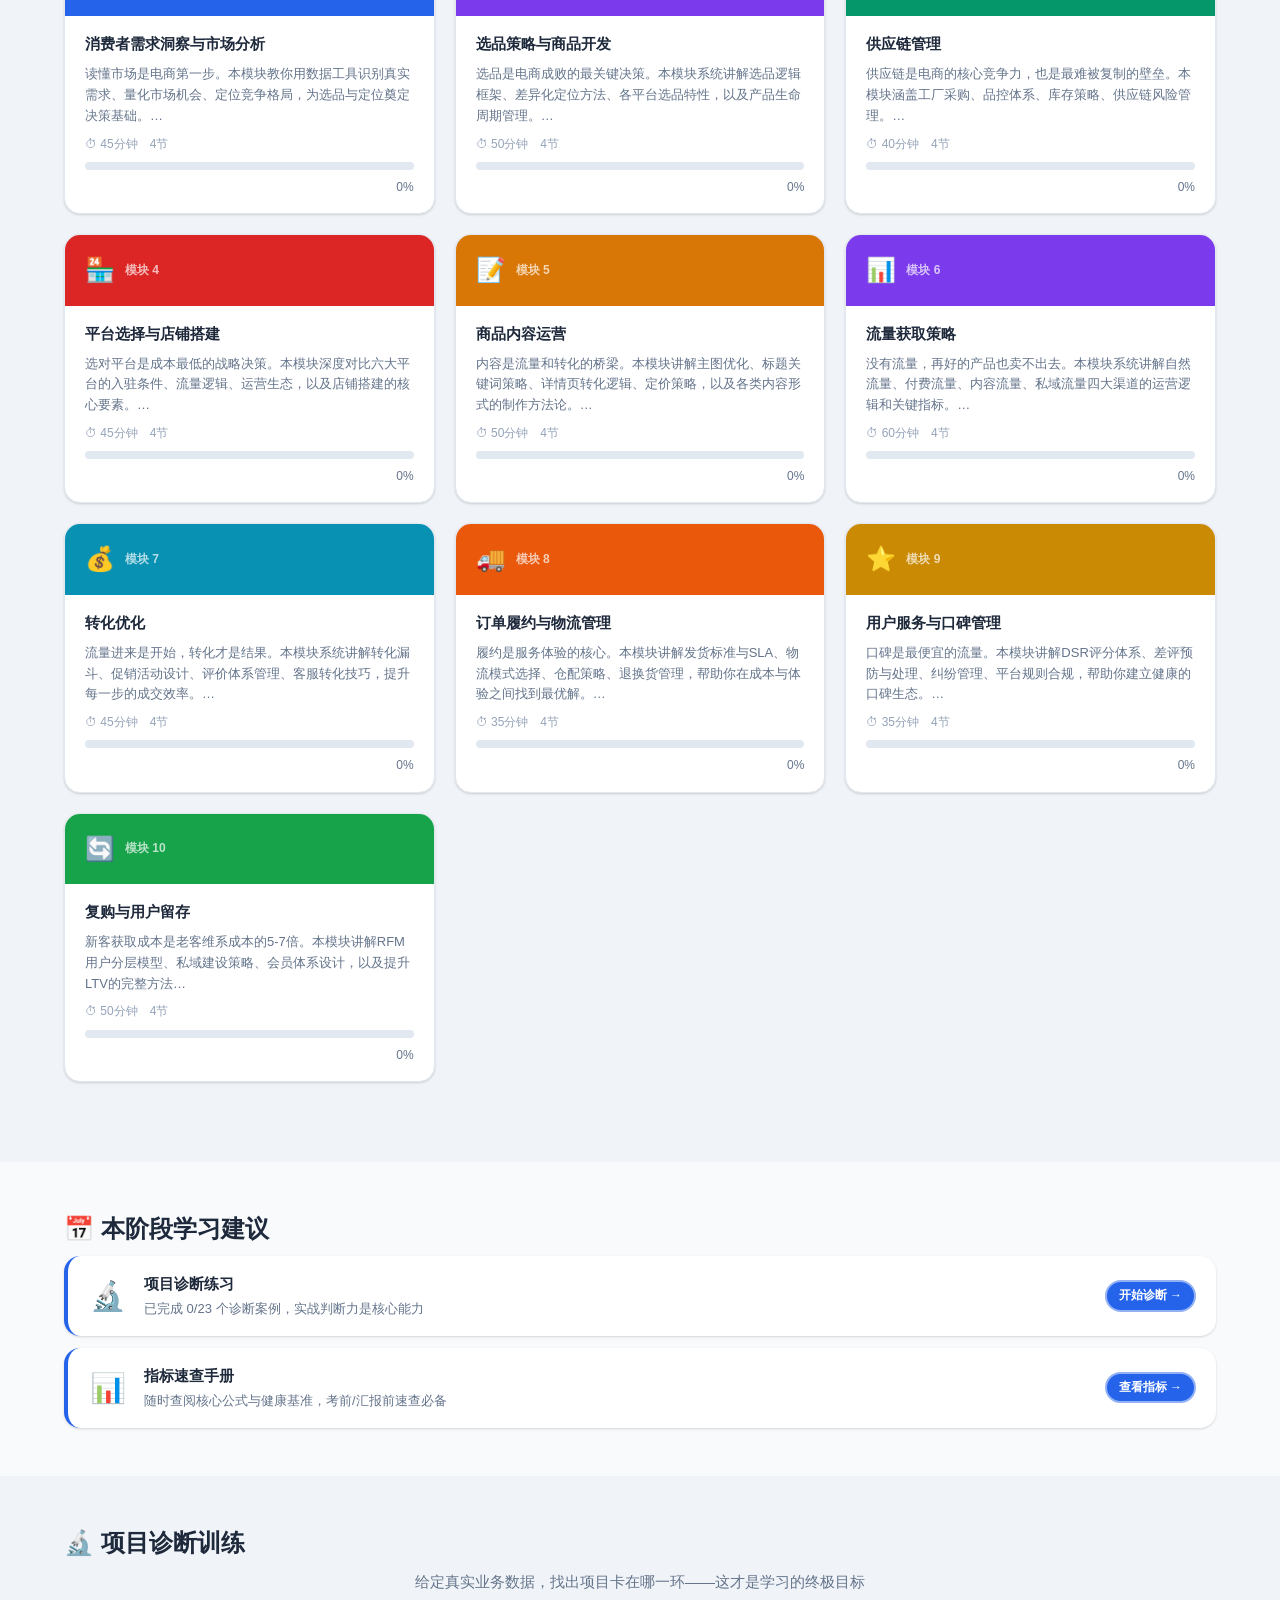
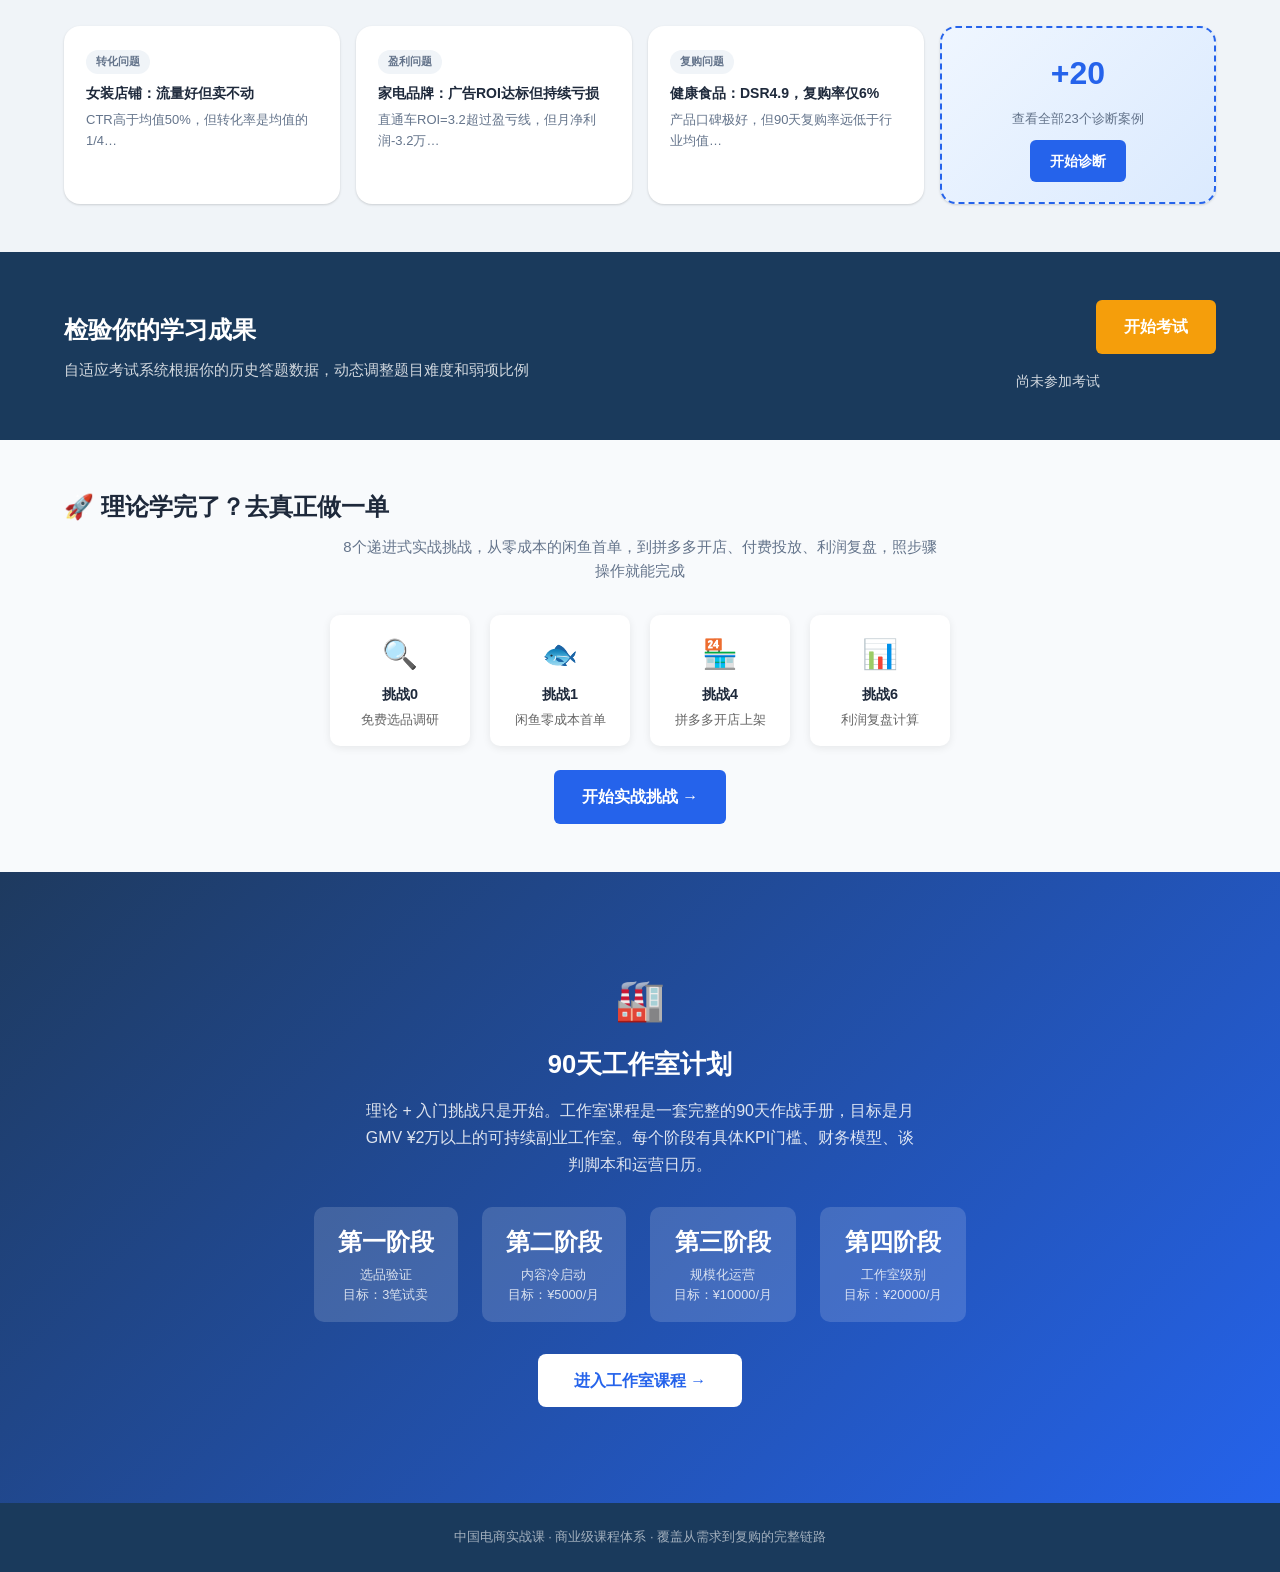
==== commit 725cb6c7: "Add studio.html — 90天工作室级深度课程，更新全站导航 新增 studio.html：90天副业电商工作室作战手册 - 4个阶段 + KPI门槛（试卖3单→¥5000→¥10000→" ====
--- a/index.html
+++ b/index.html
@@ -22,7 +22,8 @@
     <a href="course.html" class="nav-link">课程</a>
     <a href="exam.html" class="nav-link">考试</a>
     <a href="diagnose.html" class="nav-link">诊断</a>
-    <a href="practice.html" class="nav-link">实战</a>
+    <a href="practice.html" class="nav-link">入门</a>
+    <a href="studio.html" class="nav-link">工作室</a>
     <a href="metrics.html" class="nav-link">指标</a>
   </nav>
 </header>
@@ -31,7 +32,7 @@
 <section class="hero">
   <div class="hero-content">
     <h2>系统掌握中国电商完整业务链路</h2>
-    <p>10大模块 · 23个诊断案例 · 185道专业题库 · 8个实战挑战 · 自适应考试系统</p>
+    <p>10大模块 · 23个诊断案例 · 185道专业题库 · 8个入门挑战 · 90天工作室计划 · 自适应考试系统</p>
     <div class="hero-actions">
       <a href="course.html" class="btn-primary btn-lg">开始学习</a>
       <a href="exam.html" class="btn-outline btn-lg">立即测试</a>
@@ -234,6 +235,36 @@
     <div style="text-align:center">
       <a href="practice.html" class="btn-primary btn-lg">开始实战挑战 →</a>
     </div>
+  </div>
+</section>
+
+<!-- STUDIO CTA -->
+<section class="section" style="background:linear-gradient(135deg,#1e3a5f 0%,#2563eb 100%);color:#fff">
+  <div class="container" style="text-align:center;padding:48px 24px">
+    <div style="font-size:2.5rem;margin-bottom:12px">🏭</div>
+    <h2 style="font-size:1.6rem;font-weight:800;margin-bottom:12px;color:#fff">90天工作室计划</h2>
+    <p style="font-size:1rem;opacity:.85;max-width:560px;margin:0 auto 28px;line-height:1.7">
+      理论 + 入门挑战只是开始。工作室课程是一套完整的90天作战手册，目标是月GMV ¥2万以上的可持续副业工作室。每个阶段有具体KPI门槛、财务模型、谈判脚本和运营日历。
+    </p>
+    <div style="display:flex;justify-content:center;gap:24px;flex-wrap:wrap;margin-bottom:32px">
+      <div style="background:rgba(255,255,255,.15);border-radius:10px;padding:16px 24px;min-width:130px">
+        <div style="font-size:1.5rem;font-weight:800">第一阶段</div>
+        <div style="font-size:.8rem;opacity:.8;margin-top:4px">选品验证<br>目标：3笔试卖</div>
+      </div>
+      <div style="background:rgba(255,255,255,.15);border-radius:10px;padding:16px 24px;min-width:130px">
+        <div style="font-size:1.5rem;font-weight:800">第二阶段</div>
+        <div style="font-size:.8rem;opacity:.8;margin-top:4px">内容冷启动<br>目标：¥5000/月</div>
+      </div>
+      <div style="background:rgba(255,255,255,.15);border-radius:10px;padding:16px 24px;min-width:130px">
+        <div style="font-size:1.5rem;font-weight:800">第三阶段</div>
+        <div style="font-size:.8rem;opacity:.8;margin-top:4px">规模化运营<br>目标：¥10000/月</div>
+      </div>
+      <div style="background:rgba(255,255,255,.15);border-radius:10px;padding:16px 24px;min-width:130px">
+        <div style="font-size:1.5rem;font-weight:800">第四阶段</div>
+        <div style="font-size:.8rem;opacity:.8;margin-top:4px">工作室级别<br>目标：¥20000/月</div>
+      </div>
+    </div>
+    <a href="studio.html" style="display:inline-block;background:#fff;color:#2563eb;font-weight:800;font-size:1rem;padding:14px 36px;border-radius:8px;text-decoration:none;transition:opacity .2s" onmouseover="this.style.opacity='.88'" onmouseout="this.style.opacity='1'">进入工作室课程 →</a>
   </div>
 </section>
 
